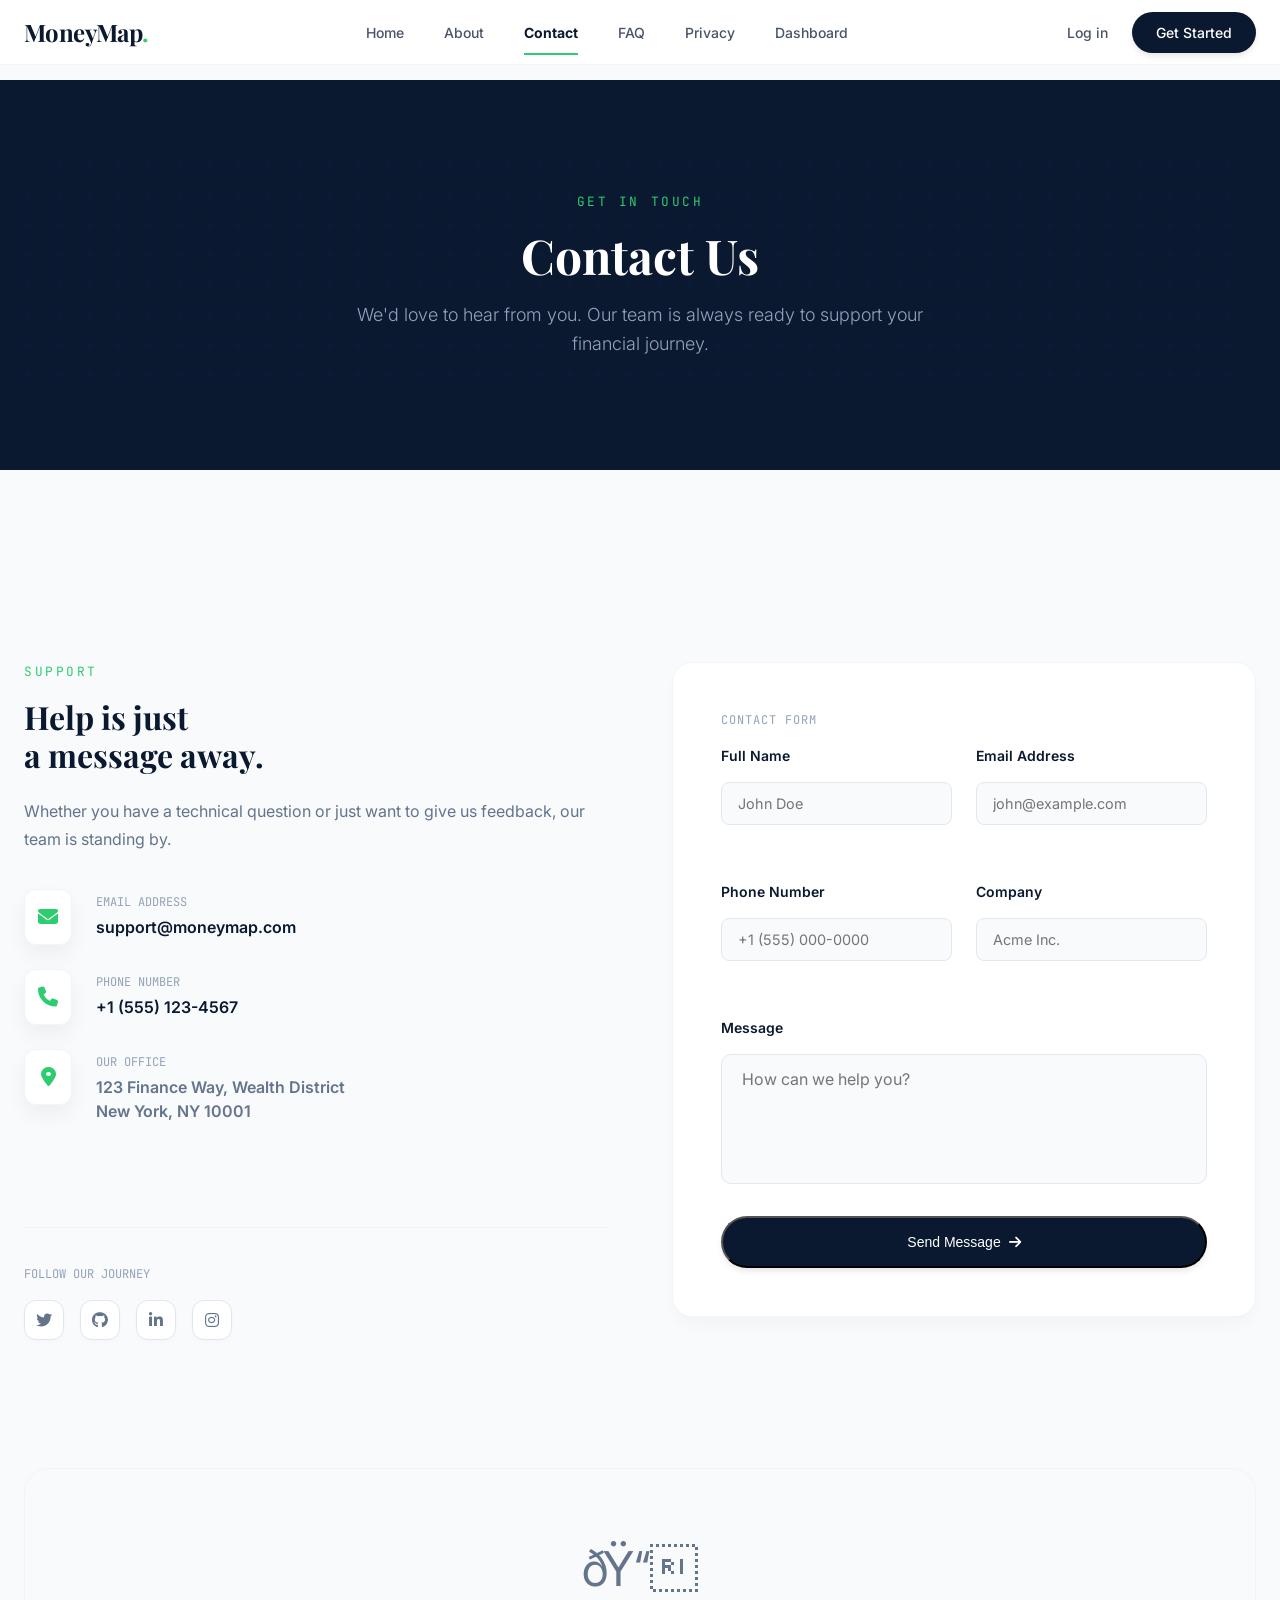
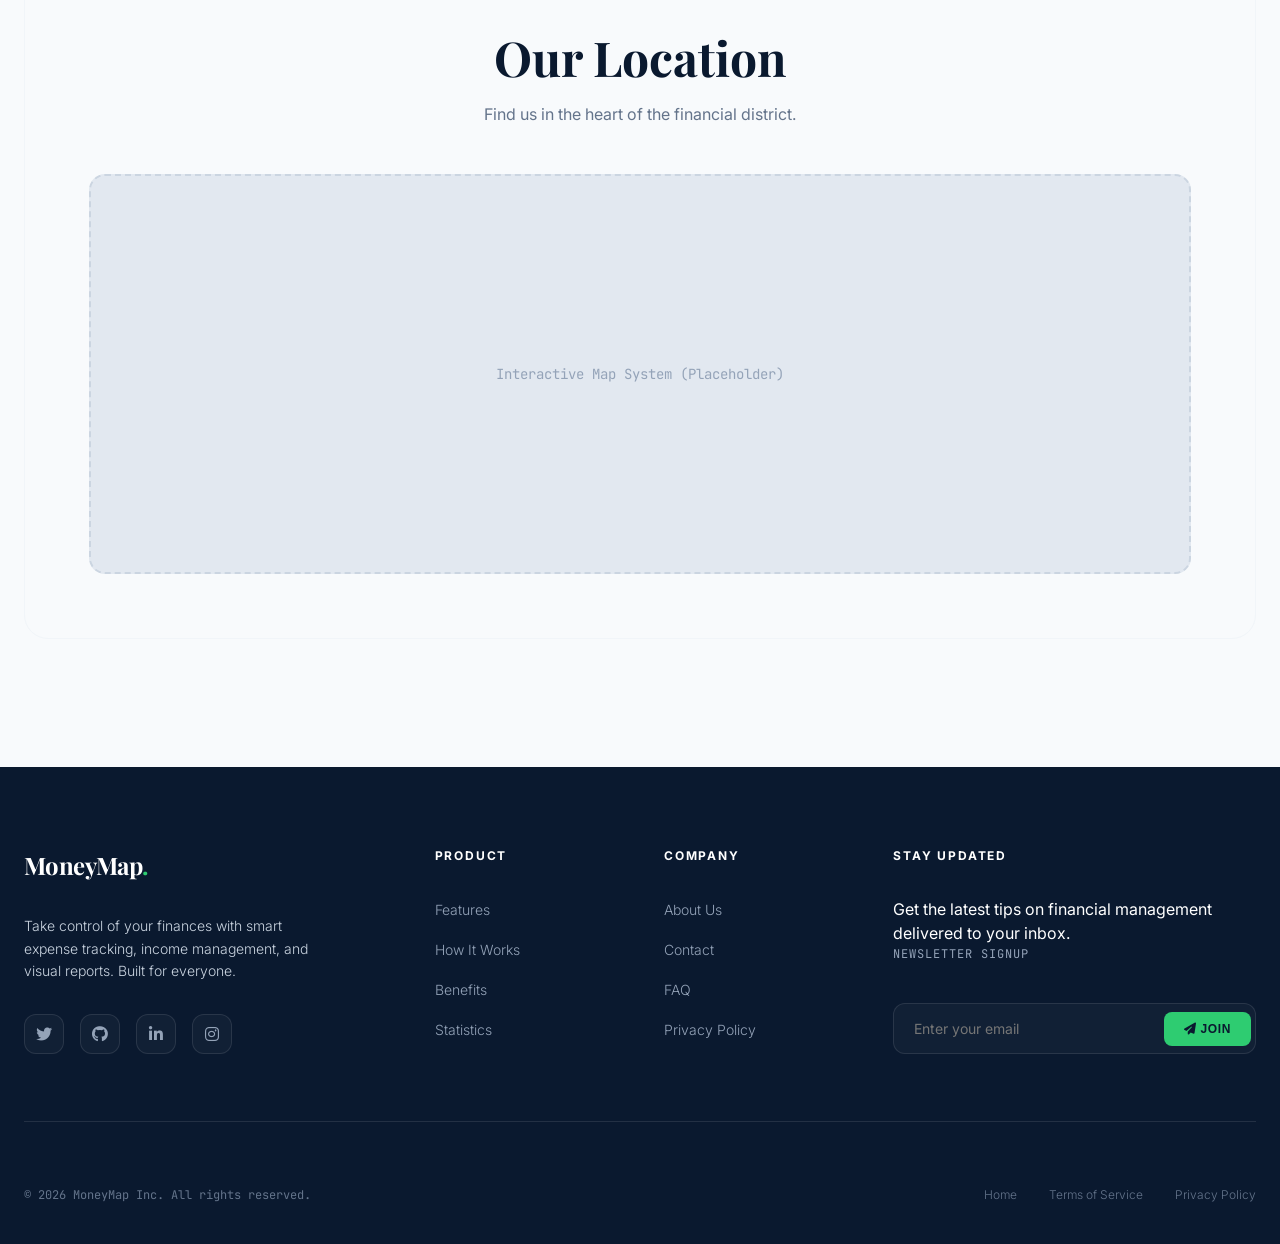
==== contact.html @ dcd3db9d "Reset repository with current project snapshot" ====
﻿<!DOCTYPE html>
<html lang="en">

<head>
    
    <meta name="viewport" content="width=device-width, initial-scale=1.0">
    
    <meta name="description" content="MoneyMap helps you track income, expenses, categories, and monthly summaries with a responsive personal finance dashboard.">
    <title>Contact Us | MoneyMap - Your Financial Concierge</title>
    <!-- Fonts -->
    <link rel="preconnect" href="https://fonts.googleapis.com">
    <link rel="preconnect" href="https://fonts.gstatic.com" crossorigin>
    <link
        href="https://fonts.googleapis.com/css2?family=Inter:wght@300;400;500;600;700&family=Playfair+Display:ital,wght@0,400;0,600;0,700;1,400&family=JetBrains+Mono:wght@400;500&display=swap"
        rel="stylesheet">
    <link rel="stylesheet" href="https://cdnjs.cloudflare.com/ajax/libs/font-awesome/6.4.0/css/all.min.css">

    <!-- CSS -->
    <link rel="stylesheet" href="css/style.css">
</head>

<body class="bg-slate-wash">
    <!-- Header -->
    <header class="header" id="header">
        <div class="container header-inner">
            <a href="index.html" class="logo">MoneyMap<span>.</span></a>

                        <nav class="nav-desktop" id="nav-desktop">
                <a href="index.html" class="nav-link">Home</a>
                <a href="about.html" class="nav-link">About</a>
                <a href="contact.html" class="nav-link">Contact</a>
                <a href="faq.html" class="nav-link">FAQ</a>
                <a href="privacy.html" class="nav-link">Privacy</a>
                <a href="app/dashboard.html" class="nav-link">Dashboard</a>
            </nav>

            <div class="header-actions">
                <a href="login.html" class="btn-login" id="btn-login">Log in</a>
                <a href="login.html" class="btn-primary" id="btn-get-started">Get Started</a>

                <button class="nav-toggle" aria-label="Toggle Navigation" id="mobile-toggle">
                    <div class="toggle-bar"></div>
                    <div class="toggle-bar"></div>
                    <div class="toggle-bar"></div>
                </button>
            </div>
        </div>

        <!-- Mobile Nav -->
                <nav class="nav-mobile" id="nav-mobile">
            <a href="index.html" class="nav-link">Home</a>
            <a href="about.html" class="nav-link">About</a>
            <a href="contact.html" class="nav-link">Contact</a>
            <a href="faq.html" class="nav-link">FAQ</a>
            <a href="privacy.html" class="nav-link">Privacy</a>
            <a href="app/dashboard.html" class="nav-link">Dashboard</a>
        </nav>
    </header>

    <main>
        <!-- Page hero (Dark statistics style) -->
        <section class="statistics" data-mm-style="mm-inline-0001">
            <div class="container reveal">
                <div class="section-header" data-mm-style="mm-inline-0002">
                    <span class="section-badge"
                        data-mm-style="mm-inline-0003">Get in Touch</span>
                    <h1 class="section-title" data-mm-style="mm-inline-0004">Contact Us</h1>
                    <p class="section-subtitle" data-mm-style="mm-inline-0005">We'd love to hear from
                        you. Our team is always ready to support your financial journey.</p>
                </div>
            </div>
        </section>

        <!-- Two-column section: Support Info & Contact Form -->
        <section class="contact-main-section" data-mm-style="mm-inline-0008">
            <div class="container reveal">
                <div class="contact-grid"
                    data-mm-style="mm-inline-0021">
                    <!-- Left: Support Info -->
                    <div class="contact-info">
                        <span class="section-badge">Support</span>
                        <h2 class="section-title" data-mm-style="mm-inline-0022">Help is just <br>a
                            message away.</h2>
                        <p data-mm-style="mm-inline-0023">Whether you have a
                            technical question or just want to give us feedback, our team is standing by.</p>

                        <div class="info-list" data-mm-style="mm-inline-0024">
                            <div class="info-item" data-mm-style="mm-inline-0025">
                                <div
                                    data-mm-style="mm-inline-0026">
                                    <i class="fa-solid fa-envelope"></i>
                                </div>
                                <div>
                                    <span
                                        data-mm-style="mm-inline-0027">Email
                                        Address</span>
                                    <a href="mailto:support@moneymap.com"
                                        data-mm-style="mm-inline-0028">support@moneymap.com</a>
                                </div>
                            </div>
                            <div class="info-item" data-mm-style="mm-inline-0025">
                                <div
                                    data-mm-style="mm-inline-0026">
                                    <i class="fa-solid fa-phone"></i>
                                </div>
                                <div>
                                    <span
                                        data-mm-style="mm-inline-0027">Phone
                                        Number</span>
                                    <a href="tel:+15551234567"
                                        data-mm-style="mm-inline-0028">+1 (555)
                                        123-4567</a>
                                </div>
                            </div>
                            <div class="info-item" data-mm-style="mm-inline-0025">
                                <div
                                    data-mm-style="mm-inline-0026">
                                    <i class="fa-solid fa-location-dot"></i>
                                </div>
                                <div>
                                    <span
                                        data-mm-style="mm-inline-0027">Our
                                        Office</span>
                                    <p data-mm-style="mm-inline-0029">123 Finance Way, Wealth
                                        District<br>New York, NY 10001</p>
                                </div>
                            </div>
                        </div>

                        <div data-mm-style="mm-inline-0030">
                            <span
                                data-mm-style="mm-inline-0031">Follow
                                our journey</span>
                            <div class="social-links" data-mm-style="mm-inline-0032">
                                <a href="https://twitter.com" class="social-link" data-mm-style="mm-inline-0033"><i class="fa-brands fa-twitter"></i></a>
                                <a href="https://github.com" class="social-link" data-mm-style="mm-inline-0033"><i class="fa-brands fa-github"></i></a>
                                <a href="https://www.linkedin.com" class="social-link" data-mm-style="mm-inline-0033"><i class="fa-brands fa-linkedin-in"></i></a>
                                <a href="https://www.instagram.com" class="social-link" data-mm-style="mm-inline-0033"><i class="fa-brands fa-instagram"></i></a>
                            </div>
                        </div>
                    </div>

                    <!-- Right: Contact Form -->
                    <div class="contact-form-wrap paper-card" data-mm-style="mm-inline-0034">
                        <form id="contact-form" class="contact-form">
                            <fieldset class="form-fieldset">
                                <legend class="form-legend">Contact Form</legend>
                            <div
                                data-mm-style="mm-inline-0035">
                                <div class="form-group">
                                    <label for="name"
                                        data-mm-style="mm-inline-0036">Full
                                        Name</label>
                                    <input type="text" id="name" name="name" placeholder="John Doe" required
                                        data-mm-style="mm-inline-0037" />
                                </div>
                                <div class="form-group">
                                    <label for="email"
                                        data-mm-style="mm-inline-0036">Email
                                        Address</label>
                                    <input type="email" id="email" name="email" placeholder="john@example.com"
                                        pattern="[a-z0-9._%+-]+@[a-z0-9.-]+\.[a-z]{2,}$" required
                                        data-mm-style="mm-inline-0037" />
                                </div>
                            </div>
                            <div
                                data-mm-style="mm-inline-0035">
                                <div class="form-group">
                                    <label for="phone"
                                        data-mm-style="mm-inline-0036">Phone
                                        Number</label>
                                    <input type="tel" id="phone" name="phone" placeholder="+1 (555) 000-0000"
                                        data-mm-style="mm-inline-0037" />
                                </div>
                                <div class="form-group">
                                    <label for="company"
                                        data-mm-style="mm-inline-0036">Company</label>
                                    <input type="text" id="company" name="company" placeholder="Acme Inc."
                                        data-mm-style="mm-inline-0037" />
                                </div>
                            </div>
                            <div class="form-group" data-mm-style="mm-inline-0038">
                                <label for="message"
                                    data-mm-style="mm-inline-0036">Message</label>
                                <textarea id="message" name="message" rows="5" placeholder="How can we help you?"
                                    required
                                    data-mm-style="mm-inline-0039"></textarea>
                            </div>
                            <button type="submit" class="btn-primary"
                                data-mm-style="mm-inline-0040">
                                Send Message <i class="fa-solid fa-arrow-right" data-mm-style="mm-inline-0041"></i>
                            </button>
                            </fieldset>
                        </form>
                    </div>
                </div>
            </div>
        </section>

        <!-- Map section: grey placeholder -->
        <section class="reveal" data-mm-style="mm-inline-0042">
            <div class="container">
                <div
                    data-mm-style="mm-inline-0043">
                    <div data-mm-style="mm-inline-0044">ðŸ“</div>
                    <h2 class="section-title" data-mm-style="mm-inline-0045">Our Location</h2>
                    <p data-mm-style="mm-inline-0046">Find us in the heart of the financial
                        district.</p>
                    <div
                        data-mm-style="mm-inline-0047">
                        Interactive Map System (Placeholder)
                    </div>
                </div>
            </div>
        </section>
    </main>

    <!-- Footer -->
    <footer class="footer" id="footer">
        <div class="container">
            <div class="footer-top">
                <!-- Brand -->
                <div class="footer-brand">
                    <a href="index.html" class="logo footer-logo">MoneyMap<span>.</span></a>
                    <p>Take control of your finances with smart expense tracking, income management, and visual reports.
                        Built for everyone.</p>
                    <div class="social-links">
                        <a href="https://twitter.com" class="social-link" aria-label="Twitter"><i class="fa-brands fa-twitter"></i></a>
                        <a href="https://github.com" class="social-link" aria-label="GitHub"><i class="fa-brands fa-github"></i></a>
                        <a href="https://www.linkedin.com" class="social-link" aria-label="LinkedIn"><i
                                class="fa-brands fa-linkedin-in"></i></a>
                        <a href="https://www.instagram.com" class="social-link" aria-label="Instagram"><i
                                class="fa-brands fa-instagram"></i></a>
                    </div>
                </div>

                <!-- Product -->
                <div class="footer-col">
                    <h4>Product</h4>
                    <ul class="footer-links">
                        <li><a href="about.html">Features</a></li>
                        <li><a href="faq.html">How It Works</a></li>
                        <li><a href="contact.html">Benefits</a></li>
                        <li><a href="index.html#statistics">Statistics</a></li>
                    </ul>
                </div>

                <!-- Company -->
                <div class="footer-col">
                    <h4>Company</h4>
                    <ul class="footer-links">
                        <li><a href="about.html">About Us</a></li>
                        <li><a href="contact.html">Contact</a></li>
                        <li><a href="faq.html">FAQ</a></li>
                        <li><a href="privacy.html">Privacy Policy</a></li>
                    </ul>
                </div>

                <!-- Newsletter -->
                <div class="footer-newsletter">
                    <h4>Stay Updated</h4>
                    <p>Get the latest tips on financial management delivered to your inbox.</p>
                    <form class="newsletter-form" id="newsletter-form">
                        <fieldset class="form-fieldset">
                            <legend class="form-legend">Newsletter Signup</legend>
                        <div class="input-group">
                            <input type="email" placeholder="Enter your email" class="newsletter-input"
                                id="newsletter-email" required>
                            <button type="submit" class="btn-newsletter" id="btn-newsletter">
                                <i class="fa-solid fa-paper-plane"></i> Join
                            </button>
                        </div>
                        </fieldset>
                    </form>
                </div>
            </div>

            <div class="footer-bottom">
                <p class="copyright">&copy; 2026 MoneyMap Inc. All rights reserved.</p>
                <div class="footer-bottom-links">
                    <a href="index.html">Home</a>
                    <a href="privacy.html">Terms of Service</a>
                    <a href="privacy.html">Privacy Policy</a>
                </div>
            </div>
        </div>
    </footer>

    <!-- Scripts -->
    <script src="js/script.js"></script>
</body>

</html>
---- css/style.css ----
/* MoneyMap Design System & Style */
:root {
    /* Colors */
    --money-green: #2ECC71;
    --money-orange: #E67E22;
    --navy: #0A192F;
    --slate-wash: #F8FAFC;
    --royal-blue: #3B82F6;
    --blue-600: #3B82F6;
    --emerald-400: #34d399;
    --emerald-500: #10b981;
    --emerald-600: #059669;
    --slate-50: #f8fafc;
    --slate-100: #f1f5f9;
    --slate-200: #e2e8f0;
    --slate-300: #cbd5e1;
    --slate-400: #94a3b8;
    --slate-500: #64748b;
    --slate-600: #475569;
    --slate-700: #334155;
    --slate-800: #1e293b;
    --slate-900: #0f172a;
    --navy-opaque: rgba(10, 25, 47, 0.9);
    --navy-glass: rgba(10, 25, 47, 0.7);

    /* Primary & Secondary Identity (Phase 12) */
    --primary: var(--navy);
    --secondary: var(--money-green);
    --accent: var(--royal-blue);
    --danger: #FF4757;

    /* Fonts */
    --font-sans: 'Inter', system-ui, -apple-system, sans-serif;
    --font-serif: 'Playfair Display', serif;
    --font-display: 'Playfair Display', serif;
    --font-mono: 'JetBrains Mono', monospace;

    /* Transitions */
    --transition-base: all 0.25s ease;
    --transition-slow: all 0.5s ease;

    /* Semantic Theme Variables (Default Light) */
    --body-bg: var(--slate-wash);
    --card-bg: #ffffff;
    --text-primary: var(--navy);
    --text-secondary: var(--slate-500);
    --border-subtle: var(--slate-100);
    --card-shadow: 0 10px 15px -3px rgba(10, 25, 47, 0.03);
}

.dark-theme {
    --body-bg: #0f172a;
    /* slate-900 */
    --card-bg: #1e293b;
    /* slate-800 */
    --text-primary: #f1f5f9;
    /* slate-100 */
    --text-secondary: #94a3b8;
    /* slate-400 */
    --border-subtle: #334155;
    /* slate-700 */
    --card-shadow: 0 20px 25px -5px rgba(0, 0, 0, 0.3);

    /* Override core brand colors if needed for legibility */
    --navy: #f1f5f9;
    --slate-wash: #0f172a;
    --slate-700: #cbd5e1;
    --slate-600: #94a3b8;
    --slate-500: #94a3b8;
}

/* Global Utilities & Microinteractions */
.paper-card {
    background: var(--card-bg);
    border: 1px solid var(--border-subtle);
    border-radius: 20px;
    box-shadow: var(--card-shadow);
    transition: all 0.4s cubic-bezier(0.175, 0.885, 0.32, 1.275);
    position: relative;
    overflow: hidden;
}

.paper-card:hover {
    transform: translateY(-8px) scale(1.01);
    box-shadow:
        0 20px 25px -5px rgba(10, 25, 47, 0.1),
        0 10px 10px -5px rgba(10, 25, 47, 0.04),
        0 0 0 1px rgba(37, 99, 235, 0.1);
    /* Subtle blue glow on hover */
    border-color: rgba(37, 99, 235, 0.1);
}

/* Remove flat colored toppers */
.paper-card::before {
    display: none !important;
}

/* Scroll Reveal Base */
.reveal {
    opacity: 0;
    transform: translateY(30px);
    transition: opacity 0.8s ease-out, transform 0.8s ease-out;
}

.reveal.active {
    opacity: 1;
    transform: translateY(0);
}

.reveal-delayed {
    opacity: 0;
    transform: translateY(30px);
    transition: opacity 0.8s ease-out 0.2s, transform 0.8s ease-out 0.2s;
}

.reveal-delayed.active {
    opacity: 1;
    transform: translateY(0);
}

/* Image Hover Zoom */
.hover-zoom {
    overflow: hidden;
}

.hover-zoom img {
    transition: transform 0.6s ease;
}

.hover-zoom:hover img {
    transform: scale(1.05);
}

/* Reset & Base */
*,
*::after,
*::before {
    box-sizing: border-box;
    margin: 0;
    padding: 0;
}

html {
    scroll-behavior: smooth;
    font-size: 16px;
}

body {
    font-family: var(--font-sans);
    background-color: var(--body-bg);
    color: var(--text-secondary);
    line-height: 1.5;
    -webkit-font-smoothing: antialiased;
    transition: background-color 0.4s ease, color 0.4s ease;
}

/* Layout Containers */
.container {
    width: 100%;
    max-width: 1280px;
    margin: 0 auto;
    padding: 0 1.5rem;
}

/* Header & Navigation */
.header {
    position: fixed;
    top: 0;
    left: 0;
    right: 0;
    z-index: 50;
    background: rgba(255, 255, 255, 0.9);
    backdrop-filter: blur(12px);
    border-bottom: 1px solid var(--slate-100);
    transition: var(--transition-base);
}

.header-inner {
    height: 64px;
    display: flex;
    justify-content: space-between;
    align-items: center;
}

.logo {
    font-family: var(--font-serif);
    font-size: 1.5rem;
    font-weight: 700;
    color: var(--navy);
    letter-spacing: -0.025em;
    text-decoration: none;
}

.logo span {
    color: var(--money-green);
}

.nav-desktop {
    display: none;
    gap: 2.5rem;
}

@media (min-width: 768px) {
    .nav-desktop {
        display: flex;
    }
}

.nav-link {
    font-size: 0.875rem;
    font-weight: 500;
    color: var(--slate-600);
    text-decoration: none;
    transition: var(--transition-base);
    position: relative;
    padding: 0.5rem 0;
}

.nav-link:hover {
    color: var(--navy);
}

.nav-link::after {
    content: '';
    position: absolute;
    bottom: -4px;
    left: 0;
    width: 0;
    height: 2px;
    background: var(--money-green);
    transition: var(--transition-base);
}

.nav-link:hover::after,
.nav-link.active::after {
    width: 100%;
}

.header-actions {
    display: flex;
    align-items: center;
    gap: 1.5rem;
}

.btn-login {
    display: none;
    font-size: 0.875rem;
    font-weight: 500;
    color: var(--slate-600);
    text-decoration: none;
}

@media (min-width: 640px) {
    .btn-login {
        display: inline-block;
    }
}

.btn-primary {
    display: inline-flex;
    align-items: center;
    justify-content: center;
    padding: 0.625rem 1.5rem;
    font-size: 0.875rem;
    font-weight: 500;
    color: #fff;
    background: var(--navy);
    border-radius: 9999px;
    text-decoration: none;
    box-shadow: 0 4px 6px -1px rgba(0, 0, 0, 0.1);
    transition: var(--transition-base);
}

.btn-primary:hover {
    background: var(--slate-800);
    transform: translateY(-2px);
    box-shadow: 0 10px 20px -5px rgba(0, 0, 0, 0.15);
}

.btn-outline {
    display: inline-flex;
    align-items: center;
    justify-content: center;
    padding: 0.625rem 1.5rem;
    font-size: 0.875rem;
    font-weight: 500;
    color: var(--slate-700);
    background: transparent;
    border: 1px solid var(--slate-200);

    @media print {

        .report-page .dashboard-sidebar,
        .report-page .dashboard-top-tabs,
        .report-page .btn-primary,
        .report-page .no-print {
            display: none !important;
        }

        .report-page .dashboard-main {
            margin: 0 !important;
            padding: 0 !important;
        }

        .report-page .paper-card {
            box-shadow: none !important;
            border: 1px solid #eee !important;
        }
    }

    border-radius: 9999px;
    text-decoration: none;
    transition: var(--transition-base);
}

.btn-outline:hover {
    background: var(--slate-50);
    border-color: var(--slate-300);
    transform: translateY(-2px);
    box-shadow: 0 4px 12px rgba(0, 0, 0, 0.05);
}

/* Nav Dropdown */
.nav-dropdown {
    position: relative;
}

.dropdown-trigger {
    display: inline-flex;
    align-items: center;
    gap: 0.35rem;
    cursor: pointer;
}

.dropdown-arrow {
    font-size: 0.6rem;
    transition: transform 0.3s ease;
}

.nav-dropdown:hover .dropdown-arrow {
    transform: rotate(180deg);
}

.dropdown-menu {
    position: absolute;
    top: calc(100% + 0.75rem);
    left: 50%;
    transform: translateX(-50%) translateY(8px);
    background: #fff;
    border: 1px solid var(--slate-100);
    border-radius: 12px;
    padding: 0.5rem;
    min-width: 180px;
    box-shadow: 0 20px 40px rgba(0, 0, 0, 0.08);
    opacity: 0;
    visibility: hidden;
    transition: all 0.25s ease;
    z-index: 100;
}

.nav-dropdown:hover .dropdown-menu {
    opacity: 1;
    visibility: visible;
    transform: translateX(-50%) translateY(0);
}

.dropdown-item {
    display: block;
    padding: 0.625rem 1rem;
    font-size: 0.875rem;
    color: var(--slate-600);
    text-decoration: none;
    border-radius: 8px;
    transition: var(--transition-base);
}

.dropdown-item:hover {
    background: var(--slate-50);
    color: var(--navy);
}

/* Hero Section */
.hero {
    position: relative;
    padding: 8rem 0 5rem 0;
    background: #fff;
    overflow: hidden;
}

.hero-badge {
    display: inline-flex;
    align-items: center;
    gap: 0.5rem;
    padding: 0.375rem 1rem;
    background: var(--slate-50);
    border: 1px solid var(--slate-100);
    border-radius: 9999px;
    font-size: 0.75rem;
    font-weight: 500;
    text-transform: uppercase;
    letter-spacing: 0.05em;
    margin-bottom: 2rem;
}

.hero-dot {
    width: 6px;
    height: 6px;
    background: var(--money-green);
    border-radius: 50%;
    animation: pulse 2s infinite;
}

.hero-grid {
    display: grid;
    grid-template-columns: 1fr;
    gap: 3rem;
    align-items: center;
}

@media (min-width: 1024px) {
    .hero-grid {
        grid-template-columns: 1fr 1fr;
        gap: 4rem;
    }
}

.hero-content {
    text-align: left;
}

.hero-title {
    font-family: var(--font-serif);
    font-size: clamp(2.5rem, 6vw, 4.5rem);
    font-weight: 700;
    color: var(--navy);
    line-height: 1.1;
    margin-bottom: 1.5rem;
    letter-spacing: -0.02em;
}

.hero-title span.italic {
    font-style: italic;
    color: var(--money-green);
}

.hero-desc {
    max-width: 32rem;
    margin-bottom: 2.5rem;
    font-size: 1.125rem;
    color: var(--slate-500);
    font-weight: 300;
    line-height: 1.7;
}

.hero-actions {
    display: flex;
    flex-wrap: wrap;
    gap: 1rem;
    margin-bottom: 2.5rem;
}

.btn-hero-primary {
    display: inline-flex;
    align-items: center;
    gap: 0.5rem;
    padding: 1rem 2rem;
    background: var(--money-green);
    color: #fff;
    border-radius: 9999px;
    font-weight: 600;
    text-decoration: none;
    box-shadow: 0 10px 25px -5px rgba(46, 204, 113, 0.3);
    transition: var(--transition-base);
}

.btn-hero-primary:hover {
    background: var(--emerald-500);
    transform: translateY(-2px);
    box-shadow: 0 20px 35px -5px rgba(46, 204, 113, 0.4);
}

.btn-hero-outline {
    display: inline-flex;
    align-items: center;
    gap: 0.5rem;
    padding: 1rem 2rem;
    background: transparent;
    border: 2px solid var(--slate-200);
    color: var(--navy);
    border-radius: 9999px;
    font-weight: 600;
    text-decoration: none;
    transition: var(--transition-base);
}

.btn-hero-outline:hover {
    background: var(--slate-50);
    border-color: var(--navy);
    transform: translateY(-2px);
}

/* Hero Trust */
.hero-trust {
    display: flex;
    align-items: center;
    gap: 1rem;
}

.trust-avatars {
    display: flex;
}

.trust-avatar {
    width: 36px;
    height: 36px;
    border-radius: 50%;
    object-fit: cover;
    border: 2px solid #fff;
    margin-left: -10px;
    box-shadow: 0 2px 8px rgba(0, 0, 0, 0.1);
}

.trust-avatar:first-child {
    margin-left: 0;
}

.trust-text {
    font-size: 0.875rem;
    color: var(--slate-500);
}

/* Hero Image */
.hero-image-wrap {
    position: relative;
}

.hero-image {
    width: 100%;
    height: auto;
    border-radius: 20px;
    box-shadow: 0 30px 60px rgba(0, 0, 0, 0.12);
    object-fit: cover;
}

.hero-float-card {
    position: absolute;
    background: #fff;
    padding: 1rem 1.25rem;
    border-radius: 16px;
    box-shadow: 0 15px 40px rgba(0, 0, 0, 0.12);
    display: flex;
    align-items: center;
    gap: 0.75rem;
    border: 1px solid var(--slate-100);
    z-index: 10;
}

.hero-float-card.float-card-1 {
    top: 10%;
    left: -8%;
    animation: float1 5s ease-in-out infinite;
}

.hero-float-card.float-card-2 {
    bottom: 10%;
    right: -5%;
    animation: float2 6s ease-in-out infinite;
}

.card-icon {
    width: 42px;
    height: 42px;
    border-radius: 12px;
    display: flex;
    align-items: center;
    justify-content: center;
    font-size: 1rem;
}

.card-icon.green {
    background: rgba(46, 204, 113, 0.12);
    color: var(--money-green);
}

.card-icon.blue {
    background: rgba(59, 130, 246, 0.12);
    color: var(--royal-blue);
}

.card-info {
    display: flex;
    flex-direction: column;
    gap: 2px;
}

.card-info .label {
    font-size: 0.75rem;
    color: var(--slate-400);
    text-transform: uppercase;
    letter-spacing: 0.03em;
}

.card-info .value {
    font-size: 1.1rem;
    font-weight: 700;
    font-family: var(--font-mono);
    color: var(--navy);
}

@media (max-width: 1024px) {
    .hero-float-card {
        display: none;
    }
}

/* Animations */
@keyframes float1 {

    0%,
    100% {
        transform: translateY(0) translateX(0);
    }

    50% {
        transform: translateY(-20px) translateX(10px);
    }
}

@keyframes float2 {

    0%,
    100% {
        transform: translateY(0) scale(1);
    }

    50% {
        transform: translateY(15px) scale(1.02);
    }
}

@keyframes pulse {
    0% {
        opacity: 1;
    }

    50% {
        opacity: 0.3;
    }

    100% {
        opacity: 1;
    }
}

/* Section Utilities */
.section-header {
    text-align: center;
    margin-bottom: 4rem;
    position: relative;
    padding: 2rem;
    background-image: url("data:image/svg+xml,%3Csvg width='60' height='60' viewBox='0 0 60 60' xmlns='http://www.w3.org/2000/svg'%3E%3Cg fill='none' fill-rule='evenodd'%3E%3Cg fill='%232563eb' fill-opacity='0.03'%3E%3Cpath d='M36 34v-4h-2v4h-4v2h4v4h2v-4h4v-2h-4zm0-30V0h-2v4h-4v2h4v4h2v-4h4V4h-4zM6 34v-4H4v4H0v2h4v4h2v-4h4v-2H6zM6 4V0H4v4H0v2h4v4h2v-4h4V4H6z'/%3E%3C/g%3E%3C/g%3E%3C/svg%3E");
    border-radius: 24px;
}

.section-header.left-aligned {
    text-align: left;
}

.section-badge {
    display: block;
    color: var(--money-green);
    font-family: var(--font-mono);
    font-size: 0.8rem;
    text-transform: uppercase;
    letter-spacing: 0.2em;
    margin-bottom: 1rem;
}

.section-title {
    font-family: var(--font-serif);
    font-size: clamp(2rem, 5vw, 3rem);
    color: var(--navy);
    line-height: 1.2;
    margin-bottom: 1rem;
}

.section-subtitle {
    font-size: 1.125rem;
    color: var(--slate-500);
    font-weight: 300;
    max-width: 36rem;
    margin: 0 auto;
    line-height: 1.6;
}

.section-header.left-aligned .section-subtitle {
    margin: 0;
}

/* ============================================ */
/* Features Section v2 (Image Cards)            */
/* ============================================ */
.features {
    padding: 6rem 0;
    background: var(--slate-wash);
}

.features-grid {
    display: grid;
    grid-template-columns: 1fr;
    gap: 2rem;
}

@media (min-width: 640px) {
    .features-grid {
        grid-template-columns: repeat(2, 1fr);
    }
}

.feature-card-v2 {
    background: #fff;
    border-radius: 16px;
    overflow: hidden;
    border: 1px solid var(--slate-100);
    box-shadow: 0 4px 6px rgba(0, 0, 0, 0.02);
    transition: var(--transition-slow);
}

.feature-card-v2:hover {
    transform: translateY(-6px);
    box-shadow: 0 20px 40px rgba(0, 0, 0, 0.08);
}

.feature-card-image {
    position: relative;
    height: 200px;
    overflow: hidden;
}

.feature-card-image img {
    width: 100%;
    height: 100%;
    object-fit: cover;
    transition: transform 0.6s ease;
}

.feature-card-v2:hover .feature-card-image img {
    transform: scale(1.05);
}

.feature-card-overlay {
    position: absolute;
    inset: 0;
    background: linear-gradient(to bottom, transparent 60%, rgba(10, 25, 47, 0.05));
}

.feature-card-body {
    padding: 2rem;
}

.feature-icon-wrap {
    width: 3rem;
    height: 3rem;
    background: var(--slate-50);
    border-radius: 12px;
    display: flex;
    align-items: center;
    justify-content: center;
    margin-bottom: 1.25rem;
    transition: var(--transition-base);
}

.feature-card-v2:hover .feature-icon-wrap {
    background: var(--navy);
}

.feature-icon-wrap i {
    color: var(--navy);
    font-size: 1.25rem;
    transition: var(--transition-base);
}

.feature-card-v2:hover .feature-icon-wrap i {
    color: #fff;
}

.feature-card-body h3 {
    font-family: var(--font-serif);
    font-size: 1.25rem;
    color: var(--navy);
    margin-bottom: 0.75rem;
}

.feature-card-body p {
    font-size: 0.9rem;
    color: var(--slate-500);
    line-height: 1.7;
}

/* ============================================ */
/* How It Works (Side-by-side Layout)           */
/* ============================================ */
.how {
    padding: 6rem 0;
    background: #fff;
}

.how-layout {
    display: grid;
    grid-template-columns: 1fr;
    gap: 3rem;
    align-items: center;
}

@media (min-width: 768px) {
    .how-layout {
        grid-template-columns: 1fr 1fr;
        gap: 5rem;
    }
}

.how-image-side {
    position: relative;
}

.how-main-image {
    width: 100%;
    height: auto;
    border-radius: 20px;
    object-fit: cover;
    box-shadow: 0 20px 50px rgba(0, 0, 0, 0.1);
}

.steps-list {
    display: flex;
    flex-direction: column;
    gap: 2rem;
    margin-top: 2rem;
}

.step-item {
    display: flex;
    align-items: flex-start;
    gap: 1.25rem;
    padding: 1.5rem;
    border-radius: 16px;
    border: 1px solid transparent;
    transition: var(--transition-base);
}

.step-item:hover {
    background: var(--slate-50);
    border-color: var(--slate-100);
}

.step-num {
    min-width: 3rem;
    height: 3rem;
    background: var(--slate-50);
    border: 1px solid var(--slate-200);
    border-radius: 50%;
    display: flex;
    align-items: center;
    justify-content: center;
    font-family: var(--font-serif);
    font-size: 1.25rem;
    font-style: italic;
    color: var(--navy);
    transition: var(--transition-base);
}

.step-item:hover .step-num {
    background: var(--money-green);
    border-color: var(--money-green);
    color: #fff;
    box-shadow: 0 8px 20px rgba(46, 204, 113, 0.25);
}

.step-content h3 {
    font-size: 1.1rem;
    font-weight: 600;
    color: var(--navy);
    margin-bottom: 0.4rem;
}

.step-content p {
    font-size: 0.9rem;
    color: var(--slate-500);
    line-height: 1.6;
}

/* ============================================ */
/* Benefits Section                             */
/* ============================================ */
.benefits {
    padding: 6rem 0;
    background: var(--slate-wash);
}

.benefits-grid {
    display: grid;
    grid-template-columns: 1fr;
    gap: 2rem;
}

@media (min-width: 640px) {
    .benefits-grid {
        grid-template-columns: repeat(2, 1fr);
    }
}

.benefit-card {
    background: #fff;
    border-radius: 16px;
    overflow: hidden;
    border: 1px solid var(--slate-100);
    transition: var(--transition-slow);
}

.benefit-card:hover {
    transform: translateY(-6px);
    box-shadow: 0 20px 40px rgba(0, 0, 0, 0.08);
}

.benefit-image-wrap {
    height: 180px;
    overflow: hidden;
}

.benefit-image-wrap img {
    width: 100%;
    height: 100%;
    object-fit: cover;
    transition: transform 0.6s ease;
}

.benefit-card:hover .benefit-image-wrap img {
    transform: scale(1.05);
}

.benefit-body {
    padding: 2rem;
}

.benefit-icon {
    width: 2.75rem;
    height: 2.75rem;
    background: rgba(46, 204, 113, 0.1);
    border-radius: 12px;
    display: flex;
    align-items: center;
    justify-content: center;
    color: var(--money-green);
    font-size: 1.1rem;
    margin-bottom: 1rem;
    transition: var(--transition-base);
}

.benefit-card:hover .benefit-icon {
    background: var(--money-green);
    color: #fff;
}

.benefit-body h3 {
    font-family: var(--font-serif);
    font-size: 1.15rem;
    color: var(--navy);
    margin-bottom: 0.5rem;
}

.benefit-body p {
    font-size: 0.875rem;
    color: var(--slate-500);
    line-height: 1.7;
}

/* ============================================ */
/* Statistics Section                           */
/* ============================================ */
.statistics {
    position: relative;
    padding: 6rem 0;
    background: var(--navy);
    overflow: hidden;
}

.stats-bg-overlay {
    position: absolute;
    inset: 0;
    background: url('../assets/stats-bg.jpg') center/cover no-repeat;
    opacity: 0.08;
}

.section-header.light {
    position: relative;
    z-index: 1;
}

.section-badge.light {
    color: var(--emerald-400);
}

.section-title.light {
    color: #fff;
}

.stats-grid {
    display: grid;
    grid-template-columns: 1fr 1fr;
    gap: 2rem;
    position: relative;
    z-index: 1;
}

@media (min-width: 768px) {
    .stats-grid {
        grid-template-columns: repeat(4, 1fr);
    }
}

.stat-card {
    text-align: center;
    padding: 2rem 1rem;
    border-radius: 16px;
    background: rgba(255, 255, 255, 0.05);
    border: 1px solid rgba(255, 255, 255, 0.08);
    transition: var(--transition-base);
}

.stat-card:hover {
    background: rgba(255, 255, 255, 0.1);
    transform: translateY(-4px);
}

.stat-icon {
    font-size: 1.75rem;
    color: var(--money-green);
    margin-bottom: 1rem;
}

.stat-number {
    font-family: var(--font-mono);
    font-size: clamp(2rem, 4vw, 2.75rem);
    font-weight: 700;
    color: #fff;
    margin-bottom: 0.5rem;
}

.stat-label {
    font-size: 0.8rem;
    color: var(--slate-400);
    text-transform: uppercase;
    letter-spacing: 0.08em;
}


/* Testimonials */
.testimonials {
    padding: 6rem 0;
    background: var(--slate-wash);
    overflow: hidden;
}

.testimonials-carousel {
    max-width: 900px;
    margin: 0 auto;
}

.testimonials-track {
    display: flex;
    gap: 2rem;
    transition: transform 0.6s cubic-bezier(0.23, 1, 0.32, 1);
    will-change: transform;
}

.testimonial-card {
    flex: 0 0 100%;
    background: #fff;
    border: 1px solid var(--slate-100);
    border-radius: 20px;
    padding: 2.5rem;
    display: flex;
    flex-direction: column;
    box-shadow: 0 4px 6px rgba(0, 0, 0, 0.02);
}

@media (min-width: 768px) {
    .testimonials-track {
        flex-wrap: nowrap;
    }

    .testimonial-card {
        flex: 0 0 calc(50% - 1rem);
    }
}

.testimonial-card.dark-card {
    background: var(--navy);
    border-color: rgba(255, 255, 255, 0.1);
}

.testimonial-top {
    display: flex;
    justify-content: space-between;
    align-items: center;
    margin-bottom: 1.5rem;
}

.testimonial-stars {
    display: flex;
    gap: 0.25rem;
    color: #fbbf24;
    font-size: 0.875rem;
}

.testimonial-tag {
    font-size: 0.7rem;
    font-weight: 700;
    color: var(--money-green);
    text-transform: uppercase;
    letter-spacing: 0.1em;
    background: rgba(46, 204, 113, 0.08);
    padding: 0.25rem 0.75rem;
    border-radius: 9999px;
}

.dark-card .testimonial-tag {
    background: rgba(46, 204, 113, 0.15);
}

.testimonial-quote {
    font-family: var(--font-serif);
    font-size: 1.1rem;
    font-style: italic;
    color: var(--navy);
    line-height: 1.7;
    margin-bottom: 2rem;
    flex: 1;
}

.dark-card .testimonial-quote {
    color: #fff;
}

.testimonial-user {
    display: flex;
    align-items: center;
    gap: 1rem;
    margin-top: auto;
}

.user-img {
    width: 3rem;
    height: 3rem;
    border-radius: 50%;
    object-fit: cover;
}

.dark-card .user-img {
    box-shadow: 0 0 0 2px rgba(255, 255, 255, 0.2);
}

.user-name {
    font-size: 0.9rem;
    font-weight: 600;
    color: var(--navy);
}

.dark-card .user-name {
    color: #fff;
}

.user-role {
    font-size: 0.75rem;
    color: var(--slate-400);
    text-transform: uppercase;
    letter-spacing: 0.05em;
}

/* Testimonial Controls */
.testimonials-controls {
    display: flex;
    align-items: center;
    justify-content: center;
    gap: 1.5rem;
    margin-top: 2.5rem;
}

.btn-arrow {
    width: 3rem;
    height: 3rem;
    border-radius: 50%;
    display: flex;
    align-items: center;
    justify-content: center;
    cursor: pointer;
    transition: var(--transition-base);
}

.btn-arrow-prev {
    border: 1px solid var(--slate-200);
    background: #fff;
    color: var(--navy);
}

.btn-arrow-prev:hover {
    background: var(--slate-50);
    transform: translateX(-2px);
}

.btn-arrow-next {
    background: var(--navy);
    color: #fff;
    border: none;
    box-shadow: 0 5px 15px rgba(10, 25, 47, 0.2);
}

.btn-arrow-next:hover {
    transform: translateX(2px);
}

.testimonial-dots {
    display: flex;
    gap: 0.5rem;
}

.testimonial-dots .dot {
    width: 10px;
    height: 10px;
    border-radius: 50%;
    background: var(--slate-200);
    cursor: pointer;
    transition: var(--transition-base);
}

.testimonial-dots .dot.active {
    background: var(--money-green);
    transform: scale(1.2);
}

.glass-header {
    height: 50px;
    background: var(--slate-wash);
    display: flex;
    align-items: center;
    padding: 0 1.5rem;
    gap: 0.5rem;
    border-bottom: 1px solid var(--slate-200);
}

.glass-dots span {
    display: inline-block;
    width: 10px;
    height: 10px;
    border-radius: 50%;
}

.glass-dots span:nth-child(1) {
    background: #FF5F56;
}

.glass-dots span:nth-child(2) {
    background: #FFBD2E;
}

.glass-dots span:nth-child(3) {
    background: #27C93F;
}

.glass-body {
    display: flex;
    height: calc(100% - 50px);
}

.glass-sidebar {
    width: 60px;
    background: var(--slate-50);
    border-right: 1px solid var(--slate-200);
}

.glass-content-mock {
    flex: 1;
    padding: 3rem;
    display: flex;
    flex-direction: column;
    gap: 2rem;
}

.mock-line-lg {
    height: 24px;
    width: 50%;
    background: rgba(10, 25, 47, 0.06);
    border-radius: 6px;
}

.mock-grid {
    display: grid;
    grid-template-columns: repeat(2, 1fr);
    gap: 2rem;
}

.mock-box {
    height: 160px;
    background: rgba(10, 25, 47, 0.04);
    border-radius: 16px;
}

/* Floating Cards */
.glass-card {
    position: absolute;
    background: #fff;
    padding: 1.5rem;
    border-radius: 20px;
    box-shadow: 0 25px 60px rgba(0, 0, 0, 0.1);
    display: flex;
    align-items: center;
    gap: 1.25rem;
    z-index: 10;
    border: 1px solid var(--slate-200);
}

.float-card-1 {
    top: 5%;
    left: -2%;
    animation: float1 5s ease-in-out infinite;
}

.float-card-2 {
    bottom: 15%;
    right: -2%;
    animation: float2 7s ease-in-out infinite;
}

.float-card-3 {
    top: 25%;
    right: 3%;
    flex-direction: column;
    align-items: flex-start;
    animation: float3 8s ease-in-out infinite;
    min-width: 200px;
}

.card-title {
    font-size: 0.9rem;
    font-weight: 600;
    color: var(--navy);
    margin-bottom: 0.5rem;
}

.card-icon {
    width: 50px;
    height: 50px;
    border-radius: 14px;
    display: flex;
    align-items: center;
    justify-content: center;
    font-size: 1.25rem;
}

.card-icon.blue {
    background: rgba(59, 130, 246, 0.1);
    color: var(--royal-blue);
}

.card-icon.green {
    background: rgba(46, 204, 113, 0.1);
    color: var(--money-green);
}

.card-info {
    display: flex;
    flex-direction: column;
    gap: 2px;
}

.card-info .label {
    font-size: 0.85rem;
    color: var(--slate-500);
}

.card-info .value {
    font-size: 1.1rem;
    font-weight: 700;
    color: var(--navy);
}

.mock-chart {
    display: flex;
    align-items: flex-end;
    gap: 8px;
    height: 80px;
    margin-top: 10px;
}

.chart-bar {
    width: 14px;
    background: linear-gradient(to top, var(--royal-blue), #60a5fa);
    border-radius: 4px;
}

/* Animations */
@keyframes mainFloat {

    0%,
    100% {
        transform: rotateX(8deg) rotateY(-2deg) translateY(0);
    }

    50% {
        transform: rotateX(10deg) rotateY(0deg) translateY(-20px);
    }
}

@keyframes float1 {

    0%,
    100% {
        transform: translateY(0) translateX(0);
    }

    50% {
        transform: translateY(-30px) translateX(15px);
    }
}

@keyframes float2 {

    0%,
    100% {
        transform: translateY(0) scale(1);
    }

    50% {
        transform: translateY(30px) scale(1.02);
    }
}

@keyframes float3 {

    0%,
    100% {
        transform: translate(0, 0);
    }

    50% {
        transform: translate(-20px, -15px);
    }
}

@media (max-width: 1024px) {
    .glass-sidebar {
        display: none;
    }

    .hero-glass-main {
        width: 100%;
    }

    .float-card-1 {
        left: 0;
    }

    .float-card-2 {
        right: 0;
    }

    .float-card-3 {
        display: none;
    }
}

@media (max-width: 768px) {
    .hero-visual-container {
        min-height: 400px;
        margin-top: 3rem;
    }

    .hero-glass-main {
        height: 380px;
    }

    .glass-card {
        display: none;
    }

    .mock-grid {
        grid-template-columns: 1fr;
    }
}

/* Background Blurs */
.blur-blob {
    position: absolute;
    width: 16rem;
    height: 16rem;
    border-radius: 50%;
    filter: blur(48px);
    opacity: 0.6;
    z-index: -10;
}

.blob-1 {
    top: -3rem;
    left: -3rem;
    background: #eff6ff;
}

.blob-2 {
    bottom: -3rem;
    right: -3rem;
    background: #ecfdf5;
}

/* Removed old Ticker, Features, How It Works, and CTA sections as they are replaced by new styles above */

/* Footer */
.footer {
    background: var(--navy);
    color: #fff;
    padding: 5rem 0 2.5rem 0;
}

.footer-top {
    display: grid;
    grid-template-columns: 1fr;
    gap: 3rem;
    padding-bottom: 4rem;
    border-bottom: 1px solid rgba(255, 255, 255, 0.1);
    margin-bottom: 4rem;
}

@media (min-width: 768px) {
    .footer-top {
        grid-template-columns: 2fr 1fr 1fr 2fr;
    }
}

.footer-logo {
    color: #fff !important;
}

.footer-brand p {
    font-size: 0.875rem;
    color: var(--slate-300);
    /* Lighter color for better readability on dark bg */
    line-height: 1.6;
    margin-top: 2rem;
    margin-bottom: 2rem;
    font-weight: 300;
    max-width: 18rem;
}

.social-links {
    display: flex;
    gap: 1rem;
}

.social-link {
    width: 2.5rem;
    height: 2.5rem;
    border-radius: 12px;
    border: 1px solid rgba(255, 255, 255, 0.1);
    display: flex;
    align-items: center;
    justify-content: center;
    color: var(--slate-400);
    text-decoration: none;
    font-size: 1rem;
    transition: var(--transition-base);
    background: rgba(255, 255, 255, 0.03);
}

.social-link:hover {
    color: #fff;
    background: var(--money-green);
    border-color: var(--money-green);
    transform: translateY(-4px) rotate(8deg);
    box-shadow: 0 10px 20px rgba(46, 204, 113, 0.3);
}

/* Light background social links (e.g., Contact Page) */
.bg-light .social-link,
.contact-info .social-link {
    background: #fff;
    border-color: var(--slate-200);
    color: var(--slate-500);
    box-shadow: 0 2px 4px rgba(0, 0, 0, 0.02);
}

.bg-light .social-link:hover,
.contact-info .social-link:hover {
    background: var(--royal-blue);
    border-color: var(--royal-blue);
    color: #fff;
    box-shadow: 0 10px 20px rgba(59, 130, 246, 0.3);
}

.footer-col h4 {
    font-size: 0.75rem;
    font-weight: 700;
    text-transform: uppercase;
    letter-spacing: 0.15em;
    margin-bottom: 2rem;
}

.footer-links {
    list-style: none;
}

.footer-links li {
    margin-bottom: 1rem;
}

.footer-links a {
    font-size: 0.875rem;
    color: var(--slate-400);
    text-decoration: none;
    font-weight: 300;
    transition: var(--transition-base);
}

.footer-links a:hover {
    color: var(--money-green);
}

.footer-newsletter h4 {
    font-size: 0.75rem;
    font-weight: 700;
    text-transform: uppercase;
    letter-spacing: 0.15em;
    margin-bottom: 2rem;
}

.newsletter-form {
    display: flex;
    flex-direction: column;
    gap: 0.75rem;
}

.input-group {
    position: relative;
}

.newsletter-input {
    width: 100%;
    padding: 0.75rem 1rem;
    background: rgba(255, 255, 255, 0.05);
    border: 1px solid rgba(255, 255, 255, 0.1);
    border-radius: 0.5rem;
    color: #fff;
    font-size: 0.875rem;
    outline: none;
    transition: var(--transition-base);
}

.newsletter-input:focus {
    border-color: var(--money-green);
    box-shadow: 0 0 0 1px var(--money-green);
}

.btn-newsletter {
    position: absolute;
    top: 0.5rem;
    right: 0.5rem;
    bottom: 0.5rem;
    padding: 0 0.75rem;
    background: var(--money-green);
    color: var(--navy);
    border: none;
    border-radius: 0.375rem;
    font-size: 0.75rem;
    font-weight: 700;
    text-transform: uppercase;
    cursor: pointer;
    transition: var(--transition-base);
}

.newsletter-form .input-group {
    display: flex;
    align-items: center;
    background: rgba(255, 255, 255, 0.03);
    border: 1px solid rgba(255, 255, 255, 0.1);
    border-radius: 12px;
    padding: 4px;
    margin-top: 1.5rem;
    transition: var(--transition-base);
}

.newsletter-form .input-group:focus-within {
    border-color: var(--money-green);
    background: rgba(255, 255, 255, 0.05);
}

.newsletter-input {
    flex: 1;
    background: transparent;
    border: none;
    padding: 0.75rem 1rem;
    color: #fff;
    font-family: var(--font-sans);
    font-size: 0.875rem;
}

.newsletter-input:focus {
    outline: none;
}

.btn-newsletter {
    position: static;
    top: auto;
    right: auto;
    bottom: auto;
    background: var(--money-green);
    color: var(--navy);
    border: none;
    border-radius: 8px;
    padding: 0.625rem 1.25rem;
    font-size: 0.75rem;
    font-weight: 700;
    text-transform: uppercase;
    letter-spacing: 0.05em;
    cursor: pointer;
    transition: var(--transition-base);
}

.btn-newsletter:hover {
    background: #fff;
    color: var(--navy);
}

.newsletter-note {
    font-size: 0.75rem;
    color: var(--slate-500);
    margin-top: 0.75rem;
}

/* Fieldset reset — used on all forms */
.form-fieldset {
    border: none;
    padding: 0;
    margin: 0;
    width: 100%;
}

.form-legend {
    font-size: 0.75rem;
    text-transform: uppercase;
    letter-spacing: 0.08em;
    color: var(--slate-400);
    margin-bottom: 1rem;
    padding: 0;
    font-family: var(--font-mono);
}

.sr-only {
    position: absolute;
    width: 1px;
    height: 1px;
    padding: 0;
    margin: -1px;
    overflow: hidden;
    clip: rect(0, 0, 0, 0);
    white-space: nowrap;
    border: 0;
}

.footer-bottom {
    display: flex;
    flex-direction: column;
    justify-content: space-between;
    align-items: center;
    gap: 1rem;
}

@media (min-width: 768px) {
    .footer-bottom {
        flex-direction: row;
    }
}

.copyright {
    font-family: var(--font-mono);
    font-size: 0.75rem;
    color: var(--slate-500);
}

.footer-bottom-links {
    display: flex;
    gap: 2rem;
}

.footer-bottom-links a {
    font-size: 0.75rem;
    color: var(--slate-500);
    text-decoration: none;
    font-weight: 300;
    transition: var(--transition-base);
}

.footer-bottom-links a:hover {
    color: #fff;
}

/* Animations Logic classes (JS powered) */
.reveal {
    opacity: 0;
    transform: translateY(2rem);
    transition: opacity 0.8s ease, transform 0.8s ease;
}

.reveal.active {
    opacity: 1;
    transform: translateY(0);
}

/* Mobile Menu */
.nav-toggle {
    display: flex;
    flex-direction: column;
    gap: 4px;
    background: transparent;
    border: none;
    cursor: pointer;
}

@media (min-width: 768px) {
    .nav-toggle {
        display: none;
    }
}

.toggle-bar {
    width: 24px;
    height: 2px;
    background: var(--navy);
    transition: var(--transition-base);
}

.nav-mobile {
    position: fixed;
    top: 64px;
    left: 0;
    right: 0;
    background: #fff;
    padding: 2rem;
    border-bottom: 1px solid var(--slate-100);
    display: none;
    flex-direction: column;
    gap: 1.5rem;
    z-index: 40;
}

.nav-mobile.active {
    display: flex;
}

/* About Page Specifics */
.about-hero {
    padding: 6rem 0 4rem;
    overflow: hidden;
}

.about-title {
    font-family: var(--font-serif);
    font-size: clamp(3rem, 7vw, 5rem);
    color: var(--navy);
    line-height: 1.1;
    margin-bottom: 2rem;
}

@media (min-width: 768px) {
    .about-intro-grid {
        grid-template-columns: 2fr 1fr;
        align-items: flex-end;
    }
}

.hero-grid {
    display: grid;
    grid-template-columns: 1fr;
    gap: 3rem;
    align-items: center;
}

.hero-meta {
    font-size: 0.75rem;
    color: var(--slate-400);
    margin-bottom: 2rem;
    display: flex;
    align-items: center;
    gap: 0.5rem;
}

.hero-content .hero-desc {
    max-width: 32rem;
    margin-bottom: 2rem;
    color: var(--slate-600);
}

@media (min-width: 1024px) {
    .hero-grid {
        grid-template-columns: 1.2fr 1fr;
        gap: 6rem;
    }
}

/* Financial Engine Visual */
.hero-visual {
    position: relative;
    height: 320px;
    display: flex;
    align-items: center;
    justify-content: center;
    margin-top: 2rem;
}

@media (min-width: 768px) {
    .hero-visual {
        height: 420px;
        margin-top: 0;
    }
}

.engine-card {
    width: 280px;
    background: var(--navy);
    border: 1px solid rgba(255, 255, 255, 0.1);
    border-radius: 12px;
    padding: 1.5rem;
    color: #fff;
    box-shadow: 0 25px 50px -12px rgba(0, 0, 0, 0.2);
    position: relative;
    z-index: 2;
}

.engine-card.secondary {
    position: absolute;
    width: 180px;
    background: #fff;
    color: var(--navy);
    border: 1px solid var(--slate-200);
    top: 10%;
    right: 0;
    z-index: 1;
}

@media (min-width: 1200px) {
    .engine-card.secondary {
        width: 200px;
        right: -10%;
    }
}

.engine-card-header {
    display: flex;
    justify-content: space-between;
    align-items: center;
    margin-bottom: 2rem;
}

.pulse-dot {
    width: 8px;
    height: 8px;
    background: var(--money-green);
    border-radius: 50%;
    box-shadow: 0 0 10px var(--money-green);
    animation: pulse 2s infinite;
}

.stat-row {
    display: flex;
    justify-content: space-between;
    margin-bottom: 1rem;
}

.stat-label {
    font-family: var(--font-mono);
    font-size: 0.625rem;
    text-transform: uppercase;
    letter-spacing: 0.05em;
    opacity: 0.6;
}

.stat-value {
    font-family: var(--font-mono);
    font-size: 0.875rem;
    font-weight: 700;
}

.engine-graph {
    display: flex;
    align-items: flex-end;
    gap: 4px;
    height: 60px;
    margin-top: 2rem;
}

.engine-graph .bar {
    flex: 1;
    background: rgba(255, 255, 255, 0.1);
    border-radius: 2px;
    transition: height 0.3s ease;
}

.engine-graph .bar:nth-child(even) {
    background: var(--money-green);
}

.status-badge {
    display: inline-block;
    padding: 0.25rem 0.5rem;
    background: var(--slate-wash);
    border-radius: 4px;
    font-family: var(--font-mono);
    font-size: 0.625rem;
    font-weight: 700;
}

@keyframes pulse {
    0% {
        opacity: 1;
    }

    50% {
        opacity: 0.3;
    }

    100% {
        opacity: 1;
    }
}

/* Team Section */
.team-grid {
    display: grid;
    grid-template-columns: 1fr;
    gap: 2rem;
    margin-top: 4rem;
}

@media (min-width: 640px) {
    .team-grid {
        grid-template-columns: repeat(2, 1fr);
    }
}

@media (min-width: 1024px) {
    .team-grid {
        grid-template-columns: repeat(3, 1fr);
    }
}

.team-card {
    position: relative;
    border-radius: 12px;
    overflow: hidden;
    aspect-ratio: 3/4;
}

.team-img {
    width: 100%;
    height: 100%;
    object-fit: cover;
    transition: transform 0.7s cubic-bezier(0.23, 1, 0.32, 1);
}

.team-card:hover .team-img {
    transform: scale(1.05);
}

.team-overlay {
    position: absolute;
    inset: 0;
    background: linear-gradient(to top, var(--navy) 0%, rgba(10, 25, 47, 0) 60%);
    padding: 2rem;
    display: flex;
    flex-direction: column;
    justify-content: flex-end;
    color: #fff;
}

.team-role {
    font-family: var(--font-mono);
    font-size: 0.75rem;
    color: var(--money-green);
    text-transform: uppercase;
    letter-spacing: 0.1em;
    margin-bottom: 0.5rem;
}

/* Principles */
.principles-grid {
    display: grid;
    grid-template-columns: 1fr;
    border: 1px solid var(--slate-200);
    background: #fff;
    margin-top: 3rem;
}

@media (min-width: 768px) {
    .principles-grid {
        grid-template-columns: repeat(3, 1fr);
    }
}

.principle-item {
    padding: 3rem;
    border-bottom: 1px solid var(--slate-200);
}

@media (min-width: 768px) {
    .principle-item {
        border-bottom: none;
        border-right: 1px solid var(--slate-200);
    }

    .principle-item:last-child {
        border-right: none;
    }
}

.principle-icon {
    width: 3rem;
    height: 3rem;
    border: 1px solid var(--slate-200);
    border-radius: 50%;
    display: flex;
    align-items: center;
    justify-content: center;
    margin-bottom: 2rem;
    color: var(--slate-400);
    transition: var(--transition-base);
}

.principle-item:hover .principle-icon {
    border-color: var(--money-green);
    color: var(--money-green);
}

/* The Stack Section */
.stack-section {
    background: var(--navy);
    padding: 6rem 0;
    color: #fff;
}

.code-mock {
    background: rgba(255, 255, 255, 0.05);
    backdrop-filter: blur(10px);
    border: 1px solid rgba(255, 255, 255, 0.1);
    border-radius: 12px;
    padding: 2rem;
    font-family: var(--font-mono);
    font-size: 0.8rem;
    line-height: 1.6;
    color: var(--slate-400);
    box-shadow: 0 25px 50px -12px rgba(0, 0, 0, 0.5);
}

.code-header {
    display: flex;
    gap: 8px;
    margin-bottom: 1.5rem;
    border-bottom: 1px solid rgba(255, 255, 255, 0.1);
    padding-bottom: 1rem;
}

.dot {
    width: 10px;
    height: 10px;
    border-radius: 50%;
}

.dot-red {
    background: #ff5f56;
}

.dot-yellow {
    background: #ffbd2e;
}

.dot-green {
    background: #27c93f;
}

.code-keyword {
    color: #c678dd;
}

.code-function {
    color: #61afef;
}

.code-var {
    color: #e06c75;
}

.code-string {
    color: #98c379;
}

.code-comment {
    color: #5c6370;
    font-style: italic;
}

.nav-desktop .nav-link.active {
    color: var(--navy);
    font-weight: 700;
}

/* Hero Trust Bar */
.hero-trust-bar {
    display: flex;
    flex-wrap: wrap;
    align-items: center;
    gap: 3rem;
    margin-top: 4rem;
    padding-top: 3rem;
    border-top: 1px solid var(--slate-100);
}

.trust-item {
    display: flex;
    flex-direction: column;
    gap: 0.25rem;
}

.trust-value {
    font-family: var(--font-serif);
    font-size: 1.5rem;
    font-weight: 600;
    color: var(--navy);
}

.trust-label {
    font-size: 0.75rem;
    color: var(--slate-400);
    text-transform: uppercase;
    letter-spacing: 0.05em;
    font-weight: 500;
}

/* Contact Grid */
.contact-section {
    padding: 6rem 0;
    background: #fff;
    border-top: 1px solid var(--slate-100);
}

.contact-grid {
    display: grid;
    grid-template-columns: 1fr;
    gap: 2rem;
    margin-top: 4rem;
}

@media (min-width: 768px) {
    .contact-grid {
        grid-template-columns: repeat(3, 1fr);
    }
}

.contact-card {
    padding: 2.5rem;
    background: var(--slate-wash);
    border-radius: 12px;
    border: 1px solid transparent;
    transition: var(--transition-base);
}

.contact-card:hover {
    background: #fff;
    border-color: var(--money-green);
    transform: translateY(-4px);
    box-shadow: 0 20px 25px -5px rgba(0, 0, 0, 0.05);
}

.contact-icon {
    width: 2.5rem;
    height: 2.5rem;
    color: var(--navy);
    font-size: 1.5rem;
    margin-bottom: 1.5rem;
}

.contact-card h3 {
    font-family: var(--font-serif);
    font-size: 1.25rem;
    color: var(--navy);
    margin-bottom: 0.5rem;
}

.contact-card p {
    font-size: 0.875rem;
    color: var(--slate-500);
    line-height: 1.6;
    margin-bottom: 1.5rem;
}

.contact-link {
    font-size: 0.875rem;
    font-weight: 600;
    color: var(--money-green);
    text-decoration: none;
    display: inline-flex;
    align-items: center;
    gap: 0.5rem;
}

.contact-link:hover {
    text-decoration: underline;
}

/* FAQ Page Styles */
.faq-hero {
    padding: 10rem 0 8rem;
    background: var(--navy);
    position: relative;
    overflow: hidden;
    color: #fff;
    text-align: center;
}

.faq-hero .about-title {
    color: #fff;
}

.faq-hero .hero-badge {
    background: rgba(255, 255, 255, 0.1);
    border-color: rgba(255, 255, 255, 0.2);
    color: #fff;
}

.faq-search-wrap {
    position: relative;
    max-width: 600px;
    margin: 0 auto;
    z-index: 10;
}

.faq-search-input {
    width: 100%;
    padding: 1.25rem 1.5rem 1.25rem 3.5rem;
    background: rgba(255, 255, 255, 0.05);
    border: 1px solid rgba(255, 255, 255, 0.1);
    border-radius: 12px;
    color: #fff;
    font-family: var(--font-sans);
    font-size: 0.875rem;
    transition: var(--transition-base);
}

.faq-search-input:focus {
    outline: none;
    border-color: var(--money-green);
    background: rgba(255, 255, 255, 0.1);
    box-shadow: 0 0 0 4px rgba(46, 204, 113, 0.1);
}

.faq-search-wrap .search-icon {
    position: absolute;
    left: 1.25rem;
    top: 50%;
    transform: translateY(-50%);
    color: var(--slate-400);
}

.search-command {
    position: absolute;
    right: 1.25rem;
    top: 50%;
    transform: translateY(-50%);
    font-family: var(--font-mono);
    font-size: 0.625rem;
    color: var(--slate-500);
    background: rgba(255, 255, 255, 0.1);
    padding: 0.25rem 0.5rem;
    border-radius: 4px;
}

.faq-layout {
    display: grid;
    grid-template-columns: 1fr;
    gap: 4rem;
}

@media (min-width: 1024px) {
    .faq-layout {
        grid-template-columns: 280px 1fr;
        gap: 6rem;
    }
}

.faq-sticky-sidebar {
    position: sticky;
    top: 100px;
}

.faq-nav-group {
    margin-top: 1rem;
}

.faq-nav-title {
    font-size: 0.625rem;
    text-transform: uppercase;
    letter-spacing: 0.12em;
    color: var(--slate-400);
    margin-bottom: 2.25rem;
    opacity: 0.8;
}

.faq-nav-link {
    display: flex;
    align-items: center;
    gap: 0.75rem;
    padding: 0.75rem 1rem;
    text-decoration: none;
    color: var(--slate-500);
    font-size: 0.875rem;
    font-weight: 500;
    border-left: 3px solid transparent;
    transition: var(--transition-base);
}

.faq-nav-link:hover,
.faq-nav-link.active {
    color: var(--money-green);
    background: var(--slate-50);
    border-left-color: var(--money-green);
}

.faq-contact-card {
    margin-top: 3rem;
    padding: 2rem;
    background: var(--navy);
    border: 1px solid rgba(255, 255, 255, 0.1);
    border-radius: 20px;
    color: #fff;
    transition: var(--transition-base);
}

.faq-contact-card:hover {
    border-color: var(--money-green);
    transform: translateY(-4px);
}

.user-meta-header {
    display: flex;
    align-items: center;
    gap: 1.25rem;
    margin-bottom: 2rem;
}

.user-meta-header h4 {
    font-size: 1rem;
    font-weight: 600;
    color: #fff;
    margin: 0 0 0.25rem;
}

.user-meta-header p {
    font-size: 0.8125rem;
    color: var(--slate-400);
    margin: 0;
}

.support-avatar {
    width: 52px;
    height: 52px;
    border-radius: 50%;
    object-fit: cover;
    border: 2px solid var(--money-green);
}

.btn-contact {
    display: block;
    width: 100%;
    background: var(--money-green);
    color: var(--navy);
    border: none;
    border-radius: 12px;
    padding: 1rem;
    font-size: 0.875rem;
    font-weight: 700;
    text-transform: uppercase;
    letter-spacing: 0.05em;
    cursor: pointer;
    transition: var(--transition-base);
}

.btn-contact:hover {
    background: #fff;
    color: var(--navy);
}

.faq-section {
    margin-bottom: 6rem;
}

.faq-section-header {
    display: flex;
    align-items: center;
    gap: 1.5rem;
    margin-bottom: 3rem;
}

.faq-section-icon {
    width: 48px;
    height: 48px;
    background: var(--slate-50);
    color: var(--money-green);
    border-radius: 12px;
    display: flex;
    align-items: center;
    justify-content: center;
    font-size: 1.25rem;
}

.faq-section-header h2 {
    font-family: var(--font-serif);
    font-size: 1.75rem;
    color: var(--navy);
}

.faq-accordion {
    display: flex;
    flex-direction: column;
    gap: 1rem;
}

.faq-item {
    background: #fff;
    border: 1px solid var(--slate-100);
    border-radius: 12px;
    overflow: hidden;
    transition: var(--transition-base);
}

.faq-item:hover {
    border-color: var(--slate-200);
    box-shadow: 0 4px 12px rgba(0, 0, 0, 0.02);
}

.faq-summary {
    display: flex;
    justify-content: space-between;
    align-items: center;
    padding: 1.5rem;
    cursor: pointer;
    list-style: none;
}

.faq-summary::-webkit-details-marker {
    display: none;
}

.faq-summary h3 {
    font-family: var(--font-sans);
    font-size: 1rem;
    font-weight: 600;
    color: var(--navy);
}

.faq-summary .icon-plus {
    font-size: 0.75rem;
    color: var(--money-green);
    transition: transform 0.3s ease;
}

.faq-item[open] .icon-plus {
    transform: rotate(45deg);
}

.faq-answer {
    padding: 0 1.5rem 1.5rem;
    color: var(--slate-500);
    line-height: 1.7;
    font-size: 0.9375rem;
    border-top: 1px solid var(--slate-50);
    padding-top: 1rem;
}

.security-highlight-card {
    background: var(--navy);
    color: #fff;
    padding: 2.5rem;
    border: 1px solid rgba(255, 255, 255, 0.1);
    border-radius: 20px;
    display: flex;
    gap: 2rem;
    margin-bottom: 2rem;
    transition: var(--transition-base);
}

.security-highlight-card:hover {
    border-color: var(--money-green);
    box-shadow: 0 20px 40px rgba(0, 0, 0, 0.2);
}

.highlight-icon {
    color: var(--money-green);
    font-size: 2rem;
}

.highlight-content h4 {
    font-family: var(--font-serif);
    font-size: 1.25rem;
    margin-bottom: 0.75rem;
    color: var(--money-green);
}

.highlight-content p {
    font-size: 0.9375rem;
    color: var(--slate-300);
    line-height: 1.6;
}

.code-block {
    background: var(--slate-900);
    padding: 1rem;
    border-radius: 8px;
    font-size: 0.8125rem;
    color: var(--slate-300);
    border: 1px solid var(--slate-800);
    margin-top: 0.5rem;
}

/* Privacy & Legal Styles */
.privacy-article {
    background: #fff;
    border: 1px solid var(--slate-100);
    border-radius: 20px;
    padding: 3rem;
    max-width: 900px;
    margin: 0 auto;
    box-shadow: 0 4px 20px rgba(0, 0, 0, 0.02);
}

.privacy-article section {
    margin-bottom: 3rem;
}

.privacy-article h2 {
    font-family: var(--font-serif);
    font-size: 1.5rem;
    color: var(--navy);
    margin-bottom: 1.5rem;
    padding-bottom: 0.75rem;
    border-bottom: 1px solid var(--slate-50);
}

.privacy-article p {
    color: var(--slate-600);
    line-height: 1.8;
    margin-bottom: 1.25rem;
}

.policy-list {
    list-style: none;
    padding: 0;
}

.policy-list li {
    position: relative;
    padding-left: 1.5rem;
    margin-bottom: 1rem;
    color: var(--slate-600);
    font-size: 0.9375rem;
    line-height: 1.6;
}

.policy-list li::before {
    content: "•";
    position: absolute;
    left: 0;
    color: var(--money-green);
    font-weight: bold;
    font-size: 1.25rem;
    line-height: 1;
}

.note-box {
    background: var(--slate-50);
    padding: 1.25rem;
    border-left: 3px solid var(--money-green);
    border-radius: 0 8px 8px 0;
    margin: 1.5rem 0;
    font-size: 0.875rem;
    font-style: italic;
    color: var(--slate-600);
}

/* Contact Page Styles */
.contact-layout .paper-card {
    background: #fff;
    border: 1px solid var(--slate-100);
    border-radius: 20px;
    padding: 3rem;
    box-shadow: 0 4px 6px -1px rgba(0, 0, 0, 0.02), 0 10px 15px -3px rgba(0, 0, 0, 0.04);
    position: relative;
    overflow: hidden;
    transition: var(--transition-base);
}

.contact-layout .paper-card:hover {
    transform: translateY(-4px);
    box-shadow: 0 20px 25px -5px rgba(0, 0, 0, 0.05);
}

.contact-layout .paper-card::before {
    content: "";
    position: absolute;
    top: 0;
    left: 0;
    width: 100%;
    height: 4px;
    background: linear-gradient(to right, var(--navy), var(--money-green));
}

.contact-layout {
    display: grid;
    grid-template-columns: 1fr;
    gap: 4rem;
    margin-top: 4rem;
}

@media (min-width: 1024px) {
    .contact-layout {
        grid-template-columns: 1.5fr 1fr;
        align-items: start;
    }
}

.form-group {
    margin-bottom: 2rem;
}

.form-label {
    display: block;
    font-size: 0.75rem;
    font-weight: 700;
    text-transform: uppercase;
    letter-spacing: 0.05em;
    color: var(--slate-500);
    margin-bottom: 0.5rem;
}

.form-control {
    width: 100%;
    background: transparent;
    border: none;
    border-bottom: 2px solid var(--slate-100);
    padding: 0.75rem 0;
    font-size: 1rem;
    color: var(--navy);
    font-family: var(--font-sans);
    transition: var(--transition-base);
}

.form-control:focus {
    outline: none;
    border-color: var(--money-green);
}

.contact-info-card {
    background: var(--navy);
    color: #fff;
    padding: 2.5rem;
    border-radius: 20px;
    position: relative;
    overflow: hidden;
}

.contact-info-list {
    display: flex;
    flex-direction: column;
    gap: 2rem;
    margin-top: 2rem;
}

.info-item {
    display: flex;
    align-items: flex-start;
    gap: 1.25rem;
}

.info-icon {
    width: 40px;
    height: 40px;
    background: rgba(255, 255, 255, 0.05);
    color: var(--money-green);
    border-radius: 10px;
    display: flex;
    align-items: center;
    justify-content: center;
    font-size: 1.125rem;
}

.info-content h4 {
    font-size: 0.75rem;
    font-weight: 700;
    text-transform: uppercase;
    color: var(--slate-400);
    margin-bottom: 0.25rem;
}

.info-link {
    color: #fff;
    text-decoration: none;
    font-family: var(--font-mono);
    font-size: 1.125rem;
    transition: var(--transition-base);
}

.info-link:hover {
    color: var(--money-green);
}

.map-card {
    height: 300px;
    border-radius: 20px;
    overflow: hidden;
    position: relative;
    background-color: #e5e7eb;
    background-image: url("data:image/svg+xml,%3Csvg width='60' height='60' viewBox='0 0 60 60' xmlns='http://www.w3.org/2000/svg'%3E%3Cg fill='none' fill-rule='evenodd'%3E%3Cg fill='%239ca3af' fill-opacity='0.2'%3E%3Cpath d='M36 34v-4h-2v4h-4v2h4v4h2v-4h4v-2h-4zm0-30V0h-2v4h-4v2h4v4h2V6h4V4h-4zM6 34v-4H4v4H0v2h4v4h2v-4h4v-2H6zM6 4V0H4v4H0v2h4v4h2V6h4V4H6z'/%3E%3C/g%3E%3C/g%3E%3C/svg%3E");
    margin-top: 2rem;
}

.map-marker {
    position: absolute;
    top: 50%;
    left: 50%;
    transform: translate(-50%, -50%);
    width: 48px;
    height: 48px;
    background: var(--navy);
    border: 4px solid #fff;
    border-radius: 50%;
    display: flex;
    align-items: center;
    justify-content: center;
    color: var(--money-green);
    font-size: 1.25rem;
    box-shadow: 0 10px 20px rgba(0, 0, 0, 0.2);
}

.btn-form {
    background: var(--money-green);
    color: var(--navy);
    border: none;
    border-radius: 12px;
    padding: 1rem 2rem;
    font-size: 0.875rem;
    font-weight: 700;
    text-transform: uppercase;
    letter-spacing: 0.05em;
    cursor: pointer;
    transition: var(--transition-base);
    display: flex;
    align-items: center;
    gap: 0.75rem;
    margin-left: auto;
}

.btn-form:hover {
    background: #fff;
    color: var(--navy);
    box-shadow: 0 10px 20px rgba(46, 204, 113, 0.2);
    transform: translateY(-2px);
}

/* Authentication Page Styles */
.auth-section {
    min-height: calc(100vh - 80px);
    display: flex;
    align-items: center;
    justify-content: center;
    padding: 4rem 0;
    background: var(--slate-wash);
}

.auth-container {
    width: 100%;
    max-width: 500px;
    margin: 0 auto;
    position: relative;
    min-height: 600px;
    /* Prevents layout jump */
}

.auth-card {
    background: #fff;
    border: 1px solid var(--slate-100);
    border-radius: 20px;
    padding: 3rem;
    position: absolute;
    top: 0;
    left: 0;
    width: 100%;
    opacity: 0;
    visibility: hidden;
    transform: translateY(10px);
    transition: all 0.5s cubic-bezier(0.4, 0, 0.2, 1);
    pointer-events: none;
}

.auth-card.active {
    opacity: 1;
    visibility: visible;
    transform: translateY(0);
    pointer-events: all;
    position: relative;
    /* Becomes the height driver */
}

.auth-card:hover {
    transform: translateY(-4px);
    box-shadow: 0 20px 25px -5px rgba(0, 0, 0, 0.05);
}

.auth-accent-bar {
    position: absolute;
    top: 0;
    left: 0;
    width: 100%;
    height: 6px;
}

.auth-accent-bar.navy {
    background: var(--navy);
}

.auth-accent-bar.green {
    background: var(--money-green);
}

.auth-header {
    margin-bottom: 2.5rem;
}

.auth-header h2 {
    font-family: var(--font-serif);
    font-size: 1.75rem;
    color: var(--navy);
    margin-bottom: 0.5rem;
}

.auth-header p {
    font-size: 0.875rem;
    color: var(--slate-500);
}

.input-with-icon {
    position: relative;
    display: flex;
    align-items: center;
}

.input-with-icon i {
    position: absolute;
    left: 0;
    color: var(--slate-300);
    font-size: 0.875rem;
    transition: var(--transition-base);
}

.form-control:focus+i,
.form-control:not(:placeholder-shown)+i {
    color: var(--money-green);
}

.auth-footer {
    margin-top: 2.5rem;
    padding-top: 2rem;
    border-top: 1px solid var(--slate-50);
    text-align: center;
}

.auth-footer p {
    font-size: 0.75rem;
    color: var(--slate-400);
}

.auth-trust-bar {
    margin-top: 4rem;
    text-align: center;
}

.auth-trust-bar p {
    font-family: var(--font-mono);
    font-size: 0.625rem;
    text-transform: uppercase;
    color: var(--slate-400);
    letter-spacing: 0.15em;
    margin-bottom: 2rem;
}

.auth-trust-logos {
    display: flex;
    justify-content: center;
    gap: 4rem;
    opacity: 0.4;
    filter: grayscale(1);
    transition: var(--transition-base);
}

.auth-trust-logos:hover {
    opacity: 0.6;
}

.logo-item {
    display: flex;
    align-items: center;
    gap: 0.5rem;
    font-weight: 700;
    color: var(--navy);
}

/* Auth Page Enhancements */
.logo-wrap {
    display: flex;
    flex-direction: column;
}

.logo-subline {
    font-size: 0.65rem;
    color: var(--slate-400);
    text-transform: uppercase;
    letter-spacing: 0.05em;
    margin-top: -4px;
    font-weight: 500;
}

.auth-hero {
    background: #f1f5f9;
    /* Grey banner */
    padding: 3rem 0;
    margin-top: 64px;
    /* offset for fixed header */
    border-bottom: 1px solid var(--slate-200);
}

.auth-hero-banner {
    display: flex;
    justify-content: space-between;
    align-items: center;
    gap: 2rem;
}

.auth-hero-banner h2 {
    font-family: var(--font-serif);
    font-size: 1.5rem;
    color: var(--slate-600);
    font-weight: 400;
}

.btn-default {
    background: var(--slate-200);
    color: var(--slate-700);
    border: 1px solid var(--slate-300);
    padding: 0.625rem 1.5rem;
    border-radius: 6px;
    font-weight: 600;
    font-size: 0.875rem;
    cursor: pointer;
    transition: var(--transition-base);
}

.btn-default:hover {
    background: var(--slate-300);
}

.auth-form-section {
    padding: 5rem 0;
    background: #fff;
}

.auth-grid {
    display: grid;
    grid-template-columns: 1fr;
    gap: 4rem;
    align-items: start;
}

@media (min-width: 1024px) {
    .auth-grid {
        grid-template-columns: 1fr 1fr;
    }
}

.auth-form-card {
    background: #fff;
    padding: 3rem;
    border-radius: 20px;
    border: 1px solid var(--slate-100);
    box-shadow: 0 10px 30px rgba(0, 0, 0, 0.03);
}

.auth-form-header {
    margin-bottom: 2.5rem;
    text-align: left;
}

.auth-form-header h3 {
    font-family: var(--font-serif);
    font-size: 2rem;
    color: var(--navy);
    margin-bottom: 0.5rem;
}

.auth-form-header p {
    color: var(--slate-500);
    font-size: 0.875rem;
}

.auth-form fieldset {
    border: none;
    padding: 0;
    margin: 0;
    box-sizing: border-box;
    -ms-overflow-style: none;
    /* IE and Edge */
    scrollbar-width: none;
    /* Firefox */
}

*::-webkit-scrollbar {
    display: none;
    /* Chrome, Safari and Opera */
}

.auth-form legend {
    font-family: var(--font-serif);
    font-size: 2rem;
    color: var(--navy);
    margin-bottom: 0.5rem;
    font-weight: 700;
}

.auth-form-desc {
    color: var(--slate-500);
    font-size: 0.875rem;
    margin-bottom: 2.5rem;
}

.label-row {
    display: flex;
    justify-content: space-between;
    align-items: center;
    margin-bottom: 0.5rem;
}

.forgot-link {
    font-size: 0.75rem;
    color: var(--money-green);
    text-decoration: none;
    font-weight: 600;
}

.form-hint {
    font-size: 0.7rem;
    color: var(--slate-400);
    margin-top: 0.5rem;
}

.btn-auth-continue {
    width: 100%;
    padding: 1rem;
    background: var(--navy);
    color: #fff;
    border: none;
    border-radius: 12px;
    font-weight: 700;
    font-size: 1rem;
    cursor: pointer;
    margin-top: 1rem;
    transition: var(--transition-base);
}

.btn-auth-continue:hover {
    background: var(--slate-800);
    transform: translateY(-2px);
    box-shadow: 0 10px 20px rgba(0, 0, 0, 0.1);
}

.auth-divider {
    display: flex;
    align-items: center;
    text-align: center;
    margin: 2rem 0;
    color: var(--slate-300);
}

.auth-divider::before,
.auth-divider::after {
    content: '';
    flex: 1;
    border-bottom: 1px solid var(--slate-100);
}

.auth-divider span {
    padding: 0 1rem;
    font-size: 0.75rem;
    text-transform: uppercase;
    font-weight: 700;
    letter-spacing: 0.1em;
}

.auth-social {
    display: flex;
    justify-content: center;
    gap: 1rem;
    margin-bottom: 2rem;
}

.btn-social {
    width: 3.5rem;
    height: 3.5rem;
    border-radius: 12px;
    border: 1px solid var(--slate-100);
    background: #fff;
    color: var(--slate-600);
    font-size: 1.25rem;
    display: flex;
    align-items: center;
    justify-content: center;
    cursor: pointer;
    transition: var(--transition-base);
}

.btn-social:hover {
    background: var(--slate-50);
    border-color: var(--slate-200);
    color: var(--navy);
    transform: translateY(-2px);
}

.auth-switch {
    text-align: center;
    font-size: 0.875rem;
    color: var(--slate-500);
    margin-top: 2rem;
}

.auth-switch a {
    color: var(--money-green);
    font-weight: 700;
    text-decoration: none;
}

.radio-label {
    display: flex;
    align-items: center;
    gap: 0.5rem;
    cursor: pointer;
    font-size: 0.875rem;
    color: var(--slate-600);
}

.radio-label input {
    accent-color: var(--money-green);
}

@media (max-width: 640px) {
    .auth-hero-banner {
        flex-direction: column;
        text-align: center;
        gap: 1.5rem;
    }

    .auth-form-card {
        padding: 2rem;
    }
}

/* Security Bar Styles */
.security-bar {
    padding: 4rem 0;
    background: var(--slate-wash);
    border-top: 1px solid var(--slate-200);
    border-bottom: 1px solid var(--slate-200);
}

.security-grid {
    display: grid;
    grid-template-columns: 1fr;
    gap: 3rem;
}

@media (min-width: 768px) {
    .security-grid {
        grid-template-columns: repeat(3, 1fr);
    }
}

.security-item {
    display: flex;
    align-items: center;
    gap: 1.5rem;
    padding: 1.5rem;
    background: #fff;
    border-radius: 16px;
    border: 1px solid var(--slate-100);
    transition: var(--transition-base);
}

.security-item:hover {
    transform: translateY(-5px);
    box-shadow: 0 10px 25px rgba(0, 0, 0, 0.05);
    border-color: var(--money-green);
}

.security-item i {
    font-size: 2rem;
    color: var(--money-green);
    background: var(--slate-wash);
    width: 4rem;
    height: 4rem;
    display: flex;
    align-items: center;
    justify-content: center;
    border-radius: 12px;
}

.security-text h4 {
    font-family: var(--font-serif);
    font-size: 1.125rem;
    color: var(--navy);
    margin-bottom: 0.25rem;
}

.security-text p {
    font-size: 0.875rem;
    color: var(--slate-500);
    line-height: 1.4;
}

/* Category filter pills */
.pill {
    padding: 0.5rem 1rem;
    border-radius: 999px;
    border: 1px solid var(--slate-100);
    background: #fff;
    font-size: 0.75rem;
    font-weight: 600;
    cursor: pointer;
    transition: var(--transition-base);
    color: var(--slate-400);
}

.pill.active {
    background: var(--navy);
    color: #fff;
    border-color: var(--navy);
}

/* Premium Auth Hero */
.auth-premium-hero {
    padding: 8rem 0;
    background: linear-gradient(135deg, var(--navy-opaque), var(--navy-glass)),
        url('../assets/auth-hero-bg.webp');
    background-size: cover;
    background-position: center;
    background-attachment: fixed;
    color: #fff;
    position: relative;
    overflow: hidden;
}

.premium-hero-inner {
    max-width: 800px;
}

.premium-title {
    font-family: var(--font-serif);
    font-size: clamp(2.5rem, 6vw, 4rem);
    line-height: 1.1;
    margin-bottom: 2rem;
}

.premium-desc {
    font-size: 1.25rem;
    color: var(--slate-300);
    margin-bottom: 3rem;
    max-width: 600px;
}

.premium-actions {
    display: flex;
    gap: 1.5rem;
}

.auth-premium-hero .hero-badge {
    background: rgba(255, 255, 255, 0.1);
    border-color: rgba(255, 255, 255, 0.2);
    color: #fff;
}

.auth-premium-hero .btn-primary {
    background: var(--money-green);
    color: #fff;
    box-shadow: 0 10px 20px -5px rgba(46, 204, 113, 0.4);
}

.auth-premium-hero .btn-primary:hover {
    background: var(--emerald-500);
}

.auth-premium-hero .btn-outline {
    border-color: rgba(255, 255, 255, 0.3);
    color: #fff;
}

.auth-premium-hero .btn-outline:hover {
    background: rgba(255, 255, 255, 0.1);
    border-color: #fff;
}

/* Sliding Auth Hub */
.auth-hub-section {
    padding: 6rem 0;
    background: var(--slate-wash);
}

.sliding-container {
    background-color: #fff;
    border-radius: 20px;
    box-shadow: 0 25px 50px -12px rgba(0, 0, 0, 0.15);
    position: relative;
    overflow: hidden;
    width: 100%;
    max-width: 1000px;
    min-height: 600px;
    margin: 0 auto;
    border: 1px solid var(--slate-100);
}

.form-container {
    position: absolute;
    top: 0;
    height: 100%;
    transition: all 0.6s ease-in-out;
}

.login-container {
    left: 0;
    width: 50%;
    z-index: 2;
    pointer-events: auto;
}

.sliding-container.right-panel-active .login-container {
    transform: translateX(100%);
    pointer-events: none;
}

.signup-container {
    left: 0;
    width: 50%;
    opacity: 0;
    z-index: 1;
    pointer-events: none;
}

.sliding-container.right-panel-active .signup-container {
    transform: translateX(100%);
    opacity: 1;
    z-index: 5;
    animation: show 0.6s;
    pointer-events: auto;
}

@keyframes show {

    0%,
    49.99% {
        opacity: 0;
        z-index: 1;
    }

    50%,
    100% {
        opacity: 1;
        z-index: 5;
    }
}

.overlay-container {
    position: absolute;
    top: 0;
    left: 50%;
    width: 50%;
    height: 100%;
    overflow: hidden;
    transition: transform 0.6s ease-in-out;
    z-index: 100;
}

.sliding-container.right-panel-active .overlay-container {
    transform: translateX(-100%);
}

.overlay-sliding {
    background: var(--navy);
    background: linear-gradient(to right, var(--navy-opaque), var(--slate-900)),
        url('../assets/stats-bg.jpg');
    /* Reusing an existing high-quality image for texture */
    background-repeat: no-repeat;
    background-size: cover;
    background-position: center;
    color: #fff;
    position: relative;
    left: -100%;
    height: 100%;
    width: 200%;
    transform: translateX(0);
    transition: transform 0.6s ease-in-out;
}

.sliding-container.right-panel-active .overlay-sliding {
    transform: translateX(50%);
}

.overlay-panel {
    position: absolute;
    display: flex;
    align-items: center;
    justify-content: center;
    flex-direction: column;
    padding: 0 40px;
    text-align: center;
    top: 0;
    height: 100%;
    width: 50%;
    transform: translateX(0);
    transition: transform 0.6s ease-in-out;
}

.overlay-left {
    transform: translateX(-20%);
}

.sliding-container.right-panel-active .overlay-left {
    transform: translateX(0);
}

.overlay-right {
    right: 0;
    transform: translateX(0);
}

.sliding-container.right-panel-active .overlay-right {
    transform: translateX(20%);
}

.auth-form-sliding {
    background-color: #fff;
    display: flex;
    align-items: center;
    justify-content: center;
    flex-direction: column;
    padding: 0 50px;
    height: 100%;
    text-align: center;
}

.auth-form-sliding h3 {
    font-family: var(--font-serif);
    font-size: 2rem;
    margin-bottom: 1rem;
    color: var(--navy);
}

.auth-social-sliding {
    margin: 20px 0;
    display: flex;
    justify-content: center;
    gap: 10px;
}

.auth-social-sliding a {
    border: 1px solid var(--slate-200);
    border-radius: 50%;
    display: inline-flex;
    justify-content: center;
    align-items: center;
    margin: 0 5px;
    height: 40px;
    width: 40px;
    color: var(--slate-600);
    transition: var(--transition-base);
}

.auth-social-sliding a:hover {
    background: var(--slate-50);
    color: var(--navy);
    border-color: var(--navy);
}

.auth-span {
    font-size: 0.75rem;
    color: var(--slate-400);
    margin-bottom: 1.5rem;
}

.form-group-sliding {
    background-color: var(--body-bg);
    border: 1px solid var(--border-subtle);
    padding: 12px 15px;
    margin: 8px 0;
    width: 100%;
    border-radius: 8px;
    display: flex;
    align-items: center;
    gap: 10px;
    transition: var(--transition-base);
}

.form-group-sliding:focus-within {
    border-color: var(--navy);
    box-shadow: 0 0 0 3px rgba(10, 25, 47, 0.1);
}

.form-group-sliding i {
    color: var(--text-secondary);
    transition: var(--transition-base);
}

.form-group-sliding:focus-within i {
    color: var(--navy);
}

.form-group-sliding input {
    background: transparent;
    border: none;
    outline: none;
    width: 100%;
    color: var(--text-primary);
    font-family: var(--font-sans);
}

.form-group-sliding input:focus {
    outline: none;
    box-shadow: none;
}








.form-group-sliding input:focus {
    outline: 2px solid var(--money-green);
    background-color: #fff;
}

.btn-auth-sliding {
    border-radius: 20px;
    border: 1px solid var(--navy);
    background-color: var(--navy);
    color: #fff;
    font-size: 12px;
    font-weight: bold;
    padding: 12px 45px;
    letter-spacing: 1px;
    text-transform: uppercase;
    transition: transform 80ms ease-in;
    cursor: pointer;
    margin-top: 20px;
}

.btn-auth-sliding:active {
    transform: scale(0.95);
}

.btn-auth-sliding:hover {
    background: var(--slate-800);
}

.ghost-sliding {
    background-color: transparent;
    border-color: #fff;
    border-radius: 20px;
    border: 1px solid #fff;
    color: #fff;
    font-size: 12px;
    font-weight: bold;
    padding: 12px 45px;
    letter-spacing: 1px;
    text-transform: uppercase;
    cursor: pointer;
    margin-top: 20px;
    transition: var(--transition-base);
}

.ghost-sliding:hover {
    background: rgba(255, 255, 255, 0.1);
}

.forgot-auth {
    color: var(--slate-400);
    font-size: 0.8rem;
    text-decoration: none;
    margin: 15px 0;
}

/* Mobile Fallback for Sliding Container */
@media (max-width: 768px) {
    .sliding-container {
        min-height: 800px;
        display: flex;
        flex-direction: column;
    }

    .form-container {
        position: relative;
        width: 100%;
        height: auto;
        padding: 40px 0;
    }

    .overlay-container {
        display: none;
    }

    .login-container,
    .signup-container {
        width: 100%;
        opacity: 1;
        transform: none !important;
        position: relative;
    }

    .signup-container {
        border-top: 1px solid var(--slate-100);
    }

    .auth-premium-hero {
        padding: 5rem 0;
    }

    .premium-actions {
        flex-direction: column;
    }
}

/* Contact Page Styles */
.contact-hero {
    padding: 8rem 0 5rem 0;
    background: var(--navy);
    background: linear-gradient(135deg, var(--navy), var(--slate-900)),
        url('../assets/stats-bg.jpg');
    background-size: cover;
    background-position: center;
    background-attachment: fixed;
    color: #fff;
    text-align: center;
}

.contact-title {
    font-family: var(--font-serif);
    font-size: clamp(2.5rem, 6vw, 4rem);
    line-height: 1.1;
    margin-top: 1.5rem;
}

.contact-hero .hero-badge {
    background: rgba(46, 204, 113, 0.15);
    color: var(--money-green);
    border-color: rgba(46, 204, 113, 0.3);
}

.contact-main-section {
    padding: 6rem 0;
    background: var(--slate-wash);
}

.contact-grid {
    display: grid;
    grid-template-columns: 1fr;
    gap: 4rem;
    align-items: start;
}

@media (min-width: 1024px) {
    .contact-grid {
        grid-template-columns: 1fr 1.5fr;
    }
}

.contact-info h3 {
    font-family: var(--font-serif);
    font-size: 2rem;
    color: var(--navy);
    margin-bottom: 1rem;
}

.contact-info p {
    color: var(--slate-500);
    margin-bottom: 2.5rem;
}

.info-list {
    display: flex;
    flex-direction: column;
    gap: 2rem;
    margin-bottom: 3rem;
}

.info-item {
    display: flex;
    align-items: center;
    gap: 1.5rem;
}

.info-item i {
    width: 3.5rem;
    height: 3.5rem;
    background: #fff;
    color: var(--money-green);
    display: flex;
    align-items: center;
    justify-content: center;
    font-size: 1.25rem;
    border-radius: 12px;
    box-shadow: 0 10px 20px rgba(0, 0, 0, 0.05);
    border: 1px solid var(--slate-100);
}

.info-text {
    display: flex;
    flex-direction: column;
}

.info-text .label {
    font-size: 0.75rem;
    text-transform: uppercase;
    letter-spacing: 0.05em;
    color: var(--slate-400);
    font-weight: 600;
    margin-bottom: 0.25rem;
}

.info-text a,
.info-text p {
    font-size: 1.125rem;
    color: var(--navy);
    text-decoration: none;
    font-weight: 500;
    margin: 0;
}

.contact-social {
    padding-top: 2rem;
    border-top: 1px solid var(--slate-200);
}

.social-label {
    display: block;
    font-size: 0.875rem;
    color: var(--slate-500);
    margin-bottom: 1rem;
}

.contact-form-wrap {
    padding: 3rem;
}

.contact-form {
    display: flex;
    flex-direction: column;
    gap: 1.5rem;
}

.form-row {
    display: flex;
    flex-direction: column;
    gap: 1.5rem;
}

@media (min-width: 640px) {
    .form-row {
        flex-direction: row;
    }

    .form-group {
        flex: 1;
    }
}

.form-group label {
    display: block;
    font-size: 0.875rem;
    font-weight: 600;
    color: var(--navy);
    margin-bottom: 0.5rem;
}

.form-group input,
.form-group textarea {
    width: 100%;
    padding: 0.875rem 1.25rem;
    border: 1px solid var(--slate-200);
    border-radius: 10px;
    background: var(--slate-wash);
    font-family: inherit;
    font-size: 1rem;
    transition: var(--transition-base);
}

.form-group input:focus,
.form-group textarea:focus {
    outline: none;
    border-color: var(--money-green);
    background: #fff;
    box-shadow: 0 0 0 4px rgba(46, 204, 113, 0.1);
}

.btn-submit {
    width: 100%;
    padding: 1rem;
    margin-top: 1rem;
    gap: 0.75rem;
    background: var(--money-green);
    color: #fff;
    box-shadow: 0 10px 15px -3px rgba(46, 204, 113, 0.2);
}

.btn-submit:hover {
    background: var(--emerald-500);
    transform: translateY(-2px);
    box-shadow: 0 20px 25px -5px rgba(46, 204, 113, 0.3);
}

/* Auth fieldset — used in login.html sliding forms */
.auth-fieldset {
    border: none;
    padding: 0;
    margin: 0;
    width: 100%;
}

.auth-legend {
    font-size: 0.65rem;
    text-transform: uppercase;
    letter-spacing: 0.08em;
    color: rgba(255, 255, 255, 0.4);
    margin-bottom: 0.5rem;
    padding: 0;
}

/* Map Section */
.map-section {
    padding: 6rem 0;
    background: #fff;
}

.map-placeholder {
    margin-top: 3rem;
    height: 450px;
    background: var(--slate-100);
    border-radius: 24px;
    overflow: hidden;
    position: relative;
    border: 1px solid var(--slate-200);
}

.map-box {
    width: 100%;
    height: 100%;
    display: flex;
    flex-direction: column;
    align-items: center;
    justify-content: center;
    background: linear-gradient(rgba(0, 0, 0, 0.02) 1px, transparent 1px),
        linear-gradient(90deg, rgba(0, 0, 0, 0.02) 1px, transparent 1px);
    background-size: 50px 50px;
}

.map-pin {

    display: flex;
    flex-direction: column;
    align-items: center;
    gap: 0.5rem;
}

.map-pin i {
    font-size: 3rem;
    color: var(--money-green);
    filter: drop-shadow(0 5px 10px rgba(46, 204, 113, 0.3));
}

.pin-label {
    background: var(--navy);
    color: #fff;
    padding: 0.5rem 1rem;
    border-radius: 9999px;
    font-weight: 600;
    font-size: 0.875rem;
    box-shadow: 0 10px 20px rgba(0, 0, 0, 0.1);
}

.map-text {
    margin-top: 2rem;
    font-weight: 500;
    color: var(--slate-400);
}

/* FAQ Page Styles */
.faq-hero {
    padding: 8rem 0 5rem 0;
    background: var(--navy);
    background: linear-gradient(135deg, var(--navy), var(--slate-900)),
        url('../assets/stats-bg.jpg');
    background-size: cover;
    background-position: center;
    background-attachment: fixed;
    color: #fff;
    text-align: center;
}

.faq-title {
    font-family: var(--font-serif);
    font-size: clamp(2.5rem, 6vw, 4rem);
    line-height: 1.1;
    margin-top: 1.5rem;
}

.faq-content-section {
    padding: 6rem 0;
    background: var(--slate-wash);
}

.faq-category {
    max-width: 800px;
    margin: 0 auto 4rem auto;
}

.faq-category .section-badge {
    margin-bottom: 2rem;
    text-align: center;
    width: fit-content;
    margin-left: auto;
    margin-right: auto;
}

.faq-list {
    display: flex;
    flex-direction: column;
    gap: 1rem;
}

.faq-item {
    background: #fff;
    border-radius: 12px;
    border: 1px solid var(--slate-100);
    box-shadow: 0 4px 6px -1px rgba(0, 0, 0, 0.02);
    transition: var(--transition-base);
    overflow: hidden;
}

.faq-item[open] {
    border-color: var(--money-green);
    box-shadow: 0 10px 15px -3px rgba(46, 204, 113, 0.1);
}

.faq-question {
    padding: 1.5rem;
    font-weight: 600;
    color: var(--navy);
    cursor: pointer;
    list-style: none;
    /* Hide default arrow */
    display: flex;
    justify-content: space-between;
    align-items: center;
    user-select: none;
    transition: var(--transition-base);
}

.faq-question::-webkit-details-marker {
    display: none;
    /* Hide default arrow Chrome */
}

.faq-question::after {
    content: '\f067';
    /* FontAwesome plus */
    font-family: 'Font Awesome 6 Free';
    font-weight: 900;
    font-size: 0.8rem;
    color: var(--slate-400);
    transition: transform 0.3s ease;
}

.faq-item[open] .faq-question::after {
    content: '\f068';
    /* FontAwesome minus */
    transform: rotate(180deg);
    color: var(--money-green);
}

/* FAQ accordion chevron rotation */
details[open] summary .fa-chevron-down {
    transform: rotate(180deg);
}

details summary .fa-chevron-down {
    transition: transform 0.3s ease;
}

.faq-question:hover {
    color: var(--money-green);
}

.faq-answer {
    padding: 0 1.5rem 1.5rem 1.5rem;
    color: var(--slate-500);
    line-height: 1.7;
    font-size: 0.95rem;
    animation: slideDown 0.4s ease-out;
}

@keyframes slideDown {
    from {
        opacity: 0;
        transform: translateY(-10px);
    }

    to {
        opacity: 1;
        transform: translateY(0);
    }
}

/* FAQ CTA Strip */
.faq-cta-strip {
    padding: 6rem 0;
    background: var(--navy);
    color: #fff;
    text-align: center;
}

.cta-inner h2 {
    font-family: var(--font-serif);
    font-size: clamp(2rem, 5vw, 3rem);
    margin-bottom: 1rem;
}

.cta-inner p {
    color: var(--slate-300);
    margin-bottom: 2.5rem;
    max-width: 32rem;
    margin-left: auto;
    margin-right: auto;
}

.faq-cta-strip .btn-primary {
    background: var(--money-green);
    color: #fff;
    padding: 1rem 2.5rem;
}

.faq-cta-strip .btn-primary:hover {
    background: var(--emerald-500);
    transform: translateY(-2px);
}

/* Privacy Page Styles */
.privacy-hero {
    padding: 8rem 0 5rem 0;
    background: var(--navy);
    background: linear-gradient(135deg, var(--navy), var(--slate-900));
    color: #fff;
    text-align: center;
}

.privacy-title {
    font-family: var(--font-serif);
    font-size: clamp(2.5rem, 6vw, 4rem);
    line-height: 1.1;
    margin-top: 1.5rem;
}

.last-updated {
    margin-top: 1rem;
    color: var(--slate-400);
    font-size: 0.875rem;
    font-family: var(--font-mono);
}

.privacy-content-section {
    padding: 6rem 0;
    background: #fff;
}

.prose-container {
    max-width: 760px;
    margin: 0 auto;
}

.prose-block {
    margin-bottom: 4rem;
}

.prose-block h2 {
    font-family: var(--font-serif);
    font-size: 1.75rem;
    color: var(--navy);
    margin-bottom: 1.5rem;
    display: flex;
    align-items: center;
    gap: 0.75rem;
}

.prose-block p {
    color: var(--slate-600);
    line-height: 1.8;
    font-size: 1.05rem;
    margin-bottom: 1.5rem;
}

.prose-block ul {
    list-style: none;
    padding: 0;
    display: flex;
    flex-direction: column;
    gap: 1rem;
}

.prose-block ul li {
    padding-left: 1.5rem;
    position: relative;
    color: var(--slate-600);
    line-height: 1.6;
}

.prose-block ul li::before {
    content: '';
    position: absolute;
    left: 0;
    top: 0.6em;
    width: 6px;
    height: 6px;
    background: var(--money-green);
    border-radius: 50%;
}

.prose-block code {
    background: var(--slate-wash);
    padding: 0.2rem 0.4rem;
    border-radius: 4px;
    font-family: var(--font-mono);
    font-size: 0.9em;
    color: var(--money-green);
}

.prose-footer {
    margin-top: 5rem;
    padding-top: 3rem;
    border-top: 1px solid var(--slate-100);
    text-align: center;
}

/* ============================================ */
/* DASHBOARD LAYOUT & COMPONENTS                */
/* ============================================ */

/* Sidebar */
:root {
    --sidebar-width: 260px;
    --sidebar-collapsed-width: 80px;
}

.dashboard-sidebar {
    position: fixed;
    top: 0;
    left: 0;
    width: var(--sidebar-width);
    height: 100vh;
    background: var(--navy);
    color: #fff;
    padding: 1.5rem 1rem;
    display: flex;
    flex-direction: column;
    z-index: 100;
    transition: all 0.4s cubic-bezier(0.4, 0, 0.2, 1);
    overflow: hidden;
    border-right: 1px solid rgba(255, 255, 255, 0.05);
}

/* Collapsed State */
.sidebar-collapsed .dashboard-sidebar {
    width: var(--sidebar-collapsed-width);
    padding: 1.5rem 0.75rem;
}

.sidebar-header {
    margin-bottom: 2rem;
    display: flex;
    align-items: center;
    min-height: 40px;
}

.sidebar-header .logo {
    color: #fff !important;
    font-size: 1.25rem;
    font-weight: 800;
    display: flex;
    align-items: center;
    gap: 0.75rem;
    text-decoration: none;
    white-space: nowrap;
}

.sidebar-header .logo i {
    font-size: 1.5rem;
    color: var(--money-green);
    min-width: 40px;
    text-align: center;
}

.logo-text {
    transition: opacity 0.3s ease, transform 0.3s ease;
}

.sidebar-collapsed .logo-text {
    opacity: 0;
    transform: translateX(-10px);
    pointer-events: none;
}

.sidebar-nav {
    flex: 1;
    display: flex;
    flex-direction: column;
    gap: 0.5rem;
    width: 100%;
}

.sidebar-link {
    display: flex;
    align-items: center;
    gap: 1rem;
    padding: 0.75rem 0.875rem;
    color: var(--slate-400);
    text-decoration: none;
    border-radius: 12px;
    transition: all 0.2s ease;
    white-space: nowrap;
}

.sidebar-link i {
    font-size: 1.25rem;
    min-width: 24px;
    text-align: center;
    transition: transform 0.2s ease;
}

.nav-label {
    font-size: 0.9rem;
    font-weight: 500;
    transition: opacity 0.3s ease, transform 0.3s ease;
}

.sidebar-collapsed .nav-label {
    opacity: 0;
    transform: translateX(-10px);
    pointer-events: none;
}

.sidebar-collapsed .sidebar-link {
    justify-content: center;
    padding: 0.75rem;
}

.sidebar-collapsed .sidebar-link i {
    margin-right: 0;
}

.sidebar-link:hover {
    background: rgba(255, 255, 255, 0.05);
    color: #fff;
}

.sidebar-link.active {
    background: linear-gradient(135deg, rgba(46, 204, 113, 0.15), rgba(46, 204, 113, 0.05));
    color: var(--money-green);
    box-shadow: inset 0 0 0 1px rgba(46, 204, 113, 0.1);
}

.sidebar-link.active i {
    color: var(--money-green);
}

.logout-link:hover {
    background: rgba(255, 71, 87, 0.1) !important;
    color: #FF4757 !important;
}

/* Main Main */
.dashboard-main {
    margin-left: var(--sidebar-width);
    min-height: 100vh;
    display: flex;
    flex-direction: column;
    transition: all 0.4s cubic-bezier(0.4, 0, 0.2, 1);
}

.sidebar-collapsed .dashboard-main {
    margin-left: var(--sidebar-collapsed-width);
}

.dashboard-top-tabs {
    background: #fff;
    border-bottom: 1px solid var(--slate-200);
    padding: 0 2rem;
    position: sticky;
    top: 0;
    z-index: 90;
    display: flex;
    justify-content: space-between;
    align-items: center;
}

.header-left {
    display: flex;
    align-items: center;
    gap: 1.5rem;
}

.sidebar-toggle {
    background: none;
    border: none;
    color: var(--navy);
    font-size: 1.25rem;
    cursor: pointer;
    transition: var(--transition-base);
    width: 40px;
    height: 40px;
    display: flex;
    align-items: center;
    justify-content: center;
    border-radius: 8px;
}

.sidebar-toggle:hover {
    background: var(--slate-50);
    color: var(--money-green);
}

.user-profile-compact {
    display: flex;
    align-items: center;
    gap: 1.25rem;
    padding: 0.5rem 0;
}

.user-profile-compact .user-info {
    text-align: right;
    display: flex;
    flex-direction: column;
}

.user-profile-compact .user-name {
    font-weight: 700;
    font-size: 0.9rem;
    color: var(--navy);
}

.user-profile-compact .user-role {
    font-size: 0.7rem;
    color: var(--slate-400);
    text-transform: uppercase;
    font-weight: 600;
}

.user-profile-compact .user-avatar-wrap {
    width: 2.5rem;
    height: 2.5rem;
    position: relative;
}

.user-profile-compact .sidebar-avatar {
    width: 100%;
    height: 100%;
    border-radius: 50%;
    object-fit: cover;
    border: 2px solid var(--money-green);
}

.user-profile-compact .status-indicator {
    position: absolute;
    bottom: -1px;
    right: -1px;
    width: 10px;
    height: 10px;
    background: var(--money-green);
    border: 2px solid #fff;
    border-radius: 50%;
}

.user-profile-compact .icon-btn {
    background: var(--slate-50);
    color: var(--slate-500);
    border: 1px solid var(--slate-200);
    width: 2.25rem;
    height: 2.25rem;
    border-radius: 8px;
    display: flex;
    align-items: center;
    justify-content: center;
    cursor: pointer;
    transition: var(--transition-base);
}

.user-profile-compact .icon-btn:hover {
    background: var(--slate-100);
    color: var(--navy);
}

.tabs-container {
    display: flex;
    gap: 2rem;
    align-items: center;
    overflow-x: auto;
    overflow-y: hidden;
    max-width: min(60vw, 760px);
    scrollbar-width: none;
    -ms-overflow-style: none;
    -webkit-overflow-scrolling: touch;
}

.tabs-container::-webkit-scrollbar {
    display: none;
}

.tab-link {
    padding: 1.25rem 0;
    color: var(--slate-500);
    text-decoration: none;
    font-weight: 500;
    font-size: 0.875rem;
    position: relative;
    transition: var(--transition-base);
    white-space: nowrap;
}

.tab-link:hover {
    color: var(--navy);
}

.tab-link.active {
    color: var(--money-green);
}

.tab-link.active::after {
    content: '';
    position: absolute;
    bottom: -1px;
    left: 0;
    width: 100%;
    height: 2px;
    background: var(--money-green);
}

.dashboard-content {
    padding: clamp(1rem, 1.8vw, 1.5rem);
    flex: 1;
}

.dashboard-row {
    display: grid;
    grid-template-columns: repeat(12, minmax(0, 1fr));
    gap: 1rem;
    align-items: start;
}

.dashboard-row>* {
    min-width: 0;
}

/* KPI Cards - Vibrant & Simple (Phase 12) */
.kpi-grid {
    display: grid;
    grid-template-columns: repeat(auto-fit, minmax(260px, 1fr));
    gap: 1.5rem;
    margin-bottom: 2rem;
}

.kpi-card {
    padding: 1.5rem;
    display: flex;
    align-items: center;
    gap: 1.25rem;
    background: #fff;
    border: 1px solid var(--slate-100);
    border-radius: 16px;
    transition: var(--transition-base);
    box-shadow: 0 4px 6px -1px rgba(0, 0, 0, 0.02);
}

.kpi-card:hover {
    transform: translateY(-5px);
    box-shadow: 0 10px 15px -3px rgba(10, 25, 47, 0.1);
    border-color: var(--secondary);
}

.kpi-icon {
    width: 3.5rem;
    height: 3.5rem;
    border-radius: 12px;
    display: flex;
    align-items: center;
    justify-content: center;
    font-size: 1.5rem;
    color: #fff;
    transition: var(--transition-base);
}

.kpi-card:hover .kpi-icon {
    transform: scale(1.1) rotate(5deg);
}

.icon-income {
    background: var(--secondary);
}

.icon-expense {
    background: var(--danger);
}

.icon-balance {
    background: var(--accent);
}

.icon-transactions {
    background: var(--primary);
}

.kpi-info {
    flex: 1;
}

.kpi-label {
    display: block;
    font-size: 0.75rem;
    text-transform: uppercase;
    letter-spacing: 0.05em;
    color: var(--slate-400);
    font-weight: 700;
    margin-bottom: 0.25rem;
}

.kpi-value {
    font-size: 1.5rem;
    font-weight: 800;
    color: var(--navy);
    margin: 0;
}

.kpi-trend {
    font-size: 0.8rem;
    font-weight: 700;
}

.trend-up {
    color: var(--money-green);
}

.trend-down {
    color: #FF4757;
}

.trend-neutral {
    color: var(--slate-400);
}

/* Visual Row */
.visual-row {
    display: grid;
    grid-template-columns: repeat(auto-fit, minmax(300px, 1fr));
    gap: 1rem;
    margin-bottom: 1.5rem;
}

.chart-card {
    padding: 1.25rem;
}

.card-header {
    margin-bottom: 1.5rem;
}

.card-header h4 {
    font-family: var(--font-serif);
    font-size: 1.125rem;
    color: var(--navy);
    margin: 0;
}

.card-subtitle {
    font-size: 0.75rem;
    color: var(--slate-500);
}

.donut-container {
    display: flex;
    flex-direction: column;
    align-items: center;
    gap: 2rem;
}

.donut {
    width: 140px;
    height: 140px;
    border-radius: 50%;
    display: flex;
    align-items: center;
    justify-content: center;
    position: relative;
    background: conic-gradient(var(--chart-color) 0%, var(--slate-100) 0%);
    transition: background 1.5s cubic-bezier(0.4, 0, 0.2, 1);
}

.donut.animated {
    background: conic-gradient(var(--chart-color) calc(var(--percent) * 1%),
            var(--slate-100) 0);
}

.donut::after {
    content: '';
    position: absolute;
    width: 104px;
    height: 104px;
    background: #fff;
    border-radius: 50%;
    box-shadow: inset 0 2px 4px rgba(0, 0, 0, 0.05);
}

.donut-text {
    position: relative;
    z-index: 10;
    font-family: var(--font-serif);
    font-size: 1.25rem;
    font-weight: 700;
    color: var(--navy);
}

.income-donut {
    --chart-color: var(--money-green);
}

.expense-donut {
    --chart-color: #FFB84D;
}

.balance-donut {
    --chart-color: var(--royal-blue);
}

.donut-legend {
    display: flex;
    gap: 1.5rem;
}

.legend-item {
    font-size: 0.8rem;
    font-weight: 600;
    color: var(--slate-500);
    display: flex;
    align-items: center;
    gap: 0.5rem;
}

.dot {
    width: 8px;
    height: 8px;
    border-radius: 50%;
}

.dot.green {
    background: var(--money-green);
}

.dot.orange {
    background: #FFB84D;
}

.dot.blue {
    background: var(--royal-blue);
}

.dot.grey {
    background: var(--slate-200);
}

/* Table Section */
.row-between {
    display: flex;
    justify-content: space-between;
    align-items: center;
}

.table-card {
    padding: 0;
    overflow: hidden;
}

.table-card .card-header {
    padding: 1.5rem;
    border-bottom: 1px solid var(--slate-100);
    margin: 0;
}

.table-responsive {
    width: 100%;
    overflow-x: auto;
    -webkit-overflow-scrolling: touch;
}

/* Custom Scrollbar for the table */
.table-responsive::-webkit-scrollbar {
    height: 8px;
}

.table-responsive::-webkit-scrollbar-track {
    background: var(--slate-50);
}

.table-responsive::-webkit-scrollbar-thumb {
    background: var(--slate-200);
    border-radius: 10px;
}

.table-responsive::-webkit-scrollbar-thumb:hover {
    background: var(--slate-300);
}

.dashboard-table {
    width: 100%;
    border-collapse: collapse;
    font-size: 0.9rem;
}

.dashboard-table th:first-child,
.dashboard-table td:first-child,
.dashboard-table th:last-child,
.dashboard-table td:last-child {
    text-align: center;
    width: 60px;
}

.dashboard-table td {
    padding: 1.25rem 1rem;
    border-bottom: 1px solid var(--slate-100);
    vertical-align: middle;
}

.dashboard-table input[type="checkbox"] {
    width: 18px;
    height: 18px;
    cursor: pointer;
    accent-color: var(--money-green);
    vertical-align: middle;
}

.dashboard-table tr:last-child td {
    border: none;
}

.badge {
    padding: 0.25rem 0.75rem;
    border-radius: 9999px;
    font-size: 0.75rem;
    font-weight: 600;
}

.badge-income {
    background: rgba(46, 204, 113, 0.1);
    color: var(--money-green);
}

.badge-expense {
    background: rgba(255, 71, 87, 0.1);
    color: #FF4757;
}

.text-income {
    color: var(--money-green);
    font-weight: 600;
}

.text-expense {
    color: #FF4757;
    font-weight: 600;
}

.action-btn {
    background: none;
    border: none;
    color: var(--slate-400);
    cursor: pointer;
    font-size: 1.1rem;
    transition: var(--transition-base);
    display: inline-flex;
    align-items: center;
    justify-content: center;
    width: 32px;
    height: 32px;
    border-radius: 50%;
}

.action-btn:hover {
    color: var(--navy);
    background: var(--slate-100);
}

/* Pagination */
.table-pagination {
    padding: 1.5rem;
    display: flex;
    justify-content: space-between;
    align-items: center;
    border-top: 1px solid var(--slate-100);
}

.pagination-info {
    font-size: 0.8rem;
    color: var(--slate-500);
}

.pagination-links {
    display: flex;
    gap: 0.5rem;
    align-items: center;
}

.page-link {
    min-width: 2rem;
    height: 2rem;
    display: flex;
    align-items: center;
    justify-content: center;
    font-size: 0.8rem;
    text-decoration: none;
    color: var(--slate-600);
    border-radius: 6px;
    border: 1px solid var(--slate-200);
    transition: var(--transition-base);
}

.page-link:hover {
    background: var(--slate-50);
}

.page-link.active {
    background: var(--money-green);
    color: #fff;
    border-color: var(--money-green);
}

.page-link.disabled {
    opacity: 0.5;
    pointer-events: none;
}

/* Utils */
.btn-outline-sm {
    padding: 0.5rem 1rem;
    border: 1px solid var(--slate-200);
    background: #fff;
    border-radius: 8px;
    font-size: 0.8rem;
    font-weight: 600;
    color: var(--slate-600);
    cursor: pointer;
    transition: var(--transition-base);
}

.btn-outline-sm:hover {
    background: var(--slate-50);
    border-color: var(--slate-300);
}

/* Dashboard Footer */
.dashboard-footer {
    padding: 1.5rem 2rem;
    background: #fff;
    border-top: 1px solid var(--slate-200);
    font-size: 0.8rem;
    color: var(--slate-400);
}

.dashboard-footer a {
    color: var(--slate-400);
    text-decoration: none;
    margin-left: 1.5rem;
}

.dashboard-footer a:hover {
    color: var(--money-green);
}

/* Dashboard Forms & Spacing Utilities */
.span-full {
    grid-column: 1 / -1;
}

.span-12 {
    grid-column: 1 / -1;
}

.span-8 {
    grid-column: span 8;
}

.span-4 {
    grid-column: span 4;
}

.expense-form fieldset {
    border: 1px solid var(--slate-100);
    border-radius: 12px;
    padding: 2rem;
    background: #fff;
}

.expense-form legend {
    font-size: 0.8rem;
    font-weight: 700;
    text-transform: uppercase;
    letter-spacing: 0.05em;
    color: var(--slate-400);
    padding: 0 0.5rem;
    margin-left: -0.5rem;
}

.form-grid {
    display: grid;
    grid-template-columns: repeat(2, 1fr);
    gap: 1.5rem;
    margin-bottom: 2rem;
}

.form-group {
    display: flex;
    flex-direction: column;
    gap: 0.5rem;
}

.form-group label {
    font-size: 0.875rem;
    font-weight: 600;
    color: var(--navy);
}

.form-group input,
.form-group select {
    padding: 0.75rem 1rem;
    border: 1px solid var(--slate-200);
    border-radius: 8px;
    font-family: inherit;
    font-size: 0.9rem;
    transition: var(--transition-base);
    background: var(--slate-50);
}

.form-group input:focus,
.form-group select:focus {
    outline: none;
    border-color: var(--secondary);
    background: #fff;
    box-shadow: 0 0 0 4px rgba(46, 204, 113, 0.15);
    transform: translateX(4px);
}

.input-with-icon {
    position: relative;
    display: flex;
    align-items: center;
}

.input-icon {
    position: absolute;
    left: 1rem;
    font-weight: 600;
    color: var(--slate-500);
}

.input-with-icon input {
    padding-left: 2rem;
    width: 100%;
}

.btn-primary-dashboard {
    background: var(--primary);
    color: #fff;
    border: none;
    padding: 1rem 2rem;
    border-radius: 12px;
    font-weight: 700;
    cursor: pointer;
    transition: var(--transition-base);
    width: 100%;
    font-size: 1rem;
    box-shadow: 0 4px 12px rgba(10, 25, 47, 0.15);
}

.btn-primary-dashboard:hover {
    background: var(--secondary);
    transform: translateY(-3px);
    box-shadow: 0 8px 20px rgba(46, 204, 113, 0.3);
}

.btn-primary-dashboard:active {
    transform: translateY(-1px);
}

/* Support Cards */
.support-cards-stack {
    display: flex;
    flex-direction: column;
    gap: 1rem;
}

.support-list {
    list-style: none;
    padding: 0;
    display: flex;
    flex-direction: column;
    gap: 0.75rem;
}

.support-list li {
    font-size: 0.875rem;
    color: var(--slate-600);
    padding-left: 1.25rem;
    position: relative;
}

.tip-card .support-list li::before {
    content: '•';
    position: absolute;
    left: 0;
    color: var(--money-green);
    font-weight: 800;
}

.guideline-card .support-list li::before {
    content: '✓';
    position: absolute;
    left: 0;
    color: var(--royal-blue);
    font-weight: 800;
    font-size: 0.75rem;
    top: 2px;
}

/* Dashboard Toolbar (Phase 13 & 14) */
.dashboard-toolbar {
    display: flex;
    flex-wrap: wrap;
    gap: 1rem;
    align-items: center;
    background: #fff;
    padding: 1.25rem 1.5rem;
    border-bottom: 1px solid var(--slate-100);
}

.search-wrapper {
    position: relative;
    flex: 1;
    min-width: 250px;
}

.search-wrapper i {
    position: absolute;
    left: 1rem;
    top: 50%;
    transform: translateY(-50%);
    color: var(--slate-400);
}

.search-wrapper input {
    width: 100%;
    padding: 0.75rem 1rem 0.75rem 2.5rem;
    border: 1px solid var(--slate-200);
    border-radius: 10px;
    background: var(--slate-50);
    font-size: 0.9rem;
    transition: var(--transition-base);
}

.search-wrapper input:focus {
    outline: none;
    border-color: var(--secondary);
    background: #fff;
    box-shadow: 0 0 0 4px rgba(46, 204, 113, 0.1);
}

.filter-group {
    display: flex;
    gap: 0.75rem;
    align-items: center;
    flex-wrap: wrap;
}

.toolbar-select,
.toolbar-date {
    padding: 0.75rem 1rem;
    border: 1px solid var(--slate-200);
    border-radius: 10px;
    font-size: 0.875rem;
    background: #fff;
    color: var(--slate-600);
    cursor: pointer;
    transition: var(--transition-base);
}

.toolbar-select:hover,
.toolbar-date:hover {
    border-color: var(--slate-300);
}

.toolbar-actions {
    display: flex;
    gap: 0.75rem;
    margin-left: auto;
}

.btn-toolbar {
    padding: 0.75rem 1.25rem;
    border-radius: 10px;
    font-size: 0.875rem;
    font-weight: 600;
    cursor: pointer;
    transition: var(--transition-base);
    display: flex;
    align-items: center;
    gap: 0.5rem;
}

.btn-toolbar.outline {
    background: #fff;
    border: 1px solid var(--slate-200);
    color: var(--slate-600);
}

.btn-toolbar.outline:hover {
    background: var(--slate-50);
    border-color: var(--slate-300);
}

.btn-toolbar.primary {
    background: var(--primary);
    color: #fff;
    border: none;
}

.btn-toolbar.primary:hover {
    background: var(--secondary);
    transform: translateY(-2px);
    box-shadow: 0 4px 12px rgba(46, 204, 113, 0.2);
}

/* Author Cell Styles */
.author-cell {
    display: flex;
    align-items: center;
    gap: 1rem;
}

.author-avatar {
    width: 2.5rem;
    height: 2.5rem;
    border-radius: 50%;
    object-fit: cover;
}

.author-info {
    display: flex;
    flex-direction: column;
}

.author-name {
    font-weight: 700;
    color: var(--navy);
    font-size: 0.9rem;
}

.author-role {
    font-size: 0.75rem;
    color: var(--slate-400);
}

/* Insights Strip (Phase 14) */
.insights-strip {
    display: flex;
    gap: 1.5rem;
    padding: 1.5rem;
    background: var(--slate-50);
    border-top: 1px solid var(--slate-100);
}

.insight-chip {
    background: #fff;
    padding: 0.75rem 1.25rem;
    border-radius: 12px;
    border: 1px solid var(--slate-200);
    display: flex;
    align-items: center;
    gap: 0.75rem;
    font-size: 0.85rem;
    font-weight: 600;
    color: var(--slate-700);
    transition: var(--transition-base);
}

.insight-chip:hover {
    transform: translateY(-3px);
    border-color: var(--secondary);
    box-shadow: 0 4px 10px rgba(0, 0, 0, 0.05);
}

.insight-icon {
    color: var(--secondary);
    font-size: 1rem;
}

.insight-label {
    color: var(--slate-400);
    font-weight: 500;
}

.insight-value {
    color: var(--primary);
    font-weight: 800;
}

/* Mobile Adjustments */
@media (max-width: 1024px) {
    .dashboard-sidebar {
        transform: translateX(-100%);
        z-index: 120;
        width: min(84vw, 320px);
        box-shadow: 0 20px 35px rgba(2, 6, 23, 0.35);
    }

    .sidebar-mobile-open .dashboard-sidebar {
        transform: translateX(0);
    }

    .dashboard-main {
        margin-left: 0;
    }

    .sidebar-collapsed .dashboard-main {
        margin-left: 0;
    }

    .dashboard-top-tabs {
        padding: 0 1rem;
    }

    .tabs-container {
        max-width: 100%;
        gap: 1rem;
    }

    .kpi-grid {
        grid-template-columns: repeat(2, minmax(0, 1fr));
        gap: 1rem;
    }

    .span-8,
    .span-4 {
        grid-column: 1 / -1;
    }

    .form-grid {
        grid-template-columns: 1fr;
    }

    .dashboard-toolbar {
        align-items: stretch;
        padding: 1rem;
    }

    .search-wrapper,
    .filter-group,
    .toolbar-actions {
        width: 100%;
        min-width: 0;
    }

    .toolbar-actions {
        margin-left: 0;
    }

    .insights-strip {
        flex-wrap: wrap;
        gap: 0.75rem;
    }

    .table-pagination {
        flex-wrap: wrap;
        gap: 0.75rem;
    }

    .sidebar-mobile-open {
        overflow: hidden;
    }
}

@media (max-width: 768px) {
    .dashboard-top-tabs {
        flex-wrap: wrap;
        gap: 0.5rem;
        padding: 0.5rem 0.75rem;
    }

    .header-left {
        width: 100%;
        gap: 0.75rem;
        flex-wrap: wrap;
    }

    .tabs-container {
        order: 3;
        width: 100%;
        padding-bottom: 0.25rem;
        gap: 0.75rem;
    }

    .tab-link {
        padding: 0.875rem 0;
        font-size: 0.8125rem;
    }

    .user-profile-compact {
        gap: 0.65rem;
    }

    .user-profile-compact .user-info,
    .user-profile-compact .user-actions {
        display: none;
    }

    .dashboard-content {
        padding: 0.85rem;
    }

    .dashboard-content .section-header {
        text-align: left;
        margin-bottom: 1rem;
        padding: 1rem;
        border-radius: 14px;
    }

    .dashboard-content .section-header.row-between {
        display: flex;
        flex-direction: column;
        align-items: flex-start;
        gap: 0.75rem;
    }

    .filter-pills {
        width: 100%;
        display: flex;
        flex-wrap: wrap;
        gap: 0.5rem;
    }

    #categories-grid {
        display: grid;
        grid-template-columns: 1fr;
        gap: 0.75rem;
    }

    .kpi-grid {
        grid-template-columns: 1fr;
    }

    .kpi-card {
        padding: 1rem;
    }

    .dashboard-toolbar {
        padding: 0.85rem;
    }

    .toolbar-select,
    .toolbar-date,
    .btn-outline-sm,
    .toolbar-actions .btn-primary {
        width: 100%;
    }

    .dashboard-table {
        min-width: 700px;
    }

    .table-card .card-header.row-between {
        flex-wrap: wrap;
        align-items: flex-start;
        gap: 0.65rem;
    }

    .table-pagination {
        padding: 1rem;
    }

    .pagination-info {
        width: 100%;
    }

    .dashboard-content [data-mm-style="mm-inline-0139"] {
        height: auto;
        min-height: 240px;
        padding: 1rem 0.25rem 0;
        overflow-x: auto;
        justify-content: flex-start;
        gap: 0.5rem;
    }

    .dashboard-content [data-mm-style="mm-inline-0140"] {
        width: 48px;
        flex: 0 0 auto;
    }

    .dashboard-content [data-mm-style="mm-inline-0141"] {
        height: 170px;
    }

    .dashboard-content [data-mm-style="mm-inline-0175"] {
        grid-template-columns: 1fr;
        gap: 0.5rem;
        align-items: flex-start;
    }

    .dashboard-content [data-mm-style="mm-inline-0176"],
    .dashboard-content [data-mm-style="mm-inline-0179"] {
        font-size: 0.75rem;
    }

    .dashboard-content [data-mm-style="mm-inline-0183"] {
        height: 180px;
    }

    .dashboard-content [data-mm-style="mm-inline-0185"] {
        font-size: 0.62rem;
        gap: 0.45rem;
        overflow-x: auto;
    }

    .dashboard-content [data-mm-style="mm-inline-0204"] {
        margin-top: 1.5rem;
        flex-direction: column;
        align-items: stretch;
    }

    .dashboard-content [data-mm-style="mm-inline-0204"] .btn-outline-sm,
    .dashboard-content [data-mm-style="mm-inline-0204"] .btn-primary {
        width: 100%;
    }

    .dashboard-footer {
        padding: 1rem;
    }

    .dashboard-footer .row-between {
        flex-direction: column;
        align-items: flex-start;
        gap: 0.65rem;
    }

    .dashboard-footer a {
        margin-left: 0;
        margin-right: 1rem;
    }
}

@media (max-width: 480px) {
    .dashboard-sidebar {
        width: min(88vw, 300px);
    }

    .kpi-icon {
        width: 3rem;
        height: 3rem;
        font-size: 1.25rem;
    }

    .kpi-value {
        font-size: 1.25rem;
    }

    .search-wrapper input,
    .toolbar-select,
    .toolbar-date {
        font-size: 0.8125rem;
    }

    .pagination-links {
        width: 100%;
        flex-wrap: wrap;
    }

    .dashboard-content [data-mm-style="mm-inline-0139"] {
        min-height: 220px;
    }

    .dashboard-content [data-mm-style="mm-inline-0140"] {
        width: 42px;
    }

    .dashboard-content [data-mm-style="mm-inline-0183"] {
        height: 160px;
    }
}



/* ==================================================================== */
/* SLIDING AUTHENTICATION CSS                                           */
/* ==================================================================== */
.auth-hub-section {
    padding: 60px 0;
    display: flex;
    justify-content: center;
    align-items: center;
    background: var(--body-bg);
    min-height: 80vh;
}

.sliding-container {
    background: var(--card-bg);
    border-radius: 20px;
    box-shadow: 0 15px 35px rgba(0, 0, 0, 0.1);
    position: relative;
    overflow: hidden;
    width: 900px;
    max-width: 100%;
    min-height: 550px;
    margin: 0 auto;
}

.form-container {
    position: absolute;
    top: 0;
    height: 100%;
    transition: all 0.6s ease-in-out;
    background: var(--card-bg);
}

.login-container {
    left: 0;
    width: 50%;
    z-index: 2;
    pointer-events: auto;
}

.sliding-container.right-panel-active .login-container {
    transform: translateX(100%);
    pointer-events: none;
}

.signup-container {
    left: 0;
    width: 50%;
    opacity: 0;
    z-index: 1;
    pointer-events: none;
}

.sliding-container.right-panel-active .signup-container {
    transform: translateX(100%);
    opacity: 1;
    z-index: 5;
    animation: show 0.6s;
    pointer-events: auto;
}

@keyframes show {

    0%,
    49.99% {
        opacity: 0;
        z-index: 1;
    }

    50%,
    100% {
        opacity: 1;
        z-index: 5;
    }
}

.overlay-container {
    position: absolute;
    top: 0;
    left: 50%;
    width: 50%;
    height: 100%;
    overflow: hidden;
    transition: transform 0.6s ease-in-out;
    z-index: 100;
}

.sliding-container.right-panel-active .overlay-container {
    transform: translateX(-100%);
}

.overlay-sliding {
    background: var(--navy);
    color: var(--card-bg);
    position: relative;
    left: -100%;
    height: 100%;
    width: 200%;
    transform: translateX(0);
    transition: transform 0.6s ease-in-out;
}

.sliding-container.right-panel-active .overlay-sliding {
    transform: translateX(50%);
}

.overlay-panel {
    position: absolute;
    display: flex;
    align-items: center;
    justify-content: center;
    flex-direction: column;
    padding: 0 40px;
    text-align: center;
    top: 0;
    height: 100%;
    width: 50%;
    transform: translateX(0);
    transition: transform 0.6s ease-in-out;
}

.overlay-left {
    transform: translateX(-20%);
}

.sliding-container.right-panel-active .overlay-left {
    transform: translateX(0);
}

.overlay-right {
    right: 0;
    transform: translateX(0);
}

.sliding-container.right-panel-active .overlay-right {
    transform: translateX(20%);
}

.auth-form-sliding {
    display: flex;
    align-items: center;
    justify-content: center;
    flex-direction: column;
    padding: 0 50px;
    height: 100%;
    text-align: center;
}

.auth-form-sliding h3 {
    font-size: 2rem;
    font-family: var(--font-display);
    color: var(--text-primary);
    margin-bottom: 1rem;
}

.auth-social-sliding {
    margin: 20px 0;
    display: flex;
    justify-content: center;
    gap: 15px;
}

.auth-social-sliding a {
    border: 1px solid var(--border-subtle);
    border-radius: 50%;
    display: inline-flex;
    justify-content: center;
    align-items: center;
    margin: 0;
    height: 40px;
    width: 40px;
    color: var(--text-primary);
    text-decoration: none;
    transition: 0.3s;
}

.auth-social-sliding a:hover {
    background: var(--navy);
    color: var(--card-bg);
}

.auth-span {
    font-size: 13px;
    color: var(--text-secondary);
    margin-bottom: 20px;
}







.btn-auth-sliding {
    border-radius: 30px;
    border: 1px solid var(--navy);
    background-color: var(--navy);
    color: var(--card-bg);
    font-size: 14px;
    font-weight: bold;
    padding: 12px 45px;
    letter-spacing: 1px;
    text-transform: uppercase;
    transition: transform 80ms ease-in;
    margin-top: 20px;
    cursor: pointer;
}

.btn-auth-sliding:active {
    transform: scale(0.95);
}

.ghost-sliding {
    background-color: transparent;
    border-radius: 30px;
    border: 1px solid var(--card-bg);
    color: var(--card-bg);
    font-size: 14px;
    font-weight: bold;
    padding: 12px 45px;
    letter-spacing: 1px;
    text-transform: uppercase;
    margin-top: 20px;
    transition: 0.3s;
    cursor: pointer;
}

.ghost-sliding:hover {
    background: var(--card-bg);
    color: var(--navy);
}

.forgot-auth {
    color: var(--text-secondary);
    font-size: 14px;
    text-decoration: none;
    margin-top: 15px;
}

/* JS-rendered table utility classes */
.table-empty-cell {
    text-align: center;
    padding: 2rem;
    color: var(--slate-400);
}

.table-author-cell {
    gap: 0.75rem;
}

.table-author-avatar {
    width: 32px;
    height: 32px;
}

.table-author-name {
    font-weight: 600;
    color: var(--navy);
    font-size: 0.875rem;
}

.table-author-role {
    font-size: 0.75rem;
    color: var(--slate-400);
}

.table-text-primary {
    color: var(--navy);
    font-size: 0.875rem;
}

.table-text-muted {
    color: var(--slate-600);
    font-size: 0.875rem;
}

.table-amount-income,
.table-amount-expense {
    text-align: right;
    font-weight: 700;
}

.table-amount-income {
    color: var(--money-green);
}

.table-action-cell {
    text-align: center;
}

.badge-verified {
    background: rgba(46, 204, 113, 0.1);
    color: var(--money-green);
}

/* Category cards rendered via JS */
.category-card {
    padding: 1.25rem;
    border-left: 4px solid var(--category-color, var(--blue-600));
}

.category-card-head {
    display: flex;
    justify-content: space-between;
    align-items: flex-start;
    margin-bottom: 1rem;
}

.category-card-icon {
    width: 32px;
    height: 32px;
    border-radius: 8px;
    background: color-mix(in srgb, var(--category-color, #3b82f6) 15%, white);
    display: flex;
    align-items: center;
    justify-content: center;
    color: var(--category-color, #3b82f6);
}

.category-delete-btn {
    color: var(--slate-300);
    background: none;
    border: none;
    cursor: pointer;
    transition: color 0.3s;
}

.category-delete-btn:hover {
    color: var(--money-orange);
}

.category-card-title {
    margin-bottom: 0.25rem;
    font-weight: 700;
    color: var(--navy);
}

.category-card-type {
    font-size: 0.75rem;
    text-transform: uppercase;
    letter-spacing: 0.05em;
    color: var(--slate-400);
}

/* Global toast */
.mm-toast {
    position: fixed;
    right: 1.25rem;
    bottom: 1.25rem;
    z-index: 1300;
    display: flex;
    align-items: center;
    gap: 0.65rem;
    min-width: 240px;
    max-width: 420px;
    padding: 0.85rem 1rem;
    border-radius: 12px;
    color: #fff;
    box-shadow: 0 10px 30px rgba(0, 0, 0, 0.2);
    transform: translateY(150%);
    opacity: 0;
    transition: transform 0.35s ease, opacity 0.35s ease;
}

.mm-toast-visible {
    transform: translateY(0);
    opacity: 1;
}

.mm-toast-success {
    background: var(--money-green);
}

.mm-toast-error {
    background: #dc2626;
}

.mm-toast-info {
    background: var(--navy);
}

.mm-toast-icon {
    font-size: 1rem;
}

.mm-toast-text {
    font-size: 0.875rem;
    font-weight: 600;
    line-height: 1.35;
}

/* Data tools panel for settings */
.data-tools-panel {
    margin-top: 2rem;
    padding-top: 1.5rem;
    border-top: 1px solid var(--slate-100);
}

.data-tools-title {
    margin-bottom: 0.35rem;
}

.data-tools-row {
    display: flex;
    gap: 1rem;
    align-items: flex-end;
    justify-content: space-between;
    flex-wrap: wrap;
    margin: 1rem 0;
}

.data-tools-label {
    display: block;
    font-size: 0.75rem;
    font-weight: 700;
    color: var(--navy);
    margin-bottom: 0.4rem;
}

.data-tools-input {
    width: 150px;
    padding: 0.6rem 0.8rem;
    border: 1px solid var(--slate-200);
    border-radius: 10px;
    background: #fff;
}

.data-tools-checkbox {
    display: flex;
    align-items: center;
    gap: 0.55rem;
    font-size: 0.875rem;
    color: var(--slate-600);
}

.data-tools-actions {
    display: flex;
    gap: 0.75rem;
    flex-wrap: wrap;
}

.data-tools-import-label {
    display: inline-flex;
    align-items: center;
    gap: 0.45rem;
    cursor: pointer;
}

/* Login page responsive overrides */
.login-page .auth-mobile-switch {
    display: none;
    margin-top: 1rem;
    font-size: 0.875rem;
    color: var(--slate-500);
    text-align: center;
}

.login-page .auth-mobile-switch-btn {
    border: none;
    background: none;
    color: var(--money-green);
    font-weight: 700;
    cursor: pointer;
    padding: 0.25rem 0.35rem;
    margin-left: 0.25rem;
}

@media (max-width: 1024px) {
    .login-page .auth-premium-hero {
        padding: 6rem 0;
        background-attachment: scroll;
    }

    .login-page .premium-title {
        font-size: clamp(2rem, 6.5vw, 3.25rem);
    }

    .login-page .premium-desc {
        font-size: 1.0625rem;
        margin-bottom: 2rem;
    }

    .login-page .sliding-container {
        width: min(100%, 760px);
        min-height: 640px;
    }

    .login-page .auth-form-sliding {
        padding: 0 2rem;
    }

    .login-page .overlay-panel {
        padding: 0 1.5rem;
    }
}

@media (max-width: 768px) {
    .login-page .auth-premium-hero {
        padding: 5rem 0 4rem;
    }

    .login-page .premium-actions {
        width: 100%;
        flex-direction: column;
        gap: 0.875rem;
    }

    .login-page .premium-actions .btn-primary,
    .login-page .premium-actions .btn-outline {
        width: 100%;
        text-align: center;
    }

    .login-page .auth-hub-section {
        min-height: auto;
        padding: 2.25rem 0 3rem;
    }

    .login-page .sliding-container {
        min-height: auto;
        border-radius: 16px;
        display: block;
    }

    .login-page .overlay-container {
        display: none;
    }

    .login-page .form-container,
    .login-page .login-container,
    .login-page .signup-container {
        position: relative;
        left: auto;
        width: 100%;
        height: auto;
        opacity: 1;
        transform: none !important;
        pointer-events: auto;
    }

    .login-page .login-container {
        display: block;
    }

    .login-page .signup-container {
        display: none;
        border-top: 1px solid var(--slate-100);
    }

    .login-page .sliding-container.right-panel-active .login-container {
        display: none;
    }

    .login-page .sliding-container.right-panel-active .signup-container {
        display: block;
    }

    .login-page .auth-form-sliding {
        padding: 2rem 1rem;
    }

    .login-page .auth-mobile-switch {
        display: block;
    }

    .login-page .form-group-sliding {
        padding: 0.7rem 0.8rem;
        margin: 0.45rem 0;
    }

    .login-page .btn-auth-sliding,
    .login-page .ghost-sliding {
        width: 100%;
    }

    .login-page .security-bar {
        padding: 2.5rem 0;
    }

    .login-page .security-item {
        gap: 0.9rem;
        padding: 1rem;
    }

    .login-page .security-item i {
        width: 3rem;
        height: 3rem;
        font-size: 1.35rem;
    }
}

@media (max-width: 480px) {
    .login-page .premium-title {
        font-size: clamp(1.7rem, 8vw, 2.3rem);
    }

    .login-page .premium-desc {
        font-size: 0.95rem;
    }

    .login-page .auth-form-sliding h3 {
        font-size: 1.45rem;
    }

    .login-page .auth-social-sliding {
        gap: 0.5rem;
        margin: 0.8rem 0;
    }

    .login-page .auth-social-sliding a {
        width: 34px;
        height: 34px;
    }

    .login-page .sliding-container {
        border-radius: 12px;
    }
}

/* BEGIN: INLINE STYLE MIGRATION */
/* Auto-generated from former HTML inline style attributes. */
[data-mm-style="mm-inline-0001"] {
    padding: 5rem 0;
    margin-top: 80px;
}

[data-mm-style="mm-inline-0002"] {
    text-align: center;
    margin-bottom: 0;
}

[data-mm-style="mm-inline-0003"] {
    color: var(--money-green);
    border-color: rgba(46, 204, 113, 0.3);
}

[data-mm-style="mm-inline-0004"] {
    color: #fff;
    margin-bottom: 1rem;
}

[data-mm-style="mm-inline-0005"] {
    color: var(--slate-400);
    margin: 0 auto;
}

[data-mm-style="mm-inline-0006"] {
    background: #fff;
    padding: 8rem 0;
}

[data-mm-style="mm-inline-0007"] {
    box-shadow: 0 20px 40px rgba(0, 0, 0, 0.1);
}

[data-mm-style="mm-inline-0008"] {
    padding: 8rem 0;
}

[data-mm-style="mm-inline-0009"] {
    text-align: center;
}

[data-mm-style="mm-inline-0010"] {
    display: flex;
    justify-content: center;
    margin-top: 3rem;
}

[data-mm-style="mm-inline-0011"] {
    max-width: 500px;
    text-align: center;
    border: 1px solid var(--slate-100);
}

[data-mm-style="mm-inline-0012"] {
    width: 100px;
    height: 100px;
    margin: 0 auto 1.5rem;
}

[data-mm-style="mm-inline-0013"] {
    font-family: var(--font-serif);
    font-size: 1.5rem;
    margin-bottom: 0.25rem;
}

[data-mm-style="mm-inline-0014"] {
    font-family: var(--font-mono);
    color: var(--money-green);
}

[data-mm-style="mm-inline-0015"] {
    font-style: normal;
    font-size: 1rem;
    color: var(--slate-600);
    line-height: 1.7;
}

[data-mm-style="mm-inline-0016"] {
    margin-top: 1.5rem;
    display: flex;
    justify-content: center;
    gap: 0.5rem;
    flex-wrap: wrap;
}

[data-mm-style="mm-inline-0017"] {
    font-family: var(--font-mono);
    font-size: 0.65rem;
}

[data-mm-style="mm-inline-0018"] {
    background: var(--slate-wash);
    padding: 8rem 0;
}

[data-mm-style="mm-inline-0019"] {
    margin: 0 auto;
}

[data-mm-style="mm-inline-0020"] {
    grid-template-columns: repeat(auto-fit, minmax(250px, 1fr));
    margin-top: 4rem;
}

[data-mm-style="mm-inline-0021"] {
    display: grid;
    grid-template-columns: repeat(auto-fit, minmax(350px, 1fr));
    gap: 4rem;
}

[data-mm-style="mm-inline-0022"] {
    font-size: 2rem;
    margin-bottom: 1.5rem;
}

[data-mm-style="mm-inline-0023"] {
    color: var(--slate-500);
    margin-bottom: 3rem;
    line-height: 1.7;
}

[data-mm-style="mm-inline-0024"] {
    display: grid;
    gap: 2rem;
}

[data-mm-style="mm-inline-0025"] {
    display: flex;
    gap: 1.5rem;
    align-items: flex-start;
}

[data-mm-style="mm-inline-0026"] {
    width: 3rem;
    height: 3rem;
    background: var(--money-green);
    color: #fff;
    border-radius: 12px;
    display: flex;
    align-items: center;
    justify-content: center;
    flex-shrink: 0;
}

[data-mm-style="mm-inline-0027"] {
    display: block;
    font-family: var(--font-mono);
    font-size: 0.75rem;
    text-transform: uppercase;
    color: var(--slate-400);
    margin-bottom: 0.25rem;
}

[data-mm-style="mm-inline-0028"] {
    font-weight: 600;
    color: var(--navy);
    text-decoration: none;
}

[data-mm-style="mm-inline-0029"] {
    font-weight: 600;
    color: var(--navy);
    margin: 0;
}

[data-mm-style="mm-inline-0030"] {
    margin-top: 4rem;
    padding-top: 2rem;
    border-top: 1px solid var(--slate-100);
}

[data-mm-style="mm-inline-0031"] {
    font-family: var(--font-mono);
    font-size: 0.75rem;
    text-transform: uppercase;
    color: var(--slate-400);
}

[data-mm-style="mm-inline-0032"] {
    margin-top: 1rem;
    display: flex;
    gap: 1rem;
}

[data-mm-style="mm-inline-0033"] {
    color: var(--navy);
}

[data-mm-style="mm-inline-0034"] {
    padding: 3rem;
}

[data-mm-style="mm-inline-0035"] {
    display: grid;
    grid-template-columns: 1fr 1fr;
    gap: 1.5rem;
    margin-bottom: 1.5rem;
}

[data-mm-style="mm-inline-0036"] {
    display: block;
    font-size: 0.875rem;
    font-weight: 500;
    margin-bottom: 0.5rem;
    color: var(--slate-700);
}

[data-mm-style="mm-inline-0037"] {
    width: 100%;
    padding: 0.75rem 1rem;
    border: 1px solid var(--slate-200);
    border-radius: 8px;
    font-family: inherit;
    transition: var(--transition-base);
}

[data-mm-style="mm-inline-0038"] {
    margin-bottom: 2rem;
}

[data-mm-style="mm-inline-0039"] {
    width: 100%;
    padding: 0.75rem 1rem;
    border: 1px solid var(--slate-200);
    border-radius: 8px;
    font-family: inherit;
    transition: var(--transition-base);
    resize: none;
}

[data-mm-style="mm-inline-0040"] {
    width: 100%;
    justify-content: center;
    padding: 1rem;
}

[data-mm-style="mm-inline-0041"] {
    margin-left: 0.5rem;
}

[data-mm-style="mm-inline-0042"] {
    padding: 0 0 8rem 0;
}

[data-mm-style="mm-inline-0043"] {
    background: var(--slate-wash);
    border: 1px solid var(--slate-100);
    border-radius: 24px;
    padding: 4rem;
    text-align: center;
}

[data-mm-style="mm-inline-0044"] {
    font-size: 3rem;
    margin-bottom: 1.5rem;
}

[data-mm-style="mm-inline-0045"] {
    margin-bottom: 1rem;
}

[data-mm-style="mm-inline-0046"] {
    color: var(--slate-500);
    margin-bottom: 3rem;
}

[data-mm-style="mm-inline-0047"] {
    width: 100%;
    height: 400px;
    background: #e2e8f0;
    border-radius: 16px;
    border: 2px dashed #cbd5e1;
    display: flex;
    align-items: center;
    justify-content: center;
    color: #94a3b8;
    font-family: var(--font-mono);
    font-size: 0.875rem;
}

[data-mm-style="mm-inline-0048"] {
    max-width: 800px;
    margin: 0 auto;
}

[data-mm-style="mm-inline-0049"] {
    margin-bottom: 5rem;
}

[data-mm-style="mm-inline-0050"] {
    display: grid;
    gap: 1rem;
}

[data-mm-style="mm-inline-0051"] {
    padding: 0;
    overflow: hidden;
    border: 1px solid var(--slate-100);
}

[data-mm-style="mm-inline-0052"] {
    padding: 1.5rem 2rem;
    cursor: pointer;
    font-weight: 600;
    color: var(--navy);
    display: flex;
    justify-content: space-between;
    align-items: center;
    list-style: none;
}

[data-mm-style="mm-inline-0053"] {
    font-size: 0.75rem;
    transition: transform 0.3s ease;
}

[data-mm-style="mm-inline-0054"] {
    padding: 0 2rem 1.5rem;
    color: var(--slate-500);
    line-height: 1.7;
    font-size: 0.9375rem;
}

[data-mm-style="mm-inline-0055"] {
    background: var(--navy);
    border-radius: 24px;
    padding: 5rem 3rem;
    text-align: center;
    color: #fff;
}

[data-mm-style="mm-inline-0056"] {
    color: #fff;
    margin-bottom: 1.5rem;
}

[data-mm-style="mm-inline-0057"] {
    color: var(--slate-400);
    max-width: 30rem;
    margin: 0 auto 3rem;
    font-weight: 300;
}

[data-mm-style="mm-inline-0058"] {
    background: #fff;
    color: var(--navy);
    border: none;
}

[data-mm-style="mm-inline-0059"] {
    max-width: 760px;
    margin: 0 auto;
}

[data-mm-style="mm-inline-0060"] {
    margin-bottom: 4rem;
}

[data-mm-style="mm-inline-0061"] {
    margin-bottom: 1.5rem;
}

[data-mm-style="mm-inline-0062"] {
    color: var(--slate-600);
    line-height: 1.8;
    margin-bottom: 1.5rem;
}

[data-mm-style="mm-inline-0063"] {
    color: var(--slate-600);
    line-height: 1.8;
    padding-left: 1.5rem;
}

[data-mm-style="mm-inline-0064"] {
    margin-bottom: 0.75rem;
}

[data-mm-style="mm-inline-0065"] {
    text-align: center;
    margin-top: 6rem;
    padding-top: 4rem;
    border-top: 1px solid var(--slate-100);
}

[data-mm-style="mm-inline-0066"] {
    margin-right: 0.5rem;
}

[data-mm-style="mm-inline-0067"] {
    border: none;
    padding: 0;
    margin: 0;
}

[data-mm-style="mm-inline-0068"] {
    font-size: 0.875rem;
    color: var(--slate-400);
    margin-bottom: 2rem;
    font-family: var(--font-mono);
    text-transform: uppercase;
}

[data-mm-style="mm-inline-0069"] {
    display: flex;
    align-items: center;
    gap: 1rem;
    margin-bottom: 2rem;
}

[data-mm-style="mm-inline-0070"] {
    width: 48px;
    height: 48px;
    border-radius: 12px;
    background: rgba(59, 130, 246, 0.1);
    display: flex;
    align-items: center;
    justify-content: center;
    color: var(--royal-blue);
    font-size: 1.25rem;
    box-shadow: 0 4px 10px rgba(59, 130, 246, 0.1);
}

[data-mm-style="mm-inline-0071"] {
    display: flex;
    flex-direction: column;
}

[data-mm-style="mm-inline-0072"] {
    font-weight: 700;
    color: var(--navy);
    font-size: 0.9rem;
}

[data-mm-style="mm-inline-0073"] {
    font-size: 0.75rem;
    color: var(--slate-400);
}

[data-mm-style="mm-inline-0074"] {
    margin-top: 2rem;
    padding: 1rem 2rem;
}

[data-mm-style="mm-inline-0075"] {
    height: 120px;
}

[data-mm-style="mm-inline-0076"] {
    width: 100%;
    height: 100%;
    object-fit: cover;
}

[data-mm-style="mm-inline-0077"] {
    padding-top: 1.5rem;
}

[data-mm-style="mm-inline-0078"] {
    list-style: none;
    padding: 0 1.5rem 1.5rem;
    margin-top: 1rem;
    font-size: 0.875rem;
    color: var(--slate-600);
    display: grid;
    gap: 1rem;
}

[data-mm-style="mm-inline-0079"] {
    width: 48px;
    height: 48px;
    border-radius: 12px;
    background: rgba(46, 204, 113, 0.1);
    display: flex;
    align-items: center;
    justify-content: center;
    color: var(--money-green);
    font-size: 1.25rem;
    box-shadow: 0 4px 10px rgba(46, 204, 113, 0.1);
}

[data-mm-style="mm-inline-0080"] {
    margin-top: 2rem;
    padding: 1rem 2rem;
    background: var(--money-green);
}

[data-mm-style="mm-inline-0081"] {
    font-family: var(--font-display);
    font-size: 2rem;
    color: var(--navy);
}

[data-mm-style="mm-inline-0082"] {
    color: var(--slate-400);
}

[data-mm-style="mm-inline-0083"] {
    margin-top: 1.5rem;
    display: flex;
    flex-direction: column;
    gap: 1.25rem;
}

[data-mm-style="mm-inline-0084"] {
    display: block;
    font-size: 0.75rem;
    font-weight: 700;
    color: var(--navy);
    margin-bottom: 0.5rem;
}

[data-mm-style="mm-inline-0085"] {
    width: 100%;
    padding: 0.75rem 1rem;
    border-radius: 12px;
    border: 1px solid var(--slate-100);
    background: var(--slate-wash);
    outline: none;
}

[data-mm-style="mm-inline-0086"] {
    display: flex;
    gap: 1rem;
}

[data-mm-style="mm-inline-0087"] {
    display: flex;
    align-items: center;
    gap: 0.5rem;
    cursor: pointer;
    font-size: 0.875rem;
}

[data-mm-style="mm-inline-0088"] {
    display: flex;
    align-items: center;
    gap: 1rem;
}

[data-mm-style="mm-inline-0089"] {
    width: 48px;
    height: 48px;
    border: none;
    padding: 0;
    background: none;
    cursor: pointer;
}

[data-mm-style="mm-inline-0090"] {
    margin-top: 1rem;
    padding: 1rem;
    border-radius: 12px;
    font-weight: 600;
}

[data-mm-style="mm-inline-0091"] {
    display: flex;
    justify-content: space-between;
    align-items: center;
}

[data-mm-style="mm-inline-0092"] {
    display: flex;
    gap: 0.5rem;
}

[data-mm-style="mm-inline-0093"] {
    display: grid;
    grid-template-columns: repeat(auto-fill, minmax(200px, 1fr));
    gap: 1.5rem;
    margin-top: 2rem;
}

[data-mm-style="mm-inline-0094"] {
    position: fixed;
    bottom: 2rem;
    right: 2rem;
    background: var(--money-green);
    color: #fff;
    padding: 1rem 1.5rem;
    border-radius: 12px;
    display: flex;
    align-items: center;
    gap: 0.75rem;
    box-shadow: 0 10px 25px rgba(46, 204, 113, 0.3);
    transform: translateY(150%);
    transition: transform 0.5s cubic-bezier(0.68, -0.55, 0.27, 1.55);
    z-index: 1000;
}

[data-mm-style="mm-inline-0095"] {
    font-weight: 600;
    font-size: 0.875rem;
}

[data-mm-style="mm-inline-0096"] {
    background: conic-gradient(var(--money-green) 67%, #e2e8f0 0);
}

[data-mm-style="mm-inline-0097"] {
    background: conic-gradient(var(--money-orange) 45%, #e2e8f0 0);
}

[data-mm-style="mm-inline-0098"] {
    background: conic-gradient(var(--blue-600) 82%, #e2e8f0 0);
}

[data-mm-style="mm-inline-0099"] {
    display: flex;
    justify-content: space-between;
    align-items: center;
    padding: 1.5rem;
    gap: 1rem;
    flex-wrap: wrap;
}

[data-mm-style="mm-inline-0100"] {
    position: relative;
    flex: 1;
    min-width: 250px;
}

[data-mm-style="mm-inline-0101"] {
    position: absolute;
    left: 1rem;
    top: 50%;
    transform: translateY(-50%);
    color: var(--slate-400);
}

[data-mm-style="mm-inline-0102"] {
    width: 100%;
    padding: 0.75rem 1rem 0.75rem 2.5rem;
    border-radius: 12px;
    border: 1px solid var(--slate-100);
    background: var(--slate-wash);
    outline: none;
}

[data-mm-style="mm-inline-0103"] {
    display: flex;
    gap: 0.75rem;
    flex-wrap: wrap;
}

[data-mm-style="mm-inline-0104"] {
    padding: 0.75rem 1.5rem;
    border-radius: 12px;
    border: 1px solid var(--slate-100);
    background: var(--slate-wash);
    color: var(--navy);
    outline: none;
    cursor: pointer;
}

[data-mm-style="mm-inline-0105"] {
    padding: 0.75rem 1rem;
    border-radius: 12px;
    border: 1px solid var(--slate-100);
    background: var(--slate-wash);
    color: var(--navy);
    outline: none;
}

[data-mm-style="mm-inline-0106"] {
    display: flex;
    gap: 0.75rem;
}

[data-mm-style="mm-inline-0107"] {
    padding: 0.75rem 1.25rem;
    border-radius: 12px;
    font-weight: 600;
}

[data-mm-style="mm-inline-0108"] {
    margin-top: 1.5rem;
}

[data-mm-style="mm-inline-0109"] {
    text-align: left;
}

[data-mm-style="mm-inline-0110"] {
    text-align: right;
}

[data-mm-style="mm-inline-0111"] {
    display: flex;
    align-items: center;
    gap: 0.75rem;
}

[data-mm-style="mm-inline-0112"] {
    width: 32px;
    height: 32px;
    border-radius: 50%;
    object-fit: cover;
}

[data-mm-style="mm-inline-0113"] {
    font-weight: 600;
    color: var(--navy);
    font-size: 0.875rem;
}

[data-mm-style="mm-inline-0114"] {
    color: var(--navy);
    font-size: 0.875rem;
}

[data-mm-style="mm-inline-0115"] {
    color: var(--slate-600);
    font-size: 0.875rem;
}

[data-mm-style="mm-inline-0116"] {
    text-align: right;
    font-weight: 700;
}

[data-mm-style="mm-inline-0117"] {
    background: rgba(46, 204, 113, 0.1);
    color: var(--money-green);
}

[data-mm-style="mm-inline-0118"] {
    background: var(--slate-wash);
    color: var(--slate-400);
    font-size: 0.7rem;
    padding: 0.25rem 0.6rem;
    border-radius: 100px;
}

[data-mm-style="mm-inline-0119"] {
    display: flex;
    justify-content: space-between;
    align-items: center;
    padding: 1.5rem;
    border-top: 1px solid var(--slate-100);
}

[data-mm-style="mm-inline-0120"] {
    font-size: 0.8125rem;
    color: var(--slate-400);
}

[data-mm-style="mm-inline-0121"] {
    display: flex;
    gap: 0.5rem;
    align-items: center;
}

[data-mm-style="mm-inline-0122"] {
    padding: 0.5rem 0.75rem;
    border-radius: 8px;
    border: 1px solid var(--slate-100);
    color: var(--slate-300);
    text-decoration: none;
    font-size: 0.8125rem;
}

[data-mm-style="mm-inline-0123"] {
    padding: 0.5rem 0.75rem;
    border-radius: 8px;
    background: var(--blue-600);
    color: #fff;
    text-decoration: none;
    font-size: 0.8125rem;
    font-weight: 600;
}

[data-mm-style="mm-inline-0124"] {
    padding: 0.5rem 0.75rem;
    border-radius: 8px;
    border: 1px solid var(--slate-100);
    color: var(--navy);
    text-decoration: none;
    font-size: 0.8125rem;
}

[data-mm-style="mm-inline-0125"] {
    padding: 0.75rem 1rem;
    border-radius: 12px;
    border: 1px solid var(--slate-100);
    background: var(--slate-wash);
    outline: none;
}

[data-mm-style="mm-inline-0126"] {
    padding: 0.75rem 1.25rem;
    border-radius: 12px;
    font-weight: 600;
    background: var(--money-green);
}

[data-mm-style="mm-inline-0127"] {
    text-align: right;
    font-weight: 700;
    color: var(--money-green);
}

[data-mm-style="mm-inline-0128"] {
    display: flex;
    gap: 1.5rem;
    padding: 1.5rem;
    background: var(--slate-wash);
    border-top: 1px solid var(--slate-100);
    flex-wrap: wrap;
}

[data-mm-style="mm-inline-0129"] {
    background: #fff;
    padding: 0.5rem 1rem;
    border-radius: 100px;
    border: 1px solid var(--slate-100);
    display: flex;
    align-items: center;
    gap: 0.5rem;
}

[data-mm-style="mm-inline-0130"] {
    font-weight: 700;
    color: var(--navy);
    font-size: 0.8125rem;
}

[data-mm-style="mm-inline-0131"] {
    font-weight: 700;
    color: var(--money-green);
    font-size: 0.8125rem;
}

[data-mm-style="mm-inline-0132"] {
    font-weight: 700;
    color: var(--blue-600);
    font-size: 0.8125rem;
}

[data-mm-style="mm-inline-0133"] {
    padding: 0.5rem 0.75rem;
    border-radius: 8px;
    background: var(--money-green);
    color: #fff;
    text-decoration: none;
    font-size: 0.8125rem;
    font-weight: 600;
}

[data-mm-style="mm-inline-0134"] {
    font-style: italic;
    color: var(--blue-600);
}

[data-mm-style="mm-inline-0135"] {
    display: flex;
    gap: 1rem;
    font-size: 0.75rem;
    color: var(--slate-400);
}

[data-mm-style="mm-inline-0136"] {
    display: flex;
    align-items: center;
    gap: 0.4rem;
}

[data-mm-style="mm-inline-0137"] {
    width: 10px;
    height: 10px;
    border-radius: 2px;
    background: var(--money-green);
}

[data-mm-style="mm-inline-0138"] {
    width: 10px;
    height: 10px;
    border-radius: 2px;
    background: var(--money-orange);
}

[data-mm-style="mm-inline-0139"] {
    height: 300px;
    padding: 2rem 1rem 0;
    display: flex;
    align-items: flex-end;
    justify-content: space-around;
    border-bottom: 1px solid var(--slate-100);
}

[data-mm-style="mm-inline-0140"] {
    display: flex;
    flex-direction: column;
    align-items: center;
    gap: 1rem;
    width: 60px;
}

[data-mm-style="mm-inline-0141"] {
    display: flex;
    align-items: flex-end;
    gap: 4px;
    height: 200px;
}

[data-mm-style="mm-inline-0142"] {
    width: 12px;
    height: 85%;
    background: var(--money-green);
    border-radius: 4px 4px 0 0;
    transition: height 0.6s ease;
}

[data-mm-style="mm-inline-0143"] {
    width: 12px;
    height: 45%;
    background: var(--money-orange);
    border-radius: 4px 4px 0 0;
    transition: height 0.6s ease;
}

[data-mm-style="mm-inline-0144"] {
    font-size: 0.75rem;
    font-weight: 600;
    color: var(--slate-400);
}

[data-mm-style="mm-inline-0145"] {
    width: 12px;
    height: 95%;
    background: var(--money-green);
    border-radius: 4px 4px 0 0;
}

[data-mm-style="mm-inline-0146"] {
    width: 12px;
    height: 35%;
    background: var(--money-orange);
    border-radius: 4px 4px 0 0;
}

[data-mm-style="mm-inline-0147"] {
    width: 12px;
    height: 60%;
    background: var(--money-green);
    border-radius: 4px 4px 0 0;
}

[data-mm-style="mm-inline-0148"] {
    width: 12px;
    height: 75%;
    background: var(--money-orange);
    border-radius: 4px 4px 0 0;
}

[data-mm-style="mm-inline-0149"] {
    width: 12px;
    height: 80%;
    background: var(--money-green);
    border-radius: 4px 4px 0 0;
}

[data-mm-style="mm-inline-0150"] {
    width: 12px;
    height: 50%;
    background: var(--money-orange);
    border-radius: 4px 4px 0 0;
}

[data-mm-style="mm-inline-0151"] {
    margin-top: 2rem;
}

[data-mm-style="mm-inline-0152"] {
    text-align: right;
    color: var(--slate-400);
}

[data-mm-style="mm-inline-0153"] {
    text-align: right;
    color: var(--money-green);
    font-weight: 600;
}

[data-mm-style="mm-inline-0154"] {
    color: var(--money-green);
}

[data-mm-style="mm-inline-0155"] {
    text-align: right;
    color: var(--money-orange);
    font-weight: 600;
}

[data-mm-style="mm-inline-0156"] {
    color: var(--money-orange);
    font-size: 0.75rem;
}

[data-mm-style="mm-inline-0157"] {
    color: var(--money-green);
    font-size: 0.75rem;
}

[data-mm-style="mm-inline-0158"] {
    background: var(--slate-wash);
    font-weight: 700;
}

[data-mm-style="mm-inline-0159"] {
    text-align: right;
    color: var(--blue-600);
}

[data-mm-style="mm-inline-0160"] {
    font-size: 0.7rem;
}

[data-mm-style="mm-inline-0161"] {
    background: var(--navy);
    color: #fff;
}

[data-mm-style="mm-inline-0162"] {
    display: grid;
    gap: 1.5rem;
    margin-top: 2rem;
}

[data-mm-style="mm-inline-0163"] {
    padding: 1.5rem;
    border-radius: 16px;
    background: rgba(255, 255, 255, 0.05);
    border: 1px solid rgba(255, 255, 255, 0.1);
}

[data-mm-style="mm-inline-0164"] {
    font-size: 0.75rem;
    color: var(--slate-400);
    display: block;
    margin-bottom: 0.5rem;
    font-family: var(--font-mono);
    text-transform: uppercase;
}

[data-mm-style="mm-inline-0165"] {
    display: flex;
    justify-content: space-between;
    align-items: flex-end;
}

[data-mm-style="mm-inline-0166"] {
    font-size: 2rem;
    font-weight: 700;
}

[data-mm-style="mm-inline-0167"] {
    color: var(--money-green);
    font-size: 0.8125rem;
}

[data-mm-style="mm-inline-0168"] {
    font-size: 1.25rem;
    font-weight: 600;
}

[data-mm-style="mm-inline-0169"] {
    color: var(--slate-400);
    font-size: 0.8125rem;
}

[data-mm-style="mm-inline-0170"] {
    display: flex;
    align-items: center;
    gap: 0.75rem;
    margin-top: 0.5rem;
}

[data-mm-style="mm-inline-0171"] {
    width: 12px;
    height: 12px;
    border-radius: 50%;
    background: var(--money-green);
    box-shadow: 0 0 10px var(--money-green);
}

[data-mm-style="mm-inline-0172"] {
    font-weight: 600;
    font-size: 1.125rem;
}

[data-mm-style="mm-inline-0173"] {
    padding: 0.75rem 1.5rem;
    background: var(--navy);
}

[data-mm-style="mm-inline-0174"] {
    margin-top: 2rem;
    display: grid;
    gap: 1.5rem;
}

[data-mm-style="mm-inline-0175"] {
    display: grid;
    grid-template-columns: 80px 1fr 100px;
    align-items: center;
    gap: 1.5rem;
}

[data-mm-style="mm-inline-0176"] {
    font-size: 0.8125rem;
    font-weight: 600;
    color: var(--slate-400);
}

[data-mm-style="mm-inline-0177"] {
    height: 12px;
    background: var(--slate-wash);
    border-radius: 6px;
    overflow: hidden;
}

[data-mm-style="mm-inline-0178"] {
    width: 75%;
    height: 100%;
    background: var(--money-green);
    border-radius: 6px;
}

[data-mm-style="mm-inline-0179"] {
    text-align: right;
    font-weight: 700;
    color: var(--navy);
}

[data-mm-style="mm-inline-0180"] {
    width: 85%;
    height: 100%;
    background: var(--money-green);
    border-radius: 6px;
}

[data-mm-style="mm-inline-0181"] {
    width: 65%;
    height: 100%;
    background: var(--money-green);
    border-radius: 6px;
}

[data-mm-style="mm-inline-0182"] {
    width: 90%;
    height: 100%;
    background: var(--money-green);
    border-radius: 6px;
}

[data-mm-style="mm-inline-0183"] {
    margin-top: 2rem;
    position: relative;
    height: 200px;
    width: 100%;
}

[data-mm-style="mm-inline-0184"] {
    width: 100%;
    height: 100%;
    overflow: visible;
}

[data-mm-style="mm-inline-0185"] {
    display: flex;
    justify-content: space-between;
    margin-top: 1rem;
    color: var(--slate-400);
    font-size: 0.7rem;
    font-family: var(--font-mono);
}

[data-mm-style="mm-inline-0186"] {
    text-align: center;
    padding: 2.5rem 1.5rem;
}

[data-mm-style="mm-inline-0187"] {
    position: relative;
    width: 120px;
    height: 120px;
    margin: 0 auto 1.5rem;
}

[data-mm-style="mm-inline-0188"] {
    width: 100%;
    height: 100%;
    border-radius: 50%;
    border: 4px solid #fff;
    box-shadow: 0 8px 16px rgba(0, 0, 0, 0.1);
    object-fit: cover;
}

[data-mm-style="mm-inline-0189"] {
    position: absolute;
    bottom: 0;
    right: 0;
    background: var(--blue-600);
    color: #fff;
    width: 36px;
    height: 36px;
    border-radius: 50%;
    border: 2px solid #fff;
}

[data-mm-style="mm-inline-0190"] {
    margin-bottom: 0.25rem;
}

[data-mm-style="mm-inline-0191"] {
    margin: 2rem 0;
    border: none;
    border-top: 1px solid var(--slate-100);
}

[data-mm-style="mm-inline-0192"] {
    display: flex;
    flex-direction: column;
    gap: 0.75rem;
}

[data-mm-style="mm-inline-0193"] {
    width: 100%;
}

[data-mm-style="mm-inline-0194"] {
    width: 100%;
    color: var(--money-orange);
    border-color: rgba(230, 126, 34, 0.2);
}

[data-mm-style="mm-inline-0195"] {
    margin-top: 2rem;
    display: grid;
    grid-template-columns: 1fr 1fr;
    gap: 1.5rem;
}

[data-mm-style="mm-inline-0196"] {
    margin-top: 3rem;
}

[data-mm-style="mm-inline-0197"] {
    font-weight: 600;
    color: var(--navy);
    display: block;
}

[data-mm-style="mm-inline-0198"] {
    position: relative;
    display: inline-block;
    width: 44px;
    height: 24px;
}

[data-mm-style="mm-inline-0199"] {
    opacity: 0;
    width: 0;
    height: 0;
}

[data-mm-style="mm-inline-0200"] {
    position: absolute;
    cursor: pointer;
    top: 0;
    left: 0;
    right: 0;
    bottom: 0;
    background-color: var(--slate-100);
    transition: .4s;
    border-radius: 34px;
}

[data-mm-style="mm-inline-0201"] {
    position: absolute;
    height: 18px;
    width: 18px;
    left: 3px;
    bottom: 3px;
    background-color: white;
    transition: .4s;
    border-radius: 50%;
}

[data-mm-style="mm-inline-0202"] {
    position: absolute;
    cursor: pointer;
    top: 0;
    left: 0;
    right: 0;
    bottom: 0;
    background-color: var(--blue-600);
    transition: .4s;
    border-radius: 34px;
}

[data-mm-style="mm-inline-0203"] {
    position: absolute;
    height: 18px;
    width: 18px;
    left: 23px;
    bottom: 3px;
    background-color: white;
    transition: .4s;
    border-radius: 50%;
}

[data-mm-style="mm-inline-0204"] {
    margin-top: 3rem;
    display: flex;
    justify-content: flex-end;
    gap: 1rem;
}

[data-mm-style="mm-inline-0205"] {
    padding: 0.75rem 2rem;
    border-radius: 12px;
    font-weight: 600;
}

/* END: INLINE STYLE MIGRATION */

/* Post-migration responsive safeguards for dashboard pages */
@media (max-width: 768px) {
    [data-mm-style="mm-inline-0100"] {
        min-width: 0;
    }

    [data-mm-style="mm-inline-0093"] {
        grid-template-columns: 1fr;
        gap: 0.75rem;
    }

    [data-mm-style="mm-inline-0195"] {
        grid-template-columns: 1fr;
        gap: 1rem;
    }

    [data-mm-style="mm-inline-0204"] {
        flex-direction: column;
        align-items: stretch;
        margin-top: 1.5rem;
    }

    [data-mm-style="mm-inline-0139"] {
        height: auto;
        min-height: 240px;
        padding: 1rem 0.25rem 0;
        overflow-x: auto;
        justify-content: flex-start;
        gap: 0.5rem;
    }

    [data-mm-style="mm-inline-0140"] {
        width: 48px;
        flex: 0 0 auto;
    }

    [data-mm-style="mm-inline-0141"] {
        height: 170px;
    }

    [data-mm-style="mm-inline-0175"] {
        grid-template-columns: 1fr;
        gap: 0.5rem;
        align-items: flex-start;
    }

    [data-mm-style="mm-inline-0183"] {
        height: 180px;
    }

    [data-mm-style="mm-inline-0185"] {
        font-size: 0.62rem;
        gap: 0.45rem;
        overflow-x: auto;
    }
}

@media (max-width: 480px) {
    [data-mm-style="mm-inline-0139"] {
        min-height: 220px;
    }

    [data-mm-style="mm-inline-0140"] {
        width: 42px;
    }

    [data-mm-style="mm-inline-0183"] {
        height: 160px;
    }
}
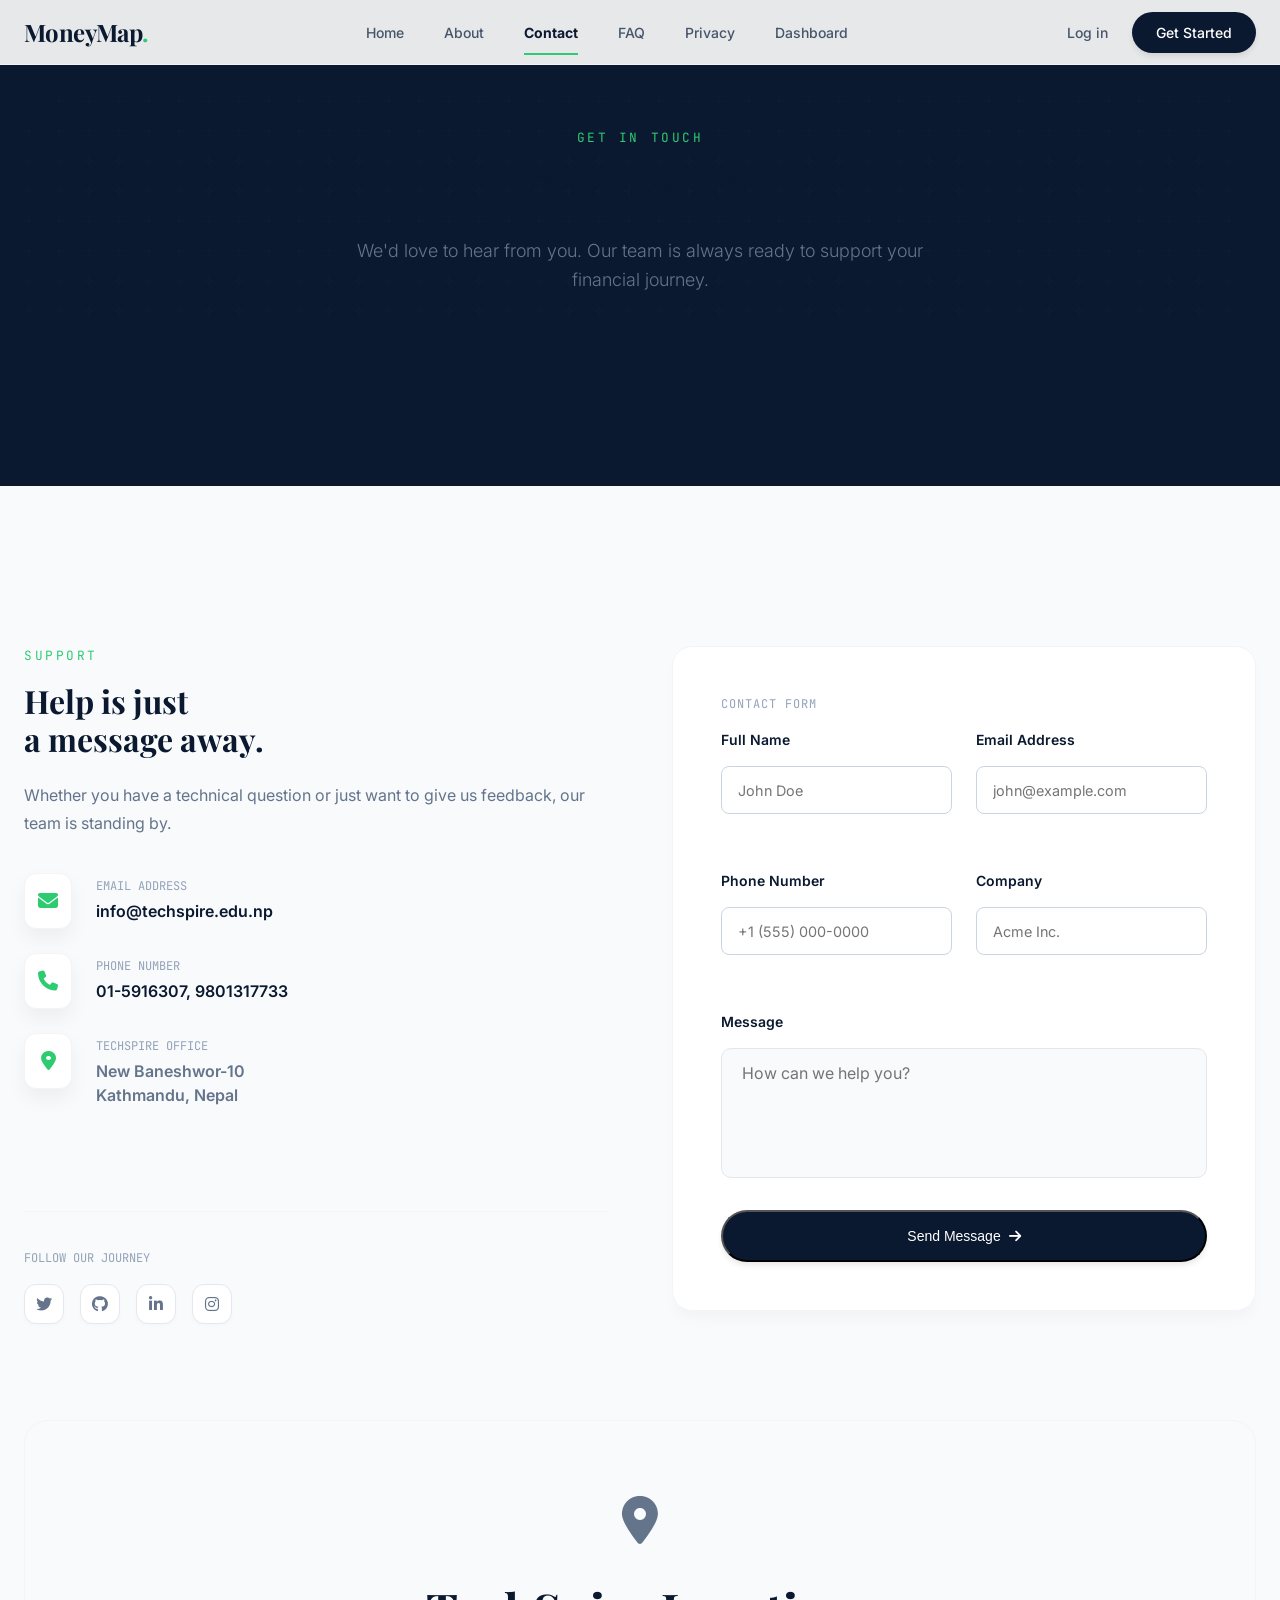
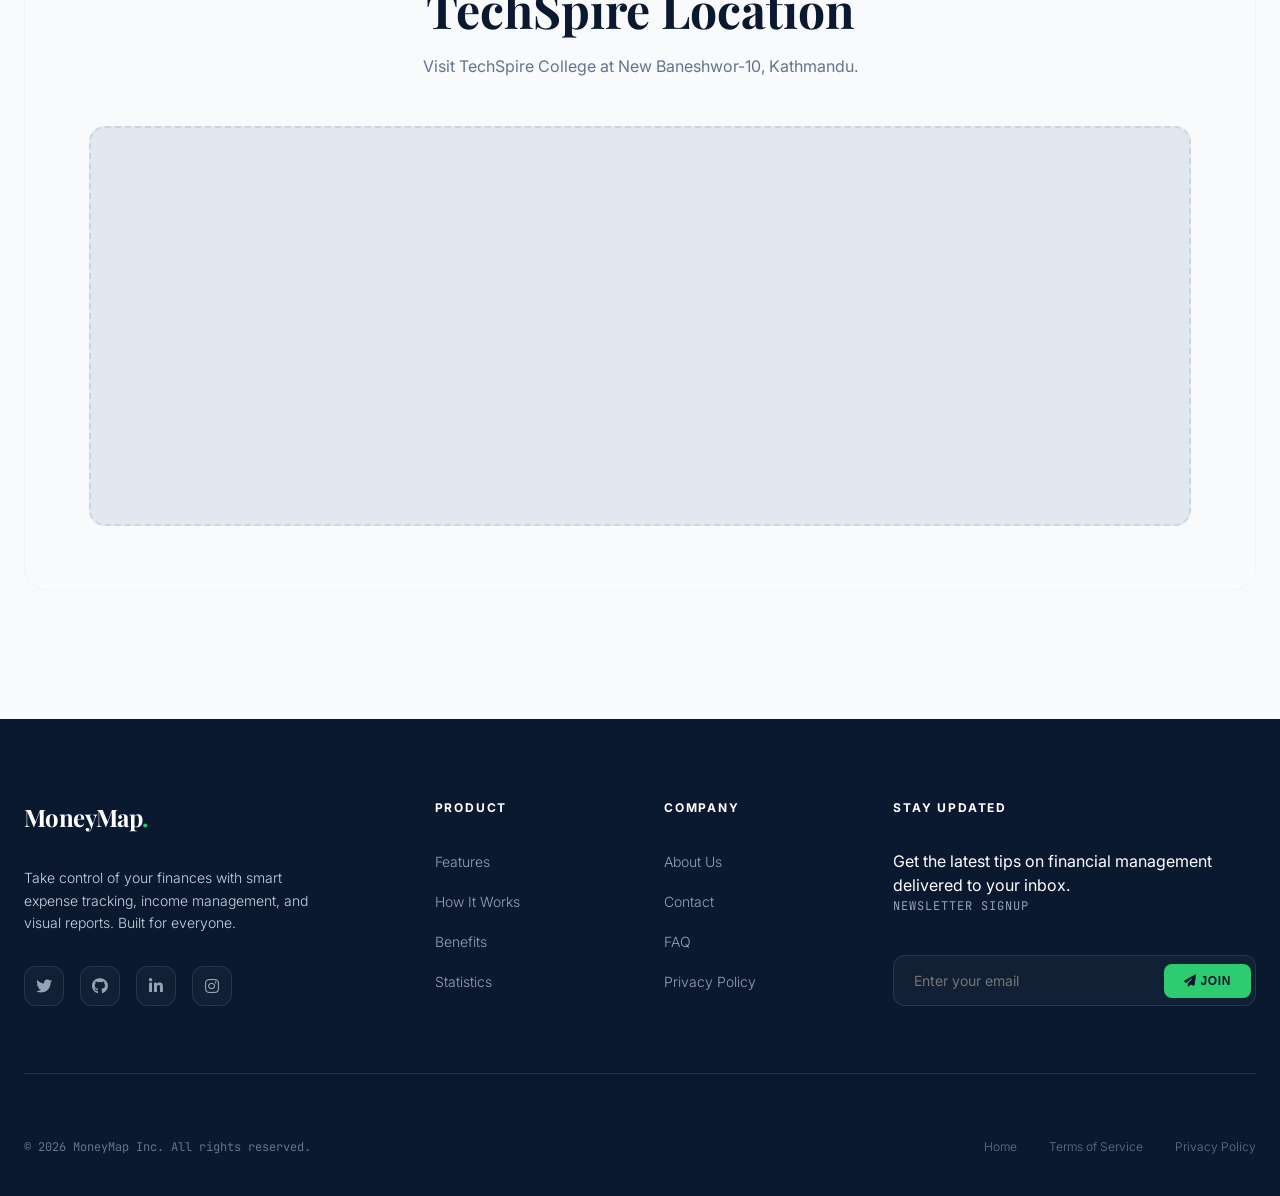
==== commit 4742a6ee: "Refactor HTML and JavaScript for improved UI consistency and user experience - Updated HTML structur" ====
--- a/contact.html
+++ b/contact.html
@@ -59,136 +59,131 @@
 
     <main>
         <!-- Page hero (Dark statistics style) -->
-        <section class="statistics" data-mm-style="mm-inline-0001">
+        <section class="statistics public-ui-0001">
             <div class="container reveal">
-                <div class="section-header" data-mm-style="mm-inline-0002">
-                    <span class="section-badge"
-                        data-mm-style="mm-inline-0003">Get in Touch</span>
-                    <h1 class="section-title" data-mm-style="mm-inline-0004">Contact Us</h1>
-                    <p class="section-subtitle" data-mm-style="mm-inline-0005">We'd love to hear from
+                <div class="section-header public-ui-0002">
+                    <span class="section-badge public-ui-0003">Get in Touch</span>
+                    <h1 class="section-title public-ui-0004">Contact Us</h1>
+                    <p class="section-subtitle public-ui-0005">We'd love to hear from
                         you. Our team is always ready to support your financial journey.</p>
                 </div>
             </div>
         </section>
 
         <!-- Two-column section: Support Info & Contact Form -->
-        <section class="contact-main-section" data-mm-style="mm-inline-0008">
+        <section class="contact-main-section public-ui-0008">
             <div class="container reveal">
-                <div class="contact-grid"
-                    data-mm-style="mm-inline-0021">
+                <div class="contact-grid public-ui-0021">
                     <!-- Left: Support Info -->
                     <div class="contact-info">
                         <span class="section-badge">Support</span>
-                        <h2 class="section-title" data-mm-style="mm-inline-0022">Help is just <br>a
+                        <h2 class="section-title public-ui-0022">Help is just <br>a
                             message away.</h2>
-                        <p data-mm-style="mm-inline-0023">Whether you have a
+                        <p class="public-ui-0023">Whether you have a
                             technical question or just want to give us feedback, our team is standing by.</p>
 
-                        <div class="info-list" data-mm-style="mm-inline-0024">
-                            <div class="info-item" data-mm-style="mm-inline-0025">
+                        <div class="info-list public-ui-0024">
+                            <div class="info-item public-ui-0025">
                                 <div
-                                    data-mm-style="mm-inline-0026">
+                                    class="public-ui-0026">
                                     <i class="fa-solid fa-envelope"></i>
                                 </div>
                                 <div>
                                     <span
-                                        data-mm-style="mm-inline-0027">Email
+                                        class="public-ui-0027">Email
                                         Address</span>
-                                    <a href="mailto:support@moneymap.com"
-                                        data-mm-style="mm-inline-0028">support@moneymap.com</a>
-                                </div>
-                            </div>
-                            <div class="info-item" data-mm-style="mm-inline-0025">
+                                    <a href="mailto:info@techspire.edu.np"
+                                        class="public-ui-0028">info@techspire.edu.np</a>
+                                </div>
+                            </div>
+                            <div class="info-item public-ui-0025">
                                 <div
-                                    data-mm-style="mm-inline-0026">
+                                    class="public-ui-0026">
                                     <i class="fa-solid fa-phone"></i>
                                 </div>
                                 <div>
                                     <span
-                                        data-mm-style="mm-inline-0027">Phone
+                                        class="public-ui-0027">Phone
                                         Number</span>
-                                    <a href="tel:+15551234567"
-                                        data-mm-style="mm-inline-0028">+1 (555)
-                                        123-4567</a>
-                                </div>
-                            </div>
-                            <div class="info-item" data-mm-style="mm-inline-0025">
+                                    <a href="tel:+97715916307"
+                                        class="public-ui-0028">01-5916307, 9801317733</a>
+                                </div>
+                            </div>
+                            <div class="info-item public-ui-0025">
                                 <div
-                                    data-mm-style="mm-inline-0026">
+                                    class="public-ui-0026">
                                     <i class="fa-solid fa-location-dot"></i>
                                 </div>
                                 <div>
                                     <span
-                                        data-mm-style="mm-inline-0027">Our
+                                        class="public-ui-0027">TechSpire
                                         Office</span>
-                                    <p data-mm-style="mm-inline-0029">123 Finance Way, Wealth
-                                        District<br>New York, NY 10001</p>
+                                    <p class="public-ui-0029">New Baneshwor-10<br>Kathmandu, Nepal</p>
                                 </div>
                             </div>
                         </div>
 
-                        <div data-mm-style="mm-inline-0030">
+                        <div class="public-ui-0030">
                             <span
-                                data-mm-style="mm-inline-0031">Follow
+                                class="public-ui-0031">Follow
                                 our journey</span>
-                            <div class="social-links" data-mm-style="mm-inline-0032">
-                                <a href="https://twitter.com" class="social-link" data-mm-style="mm-inline-0033"><i class="fa-brands fa-twitter"></i></a>
-                                <a href="https://github.com" class="social-link" data-mm-style="mm-inline-0033"><i class="fa-brands fa-github"></i></a>
-                                <a href="https://www.linkedin.com" class="social-link" data-mm-style="mm-inline-0033"><i class="fa-brands fa-linkedin-in"></i></a>
-                                <a href="https://www.instagram.com" class="social-link" data-mm-style="mm-inline-0033"><i class="fa-brands fa-instagram"></i></a>
+                            <div class="social-links public-ui-0032">
+                                <a href="https://twitter.com" class="social-link public-ui-0033"><i class="fa-brands fa-twitter"></i></a>
+                                <a href="https://github.com" class="social-link public-ui-0033"><i class="fa-brands fa-github"></i></a>
+                                <a href="https://www.linkedin.com" class="social-link public-ui-0033"><i class="fa-brands fa-linkedin-in"></i></a>
+                                <a href="https://www.instagram.com" class="social-link public-ui-0033"><i class="fa-brands fa-instagram"></i></a>
                             </div>
                         </div>
                     </div>
 
                     <!-- Right: Contact Form -->
-                    <div class="contact-form-wrap paper-card" data-mm-style="mm-inline-0034">
+                    <div class="contact-form-wrap paper-card public-ui-0034">
                         <form id="contact-form" class="contact-form">
                             <fieldset class="form-fieldset">
                                 <legend class="form-legend">Contact Form</legend>
                             <div
-                                data-mm-style="mm-inline-0035">
+                                class="public-ui-0035">
                                 <div class="form-group">
                                     <label for="name"
-                                        data-mm-style="mm-inline-0036">Full
+                                        class="public-ui-0036">Full
                                         Name</label>
                                     <input type="text" id="name" name="name" placeholder="John Doe" required
-                                        data-mm-style="mm-inline-0037" />
+                                        class="public-ui-0037" />
                                 </div>
                                 <div class="form-group">
                                     <label for="email"
-                                        data-mm-style="mm-inline-0036">Email
+                                        class="public-ui-0036">Email
                                         Address</label>
                                     <input type="email" id="email" name="email" placeholder="john@example.com"
                                         pattern="[a-z0-9._%+-]+@[a-z0-9.-]+\.[a-z]{2,}$" required
-                                        data-mm-style="mm-inline-0037" />
+                                        class="public-ui-0037" />
                                 </div>
                             </div>
                             <div
-                                data-mm-style="mm-inline-0035">
+                                class="public-ui-0035">
                                 <div class="form-group">
                                     <label for="phone"
-                                        data-mm-style="mm-inline-0036">Phone
+                                        class="public-ui-0036">Phone
                                         Number</label>
                                     <input type="tel" id="phone" name="phone" placeholder="+1 (555) 000-0000"
-                                        data-mm-style="mm-inline-0037" />
+                                        class="public-ui-0037" />
                                 </div>
                                 <div class="form-group">
                                     <label for="company"
-                                        data-mm-style="mm-inline-0036">Company</label>
+                                        class="public-ui-0036">Company</label>
                                     <input type="text" id="company" name="company" placeholder="Acme Inc."
-                                        data-mm-style="mm-inline-0037" />
-                                </div>
-                            </div>
-                            <div class="form-group" data-mm-style="mm-inline-0038">
+                                        class="public-ui-0037" />
+                                </div>
+                            </div>
+                            <div class="form-group public-ui-0038">
                                 <label for="message"
-                                    data-mm-style="mm-inline-0036">Message</label>
+                                    class="public-ui-0036">Message</label>
                                 <textarea id="message" name="message" rows="5" placeholder="How can we help you?"
                                     required
-                                    data-mm-style="mm-inline-0039"></textarea>
-                            </div>
-                            <button type="submit" class="btn-primary"
-                                data-mm-style="mm-inline-0040">
-                                Send Message <i class="fa-solid fa-arrow-right" data-mm-style="mm-inline-0041"></i>
+                                    class="public-ui-0039"></textarea>
+                            </div>
+                            <button type="submit" class="btn-primary public-ui-0040">
+                                Send Message <i class="fa-solid fa-arrow-right public-ui-0041"></i>
                             </button>
                             </fieldset>
                         </form>
@@ -198,17 +193,22 @@
         </section>
 
         <!-- Map section: grey placeholder -->
-        <section class="reveal" data-mm-style="mm-inline-0042">
+        <section class="reveal public-ui-0042">
             <div class="container">
                 <div
-                    data-mm-style="mm-inline-0043">
-                    <div data-mm-style="mm-inline-0044">ðŸ“</div>
-                    <h2 class="section-title" data-mm-style="mm-inline-0045">Our Location</h2>
-                    <p data-mm-style="mm-inline-0046">Find us in the heart of the financial
-                        district.</p>
+                    class="public-ui-0043">
+                    <div class="public-ui-0044"><i class="fa-solid fa-location-dot" aria-hidden="true"></i></div>
+                    <h2 class="section-title public-ui-0045">TechSpire Location</h2>
+                    <p class="public-ui-0046">Visit TechSpire College at New Baneshwor-10, Kathmandu.</p>
                     <div
-                        data-mm-style="mm-inline-0047">
-                        Interactive Map System (Placeholder)
+                        class="public-ui-0047">
+                        <iframe
+                            title="TechSpire College Location"
+                            src="https://www.google.com/maps?q=New+Baneshwor-10,+Kathmandu&output=embed"
+                            loading="lazy"
+                            referrerpolicy="no-referrer-when-downgrade"
+                            style="width: 100%; height: 360px; border: 0; border-radius: 14px;"
+                            allowfullscreen></iframe>
                     </div>
                 </div>
             </div>
@@ -292,3 +292,4 @@
 
 </html>
 
+
--- a/css/style.css
+++ b/css/style.css
@@ -1,4 +1,4 @@
-/* MoneyMap Design System & Style */
+﻿/* MoneyMap Design System & Style */
 :root {
     /* Colors */
     --money-green: #2ECC71;
@@ -64,6 +64,10 @@
     /* Override core brand colors if needed for legibility */
     --navy: #f1f5f9;
     --slate-wash: #0f172a;
+    --slate-50: #0b1220;
+    --slate-100: #1f2937;
+    --slate-200: #334155;
+    --slate-300: #475569;
     --slate-700: #cbd5e1;
     --slate-600: #94a3b8;
     --slate-500: #94a3b8;
@@ -1511,7 +1515,6 @@
     background: #ecfdf5;
 }
 
-/* Removed old Ticker, Features, How It Works, and CTA sections as they are replaced by new styles above */
 
 /* Footer */
 .footer {
@@ -1734,7 +1737,7 @@
     margin-top: 0.75rem;
 }
 
-/* Fieldset reset — used on all forms */
+/* Fieldset reset â€” used on all forms */
 .form-fieldset {
     border: none;
     padding: 0;
@@ -2671,7 +2674,7 @@
 }
 
 .policy-list li::before {
-    content: "•";
+    content: "â€¢";
     position: absolute;
     left: 0;
     color: var(--money-green);
@@ -3935,7 +3938,7 @@
     box-shadow: 0 20px 25px -5px rgba(46, 204, 113, 0.3);
 }
 
-/* Auth fieldset — used in login.html sliding forms */
+/* Auth fieldset â€” used in login.html sliding forms */
 .auth-fieldset {
     border: none;
     padding: 0;
@@ -4809,6 +4812,7 @@
 .table-card {
     padding: 0;
     overflow: hidden;
+    border: 1px solid var(--slate-100);
 }
 
 .table-card .card-header {
@@ -4847,12 +4851,31 @@
     font-size: 0.9rem;
 }
 
-.dashboard-table th:first-child,
-.dashboard-table td:first-child,
-.dashboard-table th:last-child,
-.dashboard-table td:last-child {
+.dashboard-table th {
+    text-align: left;
+    padding: 0.9rem 1rem;
+    border-bottom: 1px solid var(--slate-200);
+    background: var(--slate-50);
+    color: var(--slate-600);
+    font-size: 0.72rem;
+    letter-spacing: 0.04em;
+    text-transform: uppercase;
+    font-weight: 700;
+    white-space: nowrap;
+}
+
+.dashboard-table.table-with-selection th:first-child,
+.dashboard-table.table-with-selection td:first-child {
     text-align: center;
-    width: 60px;
+    width: 52px;
+}
+
+.dashboard-table.table-with-selection th:last-child,
+.dashboard-table.table-with-selection td:last-child {
+    text-align: center;
+    width: 108px;
+    min-width: 108px;
+    white-space: nowrap;
 }
 
 .dashboard-table td {
@@ -4871,6 +4894,16 @@
 
 .dashboard-table tr:last-child td {
     border: none;
+}
+
+.dashboard-table tbody tr:hover {
+    background: rgba(46, 204, 113, 0.05);
+}
+
+.dashboard-table tfoot td {
+    border-top: 1px solid var(--slate-200);
+    border-bottom: 0;
+    font-weight: 700;
 }
 
 .badge {
@@ -5023,10 +5056,14 @@
     grid-column: span 4;
 }
 
+.form-card {
+    padding: 1.25rem;
+}
+
 .expense-form fieldset {
     border: 1px solid var(--slate-100);
     border-radius: 12px;
-    padding: 2rem;
+    padding: 1.5rem;
     background: #fff;
 }
 
@@ -5062,12 +5099,13 @@
 .form-group input,
 .form-group select {
     padding: 0.75rem 1rem;
-    border: 1px solid var(--slate-200);
+    border: 1px solid var(--slate-300);
     border-radius: 8px;
     font-family: inherit;
     font-size: 0.9rem;
     transition: var(--transition-base);
-    background: var(--slate-50);
+    background: #fff;
+    min-height: 48px;
 }
 
 .form-group input:focus,
@@ -5128,6 +5166,14 @@
     gap: 1rem;
 }
 
+.categories-panel {
+    padding: 1.25rem;
+}
+
+.categories-panel #categories-grid.entry-ui-0093 {
+    margin-top: 1rem;
+}
+
 .support-list {
     list-style: none;
     padding: 0;
@@ -5144,7 +5190,7 @@
 }
 
 .tip-card .support-list li::before {
-    content: '•';
+    content: 'â€¢';
     position: absolute;
     left: 0;
     color: var(--money-green);
@@ -5152,7 +5198,7 @@
 }
 
 .guideline-card .support-list li::before {
-    content: '✓';
+    content: 'âœ“';
     position: absolute;
     left: 0;
     color: var(--royal-blue);
@@ -5213,7 +5259,7 @@
 .toolbar-select,
 .toolbar-date {
     padding: 0.75rem 1rem;
-    border: 1px solid var(--slate-200);
+    border: 1px solid var(--slate-300);
     border-radius: 10px;
     font-size: 0.875rem;
     background: #fff;
@@ -5519,7 +5565,7 @@
         width: 100%;
     }
 
-    .dashboard-content [data-mm-style="mm-inline-0139"] {
+    .dashboard-content .summary-ui-0139 {
         height: auto;
         min-height: 240px;
         padding: 1rem 0.25rem 0;
@@ -5528,44 +5574,44 @@
         gap: 0.5rem;
     }
 
-    .dashboard-content [data-mm-style="mm-inline-0140"] {
+    .dashboard-content .summary-ui-0140 {
         width: 48px;
         flex: 0 0 auto;
     }
 
-    .dashboard-content [data-mm-style="mm-inline-0141"] {
+    .dashboard-content .summary-ui-0141 {
         height: 170px;
     }
 
-    .dashboard-content [data-mm-style="mm-inline-0175"] {
+    .dashboard-content .settings-ui-0175 {
         grid-template-columns: 1fr;
         gap: 0.5rem;
         align-items: flex-start;
     }
 
-    .dashboard-content [data-mm-style="mm-inline-0176"],
-    .dashboard-content [data-mm-style="mm-inline-0179"] {
+    .dashboard-content .settings-ui-0176,
+    .dashboard-content .settings-ui-0179 {
         font-size: 0.75rem;
     }
 
-    .dashboard-content [data-mm-style="mm-inline-0183"] {
+    .dashboard-content .settings-ui-0183 {
         height: 180px;
     }
 
-    .dashboard-content [data-mm-style="mm-inline-0185"] {
+    .dashboard-content .settings-ui-0185 {
         font-size: 0.62rem;
         gap: 0.45rem;
         overflow-x: auto;
     }
 
-    .dashboard-content [data-mm-style="mm-inline-0204"] {
+    .dashboard-content .settings-ui-0204 {
         margin-top: 1.5rem;
         flex-direction: column;
         align-items: stretch;
     }
 
-    .dashboard-content [data-mm-style="mm-inline-0204"] .btn-outline-sm,
-    .dashboard-content [data-mm-style="mm-inline-0204"] .btn-primary {
+    .dashboard-content .settings-ui-0204 .btn-outline-sm,
+    .dashboard-content .settings-ui-0204 .btn-primary {
         width: 100%;
     }
 
@@ -5611,15 +5657,15 @@
         flex-wrap: wrap;
     }
 
-    .dashboard-content [data-mm-style="mm-inline-0139"] {
+    .dashboard-content .summary-ui-0139 {
         min-height: 220px;
     }
 
-    .dashboard-content [data-mm-style="mm-inline-0140"] {
+    .dashboard-content .summary-ui-0140 {
         width: 42px;
     }
 
-    .dashboard-content [data-mm-style="mm-inline-0183"] {
+    .dashboard-content .settings-ui-0183 {
         height: 160px;
     }
 }
@@ -5969,6 +6015,85 @@
     color: var(--slate-400);
 }
 
+/* Dashboard Dark Mode Support */
+.dark-theme .dashboard-top-tabs,
+.dark-theme .dashboard-footer,
+.dark-theme .dashboard-toolbar,
+.dark-theme .table-card,
+.dark-theme .kpi-card {
+    background: var(--card-bg);
+    border-color: var(--border-subtle);
+}
+
+.dark-theme .dashboard-footer,
+.dark-theme .dashboard-footer a,
+.dark-theme .pagination-info,
+.dark-theme .card-subtitle,
+.dark-theme .category-card-type,
+.dark-theme .user-profile-compact .user-role {
+    color: var(--text-secondary);
+}
+
+.dark-theme .dashboard-table th {
+    background: #0b1220;
+    border-bottom-color: var(--border-subtle);
+    color: var(--text-secondary);
+}
+
+.dark-theme .dashboard-table td {
+    border-bottom-color: var(--border-subtle);
+}
+
+.dark-theme .dashboard-table tfoot td {
+    border-top-color: var(--border-subtle);
+}
+
+.dark-theme .dashboard-table tbody tr:hover {
+    background: rgba(52, 211, 153, 0.08);
+}
+
+.dark-theme .page-link,
+.dark-theme .btn-outline-sm,
+.dark-theme .pill,
+.dark-theme .search-wrapper input,
+.dark-theme .toolbar-select,
+.dark-theme .toolbar-date,
+.dark-theme .form-group input,
+.dark-theme .form-group select,
+.dark-theme .entry-ui-0085,
+.dark-theme .dashboard-ui-0102,
+.dark-theme .dashboard-ui-0104,
+.dark-theme .dashboard-ui-0105 {
+    background: #0b1220;
+    border-color: var(--border-subtle);
+    color: var(--text-primary);
+}
+
+.dark-theme .form-group input::placeholder,
+.dark-theme .search-wrapper input::placeholder {
+    color: var(--text-secondary);
+}
+
+.dark-theme .pill.active {
+    background: var(--money-green);
+    border-color: var(--money-green);
+    color: #ffffff;
+}
+
+.dark-theme .sidebar-toggle:hover,
+.dark-theme .user-profile-compact .icon-btn,
+.dark-theme .action-btn:hover {
+    background: #0b1220;
+}
+
+.dark-theme .category-card {
+    border-color: var(--border-subtle);
+}
+
+.dark-theme .category-delete-btn {
+    color: var(--slate-400);
+}
+
 /* Global toast */
 .mm-toast {
     position: fixed;
@@ -6073,6 +6198,198 @@
     cursor: pointer;
 }
 
+.profile-side-card {
+    padding: 1.25rem;
+}
+
+.settings-layout {
+    gap: 1.25rem;
+    align-items: start;
+}
+
+.settings-main-card {
+    padding: 1.5rem;
+}
+
+.settings-main-card > h4 {
+    margin-bottom: 0.15rem;
+}
+
+.settings-main-card .card-subtitle {
+    display: block;
+    margin-bottom: 1rem;
+}
+
+#settings-form .form-fieldset {
+    border: 1px solid var(--slate-200);
+    border-radius: 14px;
+    background: linear-gradient(180deg, #ffffff 0%, var(--slate-50) 100%);
+    padding: 1.25rem;
+    display: grid;
+    grid-template-columns: repeat(auto-fit, minmax(260px, 1fr));
+    gap: 1rem 1.1rem;
+}
+
+#settings-form {
+    width: 100%;
+}
+
+#settings-form .form-legend {
+    grid-column: 1 / -1;
+    margin-bottom: 0.25rem;
+}
+
+#settings-form .form-group {
+    margin: 0;
+}
+
+#settings-form .form-group label {
+    margin-bottom: 0.2rem;
+}
+
+#settings-form .form-group input,
+#settings-form .form-group select {
+    border: 1px solid var(--slate-300);
+    background: #ffffff;
+    min-height: 50px;
+    font-size: 1rem;
+}
+
+.settings-main-card .settings-ui-0174 {
+    margin-top: 1rem;
+    background: var(--slate-50);
+    border: 1px solid var(--slate-200);
+    border-radius: 14px;
+    padding: 1rem;
+    gap: 1rem;
+}
+
+.settings-ui-0204 {
+    margin-top: 1.25rem;
+    display: flex;
+    justify-content: flex-end;
+    align-items: center;
+    gap: 0.75rem;
+    padding-top: 0.75rem;
+    border-top: 1px solid var(--slate-100);
+}
+
+.profile-side-card .settings-ui-0192 {
+    gap: 0.65rem;
+}
+
+.profile-side-card .settings-ui-0192 .btn-outline-sm {
+    width: 100%;
+}
+
+.dark-theme #settings-form .form-fieldset {
+    background: linear-gradient(180deg, #131c2e 0%, #0b1220 100%);
+    border-color: var(--border-subtle);
+}
+
+.dark-theme #settings-form .form-group input,
+.dark-theme #settings-form .form-group select,
+.dark-theme .settings-main-card .settings-ui-0174 {
+    background: #0b1220;
+    border-color: var(--border-subtle);
+}
+
+.dark-theme .settings-ui-0204 {
+    border-top-color: var(--border-subtle);
+}
+
+.profile-section-title {
+    margin-top: 1.5rem;
+}
+
+.profile-security-grid {
+    display: grid;
+    grid-template-columns: repeat(2, minmax(0, 1fr));
+    gap: 1rem;
+    margin-top: 0.75rem;
+}
+
+.profile-security-grid .form-group:last-child,
+.profile-security-actions {
+    grid-column: 1 / -1;
+}
+
+.profile-security-actions {
+    display: flex;
+    justify-content: flex-end;
+}
+
+.profile-danger-zone {
+    margin-top: 0.8rem;
+    padding: 1rem;
+    border: 1px solid rgba(220, 38, 38, 0.25);
+    border-radius: 12px;
+    background: rgba(220, 38, 38, 0.04);
+    display: flex;
+    flex-wrap: wrap;
+    align-items: center;
+    justify-content: space-between;
+    gap: 0.75rem;
+}
+
+.profile-danger-zone p {
+    font-size: 0.875rem;
+    color: var(--slate-600);
+}
+
+.btn-danger-outline {
+    color: #b91c1c;
+    border-color: rgba(220, 38, 38, 0.35);
+    background: rgba(220, 38, 38, 0.05);
+}
+
+.btn-danger-outline:hover {
+    background: rgba(220, 38, 38, 0.12);
+    border-color: rgba(220, 38, 38, 0.45);
+}
+
+.dark-theme .profile-danger-zone {
+    background: rgba(220, 38, 38, 0.12);
+    border-color: rgba(248, 113, 113, 0.35);
+}
+
+.dark-theme .profile-danger-zone p {
+    color: var(--text-secondary);
+}
+
+@media (max-width: 768px) {
+    #settings-form .form-fieldset {
+        grid-template-columns: 1fr;
+        padding: 1rem;
+    }
+
+    .settings-main-card {
+        padding: 1rem;
+    }
+
+    .settings-ui-0204 {
+        flex-direction: column;
+    }
+
+    .settings-ui-0204 .btn-outline-sm,
+    .settings-ui-0204 .btn-primary {
+        width: 100%;
+    }
+
+    .profile-security-grid {
+        grid-template-columns: 1fr;
+    }
+
+    .profile-security-actions {
+        justify-content: stretch;
+    }
+
+    .profile-security-actions .btn-outline-sm,
+    .profile-danger-zone .btn-danger-outline {
+        width: 100%;
+    }
+}
+
 /* Login page responsive overrides */
 .login-page .auth-mobile-switch {
     display: none;
@@ -6246,85 +6563,85 @@
 
 /* BEGIN: INLINE STYLE MIGRATION */
 /* Auto-generated from former HTML inline style attributes. */
-[data-mm-style="mm-inline-0001"] {
+.about-story-hero {
     padding: 5rem 0;
     margin-top: 80px;
 }
 
-[data-mm-style="mm-inline-0002"] {
+.about-story-header {
     text-align: center;
     margin-bottom: 0;
 }
 
-[data-mm-style="mm-inline-0003"] {
+.about-story-badge {
     color: var(--money-green);
     border-color: rgba(46, 204, 113, 0.3);
 }
 
-[data-mm-style="mm-inline-0004"] {
+.about-story-title {
     color: #fff;
     margin-bottom: 1rem;
 }
 
-[data-mm-style="mm-inline-0005"] {
+.about-story-subtitle {
     color: var(--slate-400);
     margin: 0 auto;
 }
 
-[data-mm-style="mm-inline-0006"] {
+.about-overview-section {
     background: #fff;
     padding: 8rem 0;
 }
 
-[data-mm-style="mm-inline-0007"] {
+.about-overview-image {
     box-shadow: 0 20px 40px rgba(0, 0, 0, 0.1);
 }
 
-[data-mm-style="mm-inline-0008"] {
+.about-creator-section {
     padding: 8rem 0;
 }
 
-[data-mm-style="mm-inline-0009"] {
+.about-section-header-center {
     text-align: center;
 }
 
-[data-mm-style="mm-inline-0010"] {
+.about-creator-wrap {
     display: flex;
     justify-content: center;
     margin-top: 3rem;
 }
 
-[data-mm-style="mm-inline-0011"] {
+.about-creator-card {
     max-width: 500px;
     text-align: center;
     border: 1px solid var(--slate-100);
 }
 
-[data-mm-style="mm-inline-0012"] {
+.about-creator-avatar {
     width: 100px;
     height: 100px;
     margin: 0 auto 1.5rem;
 }
 
-[data-mm-style="mm-inline-0013"] {
+.about-creator-name {
     font-family: var(--font-serif);
     font-size: 1.5rem;
     margin-bottom: 0.25rem;
 }
 
-[data-mm-style="mm-inline-0014"] {
+.about-creator-role {
     font-family: var(--font-mono);
     color: var(--money-green);
 }
 
-[data-mm-style="mm-inline-0015"] {
+.about-creator-quote {
     font-style: normal;
     font-size: 1rem;
     color: var(--slate-600);
     line-height: 1.7;
 }
 
-[data-mm-style="mm-inline-0016"] {
+.about-creator-tags {
     margin-top: 1.5rem;
     display: flex;
     justify-content: center;
@@ -6332,54 +6649,94 @@
     flex-wrap: wrap;
 }
 
-[data-mm-style="mm-inline-0017"] {
+.about-creator-tag {
     font-family: var(--font-mono);
     font-size: 0.65rem;
 }
 
-[data-mm-style="mm-inline-0018"] {
+.about-mission-section {
     background: var(--slate-wash);
-    padding: 8rem 0;
-}
-
-[data-mm-style="mm-inline-0019"] {
+    padding: 5rem 0;
+}
+
+.mission-subtitle {
     margin: 0 auto;
 }
 
-[data-mm-style="mm-inline-0020"] {
+.mission-grid {
     grid-template-columns: repeat(auto-fit, minmax(250px, 1fr));
-    margin-top: 4rem;
-}
-
-[data-mm-style="mm-inline-0021"] {
+    margin-top: 2rem;
+    gap: 1.25rem;
+    align-items: stretch;
+}
+
+.about-mission-section .feature-card-v2 {
+    height: 100%;
+    display: flex;
+    flex-direction: column;
+    padding: 1.35rem;
+    border-radius: 18px;
+}
+
+.about-mission-section .feature-icon-wrap {
+    margin-bottom: 1rem;
+}
+
+.about-mission-section .feature-title {
+    font-family: var(--font-serif);
+    font-size: 1.05rem;
+    color: var(--navy);
+    margin: 0 0 0.55rem;
+    line-height: 1.25;
+}
+
+.about-mission-section .feature-desc {
+    margin: 0;
+    color: var(--slate-600);
+    font-size: 0.9rem;
+    line-height: 1.45;
+    text-wrap: balance;
+}
+
+@media (max-width: 768px) {
+    .about-mission-section {
+        padding: 3.5rem 0;
+    }
+
+    .mission-grid {
+        margin-top: 1.35rem;
+    }
+}
+
+.public-ui-0021 {
     display: grid;
     grid-template-columns: repeat(auto-fit, minmax(350px, 1fr));
     gap: 4rem;
 }
 
-[data-mm-style="mm-inline-0022"] {
+.public-ui-0022 {
     font-size: 2rem;
     margin-bottom: 1.5rem;
 }
 
-[data-mm-style="mm-inline-0023"] {
+.public-ui-0023 {
     color: var(--slate-500);
     margin-bottom: 3rem;
     line-height: 1.7;
 }
 
-[data-mm-style="mm-inline-0024"] {
+.public-ui-0024 {
     display: grid;
     gap: 2rem;
 }
 
-[data-mm-style="mm-inline-0025"] {
+.public-ui-0025 {
     display: flex;
     gap: 1.5rem;
     align-items: flex-start;
 }
 
-[data-mm-style="mm-inline-0026"] {
+.public-ui-0026 {
     width: 3rem;
     height: 3rem;
     background: var(--money-green);
@@ -6391,7 +6748,7 @@
     flex-shrink: 0;
 }
 
-[data-mm-style="mm-inline-0027"] {
+.public-ui-0027 {
     display: block;
     font-family: var(--font-mono);
     font-size: 0.75rem;
@@ -6400,53 +6757,53 @@
     margin-bottom: 0.25rem;
 }
 
-[data-mm-style="mm-inline-0028"] {
+.public-ui-0028 {
     font-weight: 600;
     color: var(--navy);
     text-decoration: none;
 }
 
-[data-mm-style="mm-inline-0029"] {
+.public-ui-0029 {
     font-weight: 600;
     color: var(--navy);
     margin: 0;
 }
 
-[data-mm-style="mm-inline-0030"] {
+.public-ui-0030 {
     margin-top: 4rem;
     padding-top: 2rem;
     border-top: 1px solid var(--slate-100);
 }
 
-[data-mm-style="mm-inline-0031"] {
+.public-ui-0031 {
     font-family: var(--font-mono);
     font-size: 0.75rem;
     text-transform: uppercase;
     color: var(--slate-400);
 }
 
-[data-mm-style="mm-inline-0032"] {
+.public-ui-0032 {
     margin-top: 1rem;
     display: flex;
     gap: 1rem;
 }
 
-[data-mm-style="mm-inline-0033"] {
+.public-ui-0033 {
     color: var(--navy);
 }
 
-[data-mm-style="mm-inline-0034"] {
+.public-ui-0034 {
     padding: 3rem;
 }
 
-[data-mm-style="mm-inline-0035"] {
+.public-ui-0035 {
     display: grid;
     grid-template-columns: 1fr 1fr;
     gap: 1.5rem;
     margin-bottom: 1.5rem;
 }
 
-[data-mm-style="mm-inline-0036"] {
+.public-ui-0036 {
     display: block;
     font-size: 0.875rem;
     font-weight: 500;
@@ -6454,7 +6811,7 @@
     color: var(--slate-700);
 }
 
-[data-mm-style="mm-inline-0037"] {
+.public-ui-0037 {
     width: 100%;
     padding: 0.75rem 1rem;
     border: 1px solid var(--slate-200);
@@ -6463,11 +6820,11 @@
     transition: var(--transition-base);
 }
 
-[data-mm-style="mm-inline-0038"] {
+.public-ui-0038 {
     margin-bottom: 2rem;
 }
 
-[data-mm-style="mm-inline-0039"] {
+.public-ui-0039 {
     width: 100%;
     padding: 0.75rem 1rem;
     border: 1px solid var(--slate-200);
@@ -6477,21 +6834,21 @@
     resize: none;
 }
 
-[data-mm-style="mm-inline-0040"] {
+.public-ui-0040 {
     width: 100%;
     justify-content: center;
     padding: 1rem;
 }
 
-[data-mm-style="mm-inline-0041"] {
+.public-ui-0041 {
     margin-left: 0.5rem;
 }
 
-[data-mm-style="mm-inline-0042"] {
+.public-ui-0042 {
     padding: 0 0 8rem 0;
 }
 
-[data-mm-style="mm-inline-0043"] {
+.public-ui-0043 {
     background: var(--slate-wash);
     border: 1px solid var(--slate-100);
     border-radius: 24px;
@@ -6499,21 +6856,21 @@
     text-align: center;
 }
 
-[data-mm-style="mm-inline-0044"] {
+.public-ui-0044 {
     font-size: 3rem;
     margin-bottom: 1.5rem;
 }
 
-[data-mm-style="mm-inline-0045"] {
+.public-ui-0045 {
     margin-bottom: 1rem;
 }
 
-[data-mm-style="mm-inline-0046"] {
+.public-ui-0046 {
     color: var(--slate-500);
     margin-bottom: 3rem;
 }
 
-[data-mm-style="mm-inline-0047"] {
+.public-ui-0047 {
     width: 100%;
     height: 400px;
     background: #e2e8f0;
@@ -6527,27 +6884,27 @@
     font-size: 0.875rem;
 }
 
-[data-mm-style="mm-inline-0048"] {
+.public-ui-0048 {
     max-width: 800px;
     margin: 0 auto;
 }
 
-[data-mm-style="mm-inline-0049"] {
+.public-ui-0049 {
     margin-bottom: 5rem;
 }
 
-[data-mm-style="mm-inline-0050"] {
+.public-ui-0050 {
     display: grid;
     gap: 1rem;
 }
 
-[data-mm-style="mm-inline-0051"] {
+.public-ui-0051 {
     padding: 0;
     overflow: hidden;
     border: 1px solid var(--slate-100);
 }
 
-[data-mm-style="mm-inline-0052"] {
+.public-ui-0052 {
     padding: 1.5rem 2rem;
     cursor: pointer;
     font-weight: 600;
@@ -6558,19 +6915,19 @@
     list-style: none;
 }
 
-[data-mm-style="mm-inline-0053"] {
+.public-ui-0053 {
     font-size: 0.75rem;
     transition: transform 0.3s ease;
 }
 
-[data-mm-style="mm-inline-0054"] {
+.public-ui-0054 {
     padding: 0 2rem 1.5rem;
     color: var(--slate-500);
     line-height: 1.7;
     font-size: 0.9375rem;
 }
 
-[data-mm-style="mm-inline-0055"] {
+.public-ui-0055 {
     background: var(--navy);
     border-radius: 24px;
     padding: 5rem 3rem;
@@ -6578,71 +6935,71 @@
     color: #fff;
 }
 
-[data-mm-style="mm-inline-0056"] {
+.public-ui-0056 {
     color: #fff;
     margin-bottom: 1.5rem;
 }
 
-[data-mm-style="mm-inline-0057"] {
+.public-ui-0057 {
     color: var(--slate-400);
     max-width: 30rem;
     margin: 0 auto 3rem;
     font-weight: 300;
 }
 
-[data-mm-style="mm-inline-0058"] {
+.public-ui-0058 {
     background: #fff;
     color: var(--navy);
     border: none;
 }
 
-[data-mm-style="mm-inline-0059"] {
+.public-ui-0059 {
     max-width: 760px;
     margin: 0 auto;
 }
 
-[data-mm-style="mm-inline-0060"] {
+.public-ui-0060 {
     margin-bottom: 4rem;
 }
 
-[data-mm-style="mm-inline-0061"] {
+.public-ui-0061 {
     margin-bottom: 1.5rem;
 }
 
-[data-mm-style="mm-inline-0062"] {
+.public-ui-0062 {
     color: var(--slate-600);
     line-height: 1.8;
     margin-bottom: 1.5rem;
 }
 
-[data-mm-style="mm-inline-0063"] {
+.public-ui-0063 {
     color: var(--slate-600);
     line-height: 1.8;
     padding-left: 1.5rem;
 }
 
-[data-mm-style="mm-inline-0064"] {
+.public-ui-0064 {
     margin-bottom: 0.75rem;
 }
 
-[data-mm-style="mm-inline-0065"] {
+.public-ui-0065 {
     text-align: center;
     margin-top: 6rem;
     padding-top: 4rem;
     border-top: 1px solid var(--slate-100);
 }
 
-[data-mm-style="mm-inline-0066"] {
+.public-ui-0066 {
     margin-right: 0.5rem;
 }
 
-[data-mm-style="mm-inline-0067"] {
+.entry-ui-0067 {
     border: none;
     padding: 0;
     margin: 0;
 }
 
-[data-mm-style="mm-inline-0068"] {
+.entry-ui-0068 {
     font-size: 0.875rem;
     color: var(--slate-400);
     margin-bottom: 2rem;
@@ -6650,14 +7007,14 @@
     text-transform: uppercase;
 }
 
-[data-mm-style="mm-inline-0069"] {
+.entry-ui-0069 {
     display: flex;
     align-items: center;
     gap: 1rem;
     margin-bottom: 2rem;
 }
 
-[data-mm-style="mm-inline-0070"] {
+.entry-ui-0070 {
     width: 48px;
     height: 48px;
     border-radius: 12px;
@@ -6670,42 +7027,42 @@
     box-shadow: 0 4px 10px rgba(59, 130, 246, 0.1);
 }
 
-[data-mm-style="mm-inline-0071"] {
+.entry-ui-0071 {
     display: flex;
     flex-direction: column;
 }
 
-[data-mm-style="mm-inline-0072"] {
+.entry-ui-0072 {
     font-weight: 700;
     color: var(--navy);
     font-size: 0.9rem;
 }
 
-[data-mm-style="mm-inline-0073"] {
+.entry-ui-0073 {
     font-size: 0.75rem;
     color: var(--slate-400);
 }
 
-[data-mm-style="mm-inline-0074"] {
+.entry-ui-0074 {
     margin-top: 2rem;
     padding: 1rem 2rem;
 }
 
-[data-mm-style="mm-inline-0075"] {
+.entry-ui-0075 {
     height: 120px;
 }
 
-[data-mm-style="mm-inline-0076"] {
+.entry-ui-0076 {
     width: 100%;
     height: 100%;
     object-fit: cover;
 }
 
-[data-mm-style="mm-inline-0077"] {
+.entry-ui-0077 {
     padding-top: 1.5rem;
 }
 
-[data-mm-style="mm-inline-0078"] {
+.entry-ui-0078 {
     list-style: none;
     padding: 0 1.5rem 1.5rem;
     margin-top: 1rem;
@@ -6715,7 +7072,7 @@
     gap: 1rem;
 }
 
-[data-mm-style="mm-inline-0079"] {
+.entry-ui-0079 {
     width: 48px;
     height: 48px;
     border-radius: 12px;
@@ -6728,30 +7085,30 @@
     box-shadow: 0 4px 10px rgba(46, 204, 113, 0.1);
 }
 
-[data-mm-style="mm-inline-0080"] {
+.entry-ui-0080 {
     margin-top: 2rem;
     padding: 1rem 2rem;
     background: var(--money-green);
 }
 
-[data-mm-style="mm-inline-0081"] {
+.entry-ui-0081 {
     font-family: var(--font-display);
     font-size: 2rem;
     color: var(--navy);
 }
 
-[data-mm-style="mm-inline-0082"] {
+.entry-ui-0082 {
     color: var(--slate-400);
 }
 
-[data-mm-style="mm-inline-0083"] {
+.entry-ui-0083 {
     margin-top: 1.5rem;
     display: flex;
     flex-direction: column;
     gap: 1.25rem;
 }
 
-[data-mm-style="mm-inline-0084"] {
+.entry-ui-0084 {
     display: block;
     font-size: 0.75rem;
     font-weight: 700;
@@ -6759,7 +7116,7 @@
     margin-bottom: 0.5rem;
 }
 
-[data-mm-style="mm-inline-0085"] {
+.entry-ui-0085 {
     width: 100%;
     padding: 0.75rem 1rem;
     border-radius: 12px;
@@ -6768,12 +7125,12 @@
     outline: none;
 }
 
-[data-mm-style="mm-inline-0086"] {
+.entry-ui-0086 {
     display: flex;
     gap: 1rem;
 }
 
-[data-mm-style="mm-inline-0087"] {
+.entry-ui-0087 {
     display: flex;
     align-items: center;
     gap: 0.5rem;
@@ -6781,13 +7138,13 @@
     font-size: 0.875rem;
 }
 
-[data-mm-style="mm-inline-0088"] {
+.entry-ui-0088 {
     display: flex;
     align-items: center;
     gap: 1rem;
 }
 
-[data-mm-style="mm-inline-0089"] {
+.entry-ui-0089 {
     width: 48px;
     height: 48px;
     border: none;
@@ -6796,32 +7153,32 @@
     cursor: pointer;
 }
 
-[data-mm-style="mm-inline-0090"] {
+.entry-ui-0090 {
     margin-top: 1rem;
     padding: 1rem;
     border-radius: 12px;
     font-weight: 600;
 }
 
-[data-mm-style="mm-inline-0091"] {
+.entry-ui-0091 {
     display: flex;
     justify-content: space-between;
     align-items: center;
 }
 
-[data-mm-style="mm-inline-0092"] {
+.entry-ui-0092 {
     display: flex;
     gap: 0.5rem;
 }
 
-[data-mm-style="mm-inline-0093"] {
+.entry-ui-0093 {
     display: grid;
     grid-template-columns: repeat(auto-fill, minmax(200px, 1fr));
     gap: 1.5rem;
     margin-top: 2rem;
 }
 
-[data-mm-style="mm-inline-0094"] {
+.entry-ui-0094 {
     position: fixed;
     bottom: 2rem;
     right: 2rem;
@@ -6838,24 +7195,24 @@
     z-index: 1000;
 }
 
-[data-mm-style="mm-inline-0095"] {
+.entry-ui-0095 {
     font-weight: 600;
     font-size: 0.875rem;
 }
 
-[data-mm-style="mm-inline-0096"] {
+.dashboard-ui-0096 {
     background: conic-gradient(var(--money-green) 67%, #e2e8f0 0);
 }
 
-[data-mm-style="mm-inline-0097"] {
+.dashboard-ui-0097 {
     background: conic-gradient(var(--money-orange) 45%, #e2e8f0 0);
 }
 
-[data-mm-style="mm-inline-0098"] {
+.dashboard-ui-0098 {
     background: conic-gradient(var(--blue-600) 82%, #e2e8f0 0);
 }
 
-[data-mm-style="mm-inline-0099"] {
+.dashboard-ui-0099 {
     display: flex;
     justify-content: space-between;
     align-items: center;
@@ -6864,13 +7221,13 @@
     flex-wrap: wrap;
 }
 
-[data-mm-style="mm-inline-0100"] {
+.dashboard-ui-0100 {
     position: relative;
     flex: 1;
     min-width: 250px;
 }
 
-[data-mm-style="mm-inline-0101"] {
+.dashboard-ui-0101 {
     position: absolute;
     left: 1rem;
     top: 50%;
@@ -6878,7 +7235,7 @@
     color: var(--slate-400);
 }
 
-[data-mm-style="mm-inline-0102"] {
+.dashboard-ui-0102 {
     width: 100%;
     padding: 0.75rem 1rem 0.75rem 2.5rem;
     border-radius: 12px;
@@ -6887,13 +7244,13 @@
     outline: none;
 }
 
-[data-mm-style="mm-inline-0103"] {
+.dashboard-ui-0103 {
     display: flex;
     gap: 0.75rem;
     flex-wrap: wrap;
 }
 
-[data-mm-style="mm-inline-0104"] {
+.dashboard-ui-0104 {
     padding: 0.75rem 1.5rem;
     border-radius: 12px;
     border: 1px solid var(--slate-100);
@@ -6903,7 +7260,7 @@
     cursor: pointer;
 }
 
-[data-mm-style="mm-inline-0105"] {
+.dashboard-ui-0105 {
     padding: 0.75rem 1rem;
     border-radius: 12px;
     border: 1px solid var(--slate-100);
@@ -6912,69 +7269,69 @@
     outline: none;
 }
 
-[data-mm-style="mm-inline-0106"] {
+.dashboard-ui-0106 {
     display: flex;
     gap: 0.75rem;
 }
 
-[data-mm-style="mm-inline-0107"] {
+.dashboard-ui-0107 {
     padding: 0.75rem 1.25rem;
     border-radius: 12px;
     font-weight: 600;
 }
 
-[data-mm-style="mm-inline-0108"] {
+.dashboard-ui-0108 {
     margin-top: 1.5rem;
 }
 
-[data-mm-style="mm-inline-0109"] {
+.dashboard-ui-0109 {
     text-align: left;
 }
 
-[data-mm-style="mm-inline-0110"] {
+.dashboard-ui-0110 {
     text-align: right;
 }
 
-[data-mm-style="mm-inline-0111"] {
+.dashboard-ui-0111 {
     display: flex;
     align-items: center;
     gap: 0.75rem;
 }
 
-[data-mm-style="mm-inline-0112"] {
+.dashboard-ui-0112 {
     width: 32px;
     height: 32px;
     border-radius: 50%;
     object-fit: cover;
 }
 
-[data-mm-style="mm-inline-0113"] {
+.dashboard-ui-0113 {
     font-weight: 600;
     color: var(--navy);
     font-size: 0.875rem;
 }
 
-[data-mm-style="mm-inline-0114"] {
+.dashboard-ui-0114 {
     color: var(--navy);
     font-size: 0.875rem;
 }
 
-[data-mm-style="mm-inline-0115"] {
+.dashboard-ui-0115 {
     color: var(--slate-600);
     font-size: 0.875rem;
 }
 
-[data-mm-style="mm-inline-0116"] {
+.dashboard-ui-0116 {
     text-align: right;
     font-weight: 700;
 }
 
-[data-mm-style="mm-inline-0117"] {
+.dashboard-ui-0117 {
     background: rgba(46, 204, 113, 0.1);
     color: var(--money-green);
 }
 
-[data-mm-style="mm-inline-0118"] {
+.dashboard-ui-0118 {
     background: var(--slate-wash);
     color: var(--slate-400);
     font-size: 0.7rem;
@@ -6982,7 +7339,7 @@
     border-radius: 100px;
 }
 
-[data-mm-style="mm-inline-0119"] {
+.dashboard-ui-0119 {
     display: flex;
     justify-content: space-between;
     align-items: center;
@@ -6990,18 +7347,18 @@
     border-top: 1px solid var(--slate-100);
 }
 
-[data-mm-style="mm-inline-0120"] {
+.dashboard-ui-0120 {
     font-size: 0.8125rem;
     color: var(--slate-400);
 }
 
-[data-mm-style="mm-inline-0121"] {
+.dashboard-ui-0121 {
     display: flex;
     gap: 0.5rem;
     align-items: center;
 }
 
-[data-mm-style="mm-inline-0122"] {
+.dashboard-ui-0122 {
     padding: 0.5rem 0.75rem;
     border-radius: 8px;
     border: 1px solid var(--slate-100);
@@ -7010,7 +7367,7 @@
     font-size: 0.8125rem;
 }
 
-[data-mm-style="mm-inline-0123"] {
+.dashboard-ui-0123 {
     padding: 0.5rem 0.75rem;
     border-radius: 8px;
     background: var(--blue-600);
@@ -7020,7 +7377,7 @@
     font-weight: 600;
 }
 
-[data-mm-style="mm-inline-0124"] {
+.dashboard-ui-0124 {
     padding: 0.5rem 0.75rem;
     border-radius: 8px;
     border: 1px solid var(--slate-100);
@@ -7029,7 +7386,7 @@
     font-size: 0.8125rem;
 }
 
-[data-mm-style="mm-inline-0125"] {
+.dashboard-ui-0125 {
     padding: 0.75rem 1rem;
     border-radius: 12px;
     border: 1px solid var(--slate-100);
@@ -7037,20 +7394,20 @@
     outline: none;
 }
 
-[data-mm-style="mm-inline-0126"] {
+.dashboard-ui-0126 {
     padding: 0.75rem 1.25rem;
     border-radius: 12px;
     font-weight: 600;
     background: var(--money-green);
 }
 
-[data-mm-style="mm-inline-0127"] {
+.dashboard-ui-0127 {
     text-align: right;
     font-weight: 700;
     color: var(--money-green);
 }
 
-[data-mm-style="mm-inline-0128"] {
+.dashboard-ui-0128 {
     display: flex;
     gap: 1.5rem;
     padding: 1.5rem;
@@ -7059,7 +7416,7 @@
     flex-wrap: wrap;
 }
 
-[data-mm-style="mm-inline-0129"] {
+.dashboard-ui-0129 {
     background: #fff;
     padding: 0.5rem 1rem;
     border-radius: 100px;
@@ -7069,25 +7426,25 @@
     gap: 0.5rem;
 }
 
-[data-mm-style="mm-inline-0130"] {
+.dashboard-ui-0130 {
     font-weight: 700;
     color: var(--navy);
     font-size: 0.8125rem;
 }
 
-[data-mm-style="mm-inline-0131"] {
+.dashboard-ui-0131 {
     font-weight: 700;
     color: var(--money-green);
     font-size: 0.8125rem;
 }
 
-[data-mm-style="mm-inline-0132"] {
+.dashboard-ui-0132 {
     font-weight: 700;
     color: var(--blue-600);
     font-size: 0.8125rem;
 }
 
-[data-mm-style="mm-inline-0133"] {
+.dashboard-ui-0133 {
     padding: 0.5rem 0.75rem;
     border-radius: 8px;
     background: var(--money-green);
@@ -7097,39 +7454,39 @@
     font-weight: 600;
 }
 
-[data-mm-style="mm-inline-0134"] {
+.summary-ui-0134 {
     font-style: italic;
     color: var(--blue-600);
 }
 
-[data-mm-style="mm-inline-0135"] {
+.summary-ui-0135 {
     display: flex;
     gap: 1rem;
     font-size: 0.75rem;
     color: var(--slate-400);
 }
 
-[data-mm-style="mm-inline-0136"] {
+.summary-ui-0136 {
     display: flex;
     align-items: center;
     gap: 0.4rem;
 }
 
-[data-mm-style="mm-inline-0137"] {
+.summary-ui-0137 {
     width: 10px;
     height: 10px;
     border-radius: 2px;
     background: var(--money-green);
 }
 
-[data-mm-style="mm-inline-0138"] {
+.summary-ui-0138 {
     width: 10px;
     height: 10px;
     border-radius: 2px;
     background: var(--money-orange);
 }
 
-[data-mm-style="mm-inline-0139"] {
+.summary-ui-0139 {
     height: 300px;
     padding: 2rem 1rem 0;
     display: flex;
@@ -7138,7 +7495,7 @@
     border-bottom: 1px solid var(--slate-100);
 }
 
-[data-mm-style="mm-inline-0140"] {
+.summary-ui-0140 {
     display: flex;
     flex-direction: column;
     align-items: center;
@@ -7146,14 +7503,14 @@
     width: 60px;
 }
 
-[data-mm-style="mm-inline-0141"] {
+.summary-ui-0141 {
     display: flex;
     align-items: flex-end;
     gap: 4px;
     height: 200px;
 }
 
-[data-mm-style="mm-inline-0142"] {
+.summary-ui-0142 {
     width: 12px;
     height: 85%;
     background: var(--money-green);
@@ -7161,7 +7518,7 @@
     transition: height 0.6s ease;
 }
 
-[data-mm-style="mm-inline-0143"] {
+.summary-ui-0143 {
     width: 12px;
     height: 45%;
     background: var(--money-orange);
@@ -7169,122 +7526,122 @@
     transition: height 0.6s ease;
 }
 
-[data-mm-style="mm-inline-0144"] {
+.summary-ui-0144 {
     font-size: 0.75rem;
     font-weight: 600;
     color: var(--slate-400);
 }
 
-[data-mm-style="mm-inline-0145"] {
+.summary-ui-0145 {
     width: 12px;
     height: 95%;
     background: var(--money-green);
     border-radius: 4px 4px 0 0;
 }
 
-[data-mm-style="mm-inline-0146"] {
+.summary-ui-0146 {
     width: 12px;
     height: 35%;
     background: var(--money-orange);
     border-radius: 4px 4px 0 0;
 }
 
-[data-mm-style="mm-inline-0147"] {
+.summary-ui-0147 {
     width: 12px;
     height: 60%;
     background: var(--money-green);
     border-radius: 4px 4px 0 0;
 }
 
-[data-mm-style="mm-inline-0148"] {
+.summary-ui-0148 {
     width: 12px;
     height: 75%;
     background: var(--money-orange);
     border-radius: 4px 4px 0 0;
 }
 
-[data-mm-style="mm-inline-0149"] {
+.summary-ui-0149 {
     width: 12px;
     height: 80%;
     background: var(--money-green);
     border-radius: 4px 4px 0 0;
 }
 
-[data-mm-style="mm-inline-0150"] {
+.summary-ui-0150 {
     width: 12px;
     height: 50%;
     background: var(--money-orange);
     border-radius: 4px 4px 0 0;
 }
 
-[data-mm-style="mm-inline-0151"] {
+.summary-ui-0151 {
     margin-top: 2rem;
 }
 
-[data-mm-style="mm-inline-0152"] {
+.summary-ui-0152 {
     text-align: right;
     color: var(--slate-400);
 }
 
-[data-mm-style="mm-inline-0153"] {
+.summary-ui-0153 {
     text-align: right;
     color: var(--money-green);
     font-weight: 600;
 }
 
-[data-mm-style="mm-inline-0154"] {
+.summary-ui-0154 {
     color: var(--money-green);
 }
 
-[data-mm-style="mm-inline-0155"] {
+.summary-ui-0155 {
     text-align: right;
     color: var(--money-orange);
     font-weight: 600;
 }
 
-[data-mm-style="mm-inline-0156"] {
+.summary-ui-0156 {
     color: var(--money-orange);
     font-size: 0.75rem;
 }
 
-[data-mm-style="mm-inline-0157"] {
+.summary-ui-0157 {
     color: var(--money-green);
     font-size: 0.75rem;
 }
 
-[data-mm-style="mm-inline-0158"] {
+.summary-ui-0158 {
     background: var(--slate-wash);
     font-weight: 700;
 }
 
-[data-mm-style="mm-inline-0159"] {
+.summary-ui-0159 {
     text-align: right;
     color: var(--blue-600);
 }
 
-[data-mm-style="mm-inline-0160"] {
+.summary-ui-0160 {
     font-size: 0.7rem;
 }
 
-[data-mm-style="mm-inline-0161"] {
+.summary-ui-0161 {
     background: var(--navy);
     color: #fff;
 }
 
-[data-mm-style="mm-inline-0162"] {
+.summary-ui-0162 {
     display: grid;
     gap: 1.5rem;
     margin-top: 2rem;
 }
 
-[data-mm-style="mm-inline-0163"] {
+.summary-ui-0163 {
     padding: 1.5rem;
     border-radius: 16px;
     background: rgba(255, 255, 255, 0.05);
     border: 1px solid rgba(255, 255, 255, 0.1);
 }
 
-[data-mm-style="mm-inline-0164"] {
+.summary-ui-0164 {
     font-size: 0.75rem;
     color: var(--slate-400);
     display: block;
@@ -7293,40 +7650,40 @@
     text-transform: uppercase;
 }
 
-[data-mm-style="mm-inline-0165"] {
+.summary-ui-0165 {
     display: flex;
     justify-content: space-between;
     align-items: flex-end;
 }
 
-[data-mm-style="mm-inline-0166"] {
+.summary-ui-0166 {
     font-size: 2rem;
     font-weight: 700;
 }
 
-[data-mm-style="mm-inline-0167"] {
+.summary-ui-0167 {
     color: var(--money-green);
     font-size: 0.8125rem;
 }
 
-[data-mm-style="mm-inline-0168"] {
+.summary-ui-0168 {
     font-size: 1.25rem;
     font-weight: 600;
 }
 
-[data-mm-style="mm-inline-0169"] {
+.summary-ui-0169 {
     color: var(--slate-400);
     font-size: 0.8125rem;
 }
 
-[data-mm-style="mm-inline-0170"] {
+.summary-ui-0170 {
     display: flex;
     align-items: center;
     gap: 0.75rem;
     margin-top: 0.5rem;
 }
 
-[data-mm-style="mm-inline-0171"] {
+.summary-ui-0171 {
     width: 12px;
     height: 12px;
     border-radius: 50%;
@@ -7334,90 +7691,90 @@
     box-shadow: 0 0 10px var(--money-green);
 }
 
-[data-mm-style="mm-inline-0172"] {
+.summary-ui-0172 {
     font-weight: 600;
     font-size: 1.125rem;
 }
 
-[data-mm-style="mm-inline-0173"] {
+.summary-ui-0173 {
     padding: 0.75rem 1.5rem;
     background: var(--navy);
 }
 
-[data-mm-style="mm-inline-0174"] {
+.settings-ui-0174 {
     margin-top: 2rem;
     display: grid;
     gap: 1.5rem;
 }
 
-[data-mm-style="mm-inline-0175"] {
+.settings-ui-0175 {
     display: grid;
     grid-template-columns: 80px 1fr 100px;
     align-items: center;
     gap: 1.5rem;
 }
 
-[data-mm-style="mm-inline-0176"] {
+.settings-ui-0176 {
     font-size: 0.8125rem;
     font-weight: 600;
     color: var(--slate-400);
 }
 
-[data-mm-style="mm-inline-0177"] {
+.settings-ui-0177 {
     height: 12px;
     background: var(--slate-wash);
     border-radius: 6px;
     overflow: hidden;
 }
 
-[data-mm-style="mm-inline-0178"] {
+.settings-ui-0178 {
     width: 75%;
     height: 100%;
     background: var(--money-green);
     border-radius: 6px;
 }
 
-[data-mm-style="mm-inline-0179"] {
+.settings-ui-0179 {
     text-align: right;
     font-weight: 700;
     color: var(--navy);
 }
 
-[data-mm-style="mm-inline-0180"] {
+.settings-ui-0180 {
     width: 85%;
     height: 100%;
     background: var(--money-green);
     border-radius: 6px;
 }
 
-[data-mm-style="mm-inline-0181"] {
+.settings-ui-0181 {
     width: 65%;
     height: 100%;
     background: var(--money-green);
     border-radius: 6px;
 }
 
-[data-mm-style="mm-inline-0182"] {
+.settings-ui-0182 {
     width: 90%;
     height: 100%;
     background: var(--money-green);
     border-radius: 6px;
 }
 
-[data-mm-style="mm-inline-0183"] {
+.settings-ui-0183 {
     margin-top: 2rem;
     position: relative;
     height: 200px;
     width: 100%;
 }
 
-[data-mm-style="mm-inline-0184"] {
+.settings-ui-0184 {
     width: 100%;
     height: 100%;
     overflow: visible;
 }
 
-[data-mm-style="mm-inline-0185"] {
+.settings-ui-0185 {
     display: flex;
     justify-content: space-between;
     margin-top: 1rem;
@@ -7426,19 +7783,19 @@
     font-family: var(--font-mono);
 }
 
-[data-mm-style="mm-inline-0186"] {
+.settings-ui-0186 {
     text-align: center;
     padding: 2.5rem 1.5rem;
 }
 
-[data-mm-style="mm-inline-0187"] {
+.settings-ui-0187 {
     position: relative;
     width: 120px;
     height: 120px;
     margin: 0 auto 1.5rem;
 }
 
-[data-mm-style="mm-inline-0188"] {
+.settings-ui-0188 {
     width: 100%;
     height: 100%;
     border-radius: 50%;
@@ -7447,7 +7804,7 @@
     object-fit: cover;
 }
 
-[data-mm-style="mm-inline-0189"] {
+.settings-ui-0189 {
     position: absolute;
     bottom: 0;
     right: 0;
@@ -7459,63 +7816,62 @@
     border: 2px solid #fff;
 }
 
-[data-mm-style="mm-inline-0190"] {
+.settings-ui-0190 {
     margin-bottom: 0.25rem;
 }
 
-[data-mm-style="mm-inline-0191"] {
+.settings-ui-0191 {
     margin: 2rem 0;
     border: none;
     border-top: 1px solid var(--slate-100);
 }
 
-[data-mm-style="mm-inline-0192"] {
+.settings-ui-0192 {
     display: flex;
     flex-direction: column;
     gap: 0.75rem;
 }
 
-[data-mm-style="mm-inline-0193"] {
+.settings-ui-0193 {
     width: 100%;
 }
 
-[data-mm-style="mm-inline-0194"] {
+.settings-ui-0194 {
     width: 100%;
     color: var(--money-orange);
     border-color: rgba(230, 126, 34, 0.2);
 }
 
-[data-mm-style="mm-inline-0195"] {
-    margin-top: 2rem;
-    display: grid;
-    grid-template-columns: 1fr 1fr;
-    gap: 1.5rem;
-}
-
-[data-mm-style="mm-inline-0196"] {
+.settings-ui-0195 {
+    margin-top: 1rem;
+    width: 100%;
+    display: block;
+}
+
+.settings-ui-0196 {
     margin-top: 3rem;
 }
 
-[data-mm-style="mm-inline-0197"] {
+.settings-ui-0197 {
     font-weight: 600;
     color: var(--navy);
     display: block;
 }
 
-[data-mm-style="mm-inline-0198"] {
+.settings-ui-0198 {
     position: relative;
     display: inline-block;
     width: 44px;
     height: 24px;
 }
 
-[data-mm-style="mm-inline-0199"] {
+.settings-ui-0199 {
     opacity: 0;
     width: 0;
     height: 0;
 }
 
-[data-mm-style="mm-inline-0200"] {
+.settings-ui-0200 {
     position: absolute;
     cursor: pointer;
     top: 0;
@@ -7527,7 +7883,7 @@
     border-radius: 34px;
 }
 
-[data-mm-style="mm-inline-0201"] {
+.settings-ui-0201 {
     position: absolute;
     height: 18px;
     width: 18px;
@@ -7538,7 +7894,7 @@
     border-radius: 50%;
 }
 
-[data-mm-style="mm-inline-0202"] {
+.settings-ui-0202 {
     position: absolute;
     cursor: pointer;
     top: 0;
@@ -7550,7 +7906,7 @@
     border-radius: 34px;
 }
 
-[data-mm-style="mm-inline-0203"] {
+.settings-ui-0203 {
     position: absolute;
     height: 18px;
     width: 18px;
@@ -7561,14 +7917,14 @@
     border-radius: 50%;
 }
 
-[data-mm-style="mm-inline-0204"] {
+.settings-ui-0204 {
     margin-top: 3rem;
     display: flex;
     justify-content: flex-end;
     gap: 1rem;
 }
 
-[data-mm-style="mm-inline-0205"] {
+.settings-ui-0205 {
     padding: 0.75rem 2rem;
     border-radius: 12px;
     font-weight: 600;
@@ -7578,27 +7934,28 @@
 
 /* Post-migration responsive safeguards for dashboard pages */
 @media (max-width: 768px) {
-    [data-mm-style="mm-inline-0100"] {
+    .dashboard-ui-0100 {
         min-width: 0;
     }
 
-    [data-mm-style="mm-inline-0093"] {
+    .entry-ui-0093 {
         grid-template-columns: 1fr;
         gap: 0.75rem;
     }
 
-    [data-mm-style="mm-inline-0195"] {
-        grid-template-columns: 1fr;
-        gap: 1rem;
-    }
-
-    [data-mm-style="mm-inline-0204"] {
+    .settings-ui-0195 {
+        margin-top: 0.85rem;
+        width: 100%;
+        display: block;
+    }
+
+    .settings-ui-0204 {
         flex-direction: column;
         align-items: stretch;
         margin-top: 1.5rem;
     }
 
-    [data-mm-style="mm-inline-0139"] {
+    .summary-ui-0139 {
         height: auto;
         min-height: 240px;
         padding: 1rem 0.25rem 0;
@@ -7607,26 +7964,26 @@
         gap: 0.5rem;
     }
 
-    [data-mm-style="mm-inline-0140"] {
+    .summary-ui-0140 {
         width: 48px;
         flex: 0 0 auto;
     }
 
-    [data-mm-style="mm-inline-0141"] {
+    .summary-ui-0141 {
         height: 170px;
     }
 
-    [data-mm-style="mm-inline-0175"] {
+    .settings-ui-0175 {
         grid-template-columns: 1fr;
         gap: 0.5rem;
         align-items: flex-start;
     }
 
-    [data-mm-style="mm-inline-0183"] {
+    .settings-ui-0183 {
         height: 180px;
     }
 
-    [data-mm-style="mm-inline-0185"] {
+    .settings-ui-0185 {
         font-size: 0.62rem;
         gap: 0.45rem;
         overflow-x: auto;
@@ -7634,15 +7991,185 @@
 }
 
 @media (max-width: 480px) {
-    [data-mm-style="mm-inline-0139"] {
+    .summary-ui-0139 {
         min-height: 220px;
     }
 
-    [data-mm-style="mm-inline-0140"] {
+    .summary-ui-0140 {
         width: 42px;
     }
 
-    [data-mm-style="mm-inline-0183"] {
+    .settings-ui-0183 {
         height: 160px;
     }
-}+}
+
+/* Monthly summary page polish */
+.monthly-summary-page .section-header {
+    padding: 1.25rem 1.4rem;
+    border-radius: 16px;
+    border: 1px solid var(--slate-100);
+    background: linear-gradient(135deg, #ffffff 0%, #f7fbff 55%, #f3f9f6 100%);
+    margin-bottom: 1.25rem;
+}
+
+.monthly-summary-page .summary-ui-0139 {
+    height: 246px;
+    margin-top: 0.5rem;
+    padding: 1rem 1rem 0.25rem;
+    border: 1px solid var(--slate-100);
+    border-radius: 14px;
+    background:
+        linear-gradient(to top, rgba(148, 163, 184, 0.16) 1px, transparent 1px) 0 0 / 100% 40px,
+        linear-gradient(180deg, #ffffff 0%, #fbfdff 100%);
+}
+
+.monthly-summary-page .summary-ui-0140 {
+    width: 72px;
+    gap: 0.6rem;
+}
+
+.monthly-summary-page .summary-ui-0141 {
+    height: 168px;
+    gap: 6px;
+}
+
+.monthly-summary-page .summary-ui-0142,
+.monthly-summary-page .summary-ui-0143,
+.monthly-summary-page .summary-ui-0145,
+.monthly-summary-page .summary-ui-0146,
+.monthly-summary-page .summary-ui-0147,
+.monthly-summary-page .summary-ui-0148,
+.monthly-summary-page .summary-ui-0149,
+.monthly-summary-page .summary-ui-0150 {
+    width: 13px;
+    border-radius: 6px 6px 0 0;
+}
+
+.monthly-summary-page .visual-row .paper-card.span-12 {
+    padding: 1rem 1.25rem 1.15rem;
+}
+
+.monthly-summary-page .visual-row .card-header {
+    margin-bottom: 0.85rem;
+}
+
+.monthly-summary-page .summary-ui-0161 {
+    border: 1px solid var(--slate-100);
+    background: linear-gradient(180deg, #ffffff 0%, #f8fbff 100%);
+    color: var(--navy);
+}
+
+.monthly-summary-page .summary-ui-0163 {
+    background: var(--slate-50);
+    border-color: var(--slate-100);
+    backdrop-filter: none;
+}
+
+.monthly-summary-page .summary-ui-0161 h4,
+.monthly-summary-page .summary-ui-0161 .summary-ui-0168,
+.monthly-summary-page .summary-ui-0161 .summary-ui-0166,
+.monthly-summary-page .summary-ui-0161 .summary-ui-0172 {
+    color: var(--navy);
+}
+
+.monthly-summary-page .summary-ui-0161 .card-subtitle,
+.monthly-summary-page .summary-ui-0161 .summary-ui-0164,
+.monthly-summary-page .summary-ui-0161 .summary-ui-0169 {
+    color: var(--slate-500);
+}
+
+.monthly-summary-page .dashboard-table tbody tr:hover {
+    background: rgba(59, 130, 246, 0.06);
+}
+
+.monthly-summary-page .paper-card h4 {
+    margin-bottom: 0.35rem;
+}
+
+.monthly-summary-page .dashboard-row.summary-ui-0151 {
+    align-items: stretch;
+}
+
+.monthly-summary-page .dashboard-row.summary-ui-0151 > .paper-card {
+    height: 100%;
+    display: flex;
+    flex-direction: column;
+}
+
+.monthly-summary-page .dashboard-row.summary-ui-0151 .table-responsive {
+    margin-top: 0.75rem;
+}
+
+.monthly-summary-page .summary-ui-0161 .summary-ui-0162 {
+    flex: 1;
+}
+
+@media (max-width: 768px) {
+    .monthly-summary-page .dashboard-row.summary-ui-0151 {
+        margin-top: 1rem;
+    }
+
+    .monthly-summary-page .dashboard-row.summary-ui-0151 > .paper-card {
+        height: auto;
+    }
+
+    .monthly-summary-page .summary-ui-0139 {
+        height: auto;
+        min-height: 220px;
+        padding: 0.9rem 0.75rem 0.2rem;
+    }
+
+    .monthly-summary-page .summary-ui-0140 {
+        width: 56px;
+        gap: 0.5rem;
+    }
+
+    .monthly-summary-page .summary-ui-0141 {
+        height: 150px;
+    }
+
+    .monthly-summary-page .summary-ui-0161 {
+        padding: 1rem;
+    }
+
+    .monthly-summary-page .summary-ui-0162 {
+        margin-top: 1rem;
+        gap: 0.85rem;
+    }
+
+    .monthly-summary-page .summary-ui-0135 {
+        width: 100%;
+        justify-content: flex-start;
+        flex-wrap: wrap;
+    }
+}
+
+.dark-theme.monthly-summary-page .section-header {
+    background: linear-gradient(145deg, #0f172a 0%, #102038 100%);
+    border-color: var(--border-subtle);
+}
+
+.dark-theme.monthly-summary-page .summary-ui-0139 {
+    border-color: var(--border-subtle);
+    background:
+    linear-gradient(to top, rgba(100, 116, 139, 0.24) 1px, transparent 1px) 0 0 / 100% 40px,
+        linear-gradient(180deg, #0b1220 0%, #0f1b31 100%);
+}
+
+.dark-theme.monthly-summary-page .summary-ui-0144,
+.dark-theme.monthly-summary-page .summary-ui-0135,
+.dark-theme.monthly-summary-page .summary-ui-0169 {
+    color: var(--text-secondary);
+}
+
+.dark-theme.monthly-summary-page .summary-ui-0161 {
+    background: linear-gradient(160deg, #14213a 0%, #183257 100%);
+    border-color: var(--border-subtle);
+}
+
+.dark-theme.monthly-summary-page .summary-ui-0163 {
+    background: rgba(15, 23, 42, 0.52);
+    border-color: rgba(100, 116, 139, 0.35);
+}
+
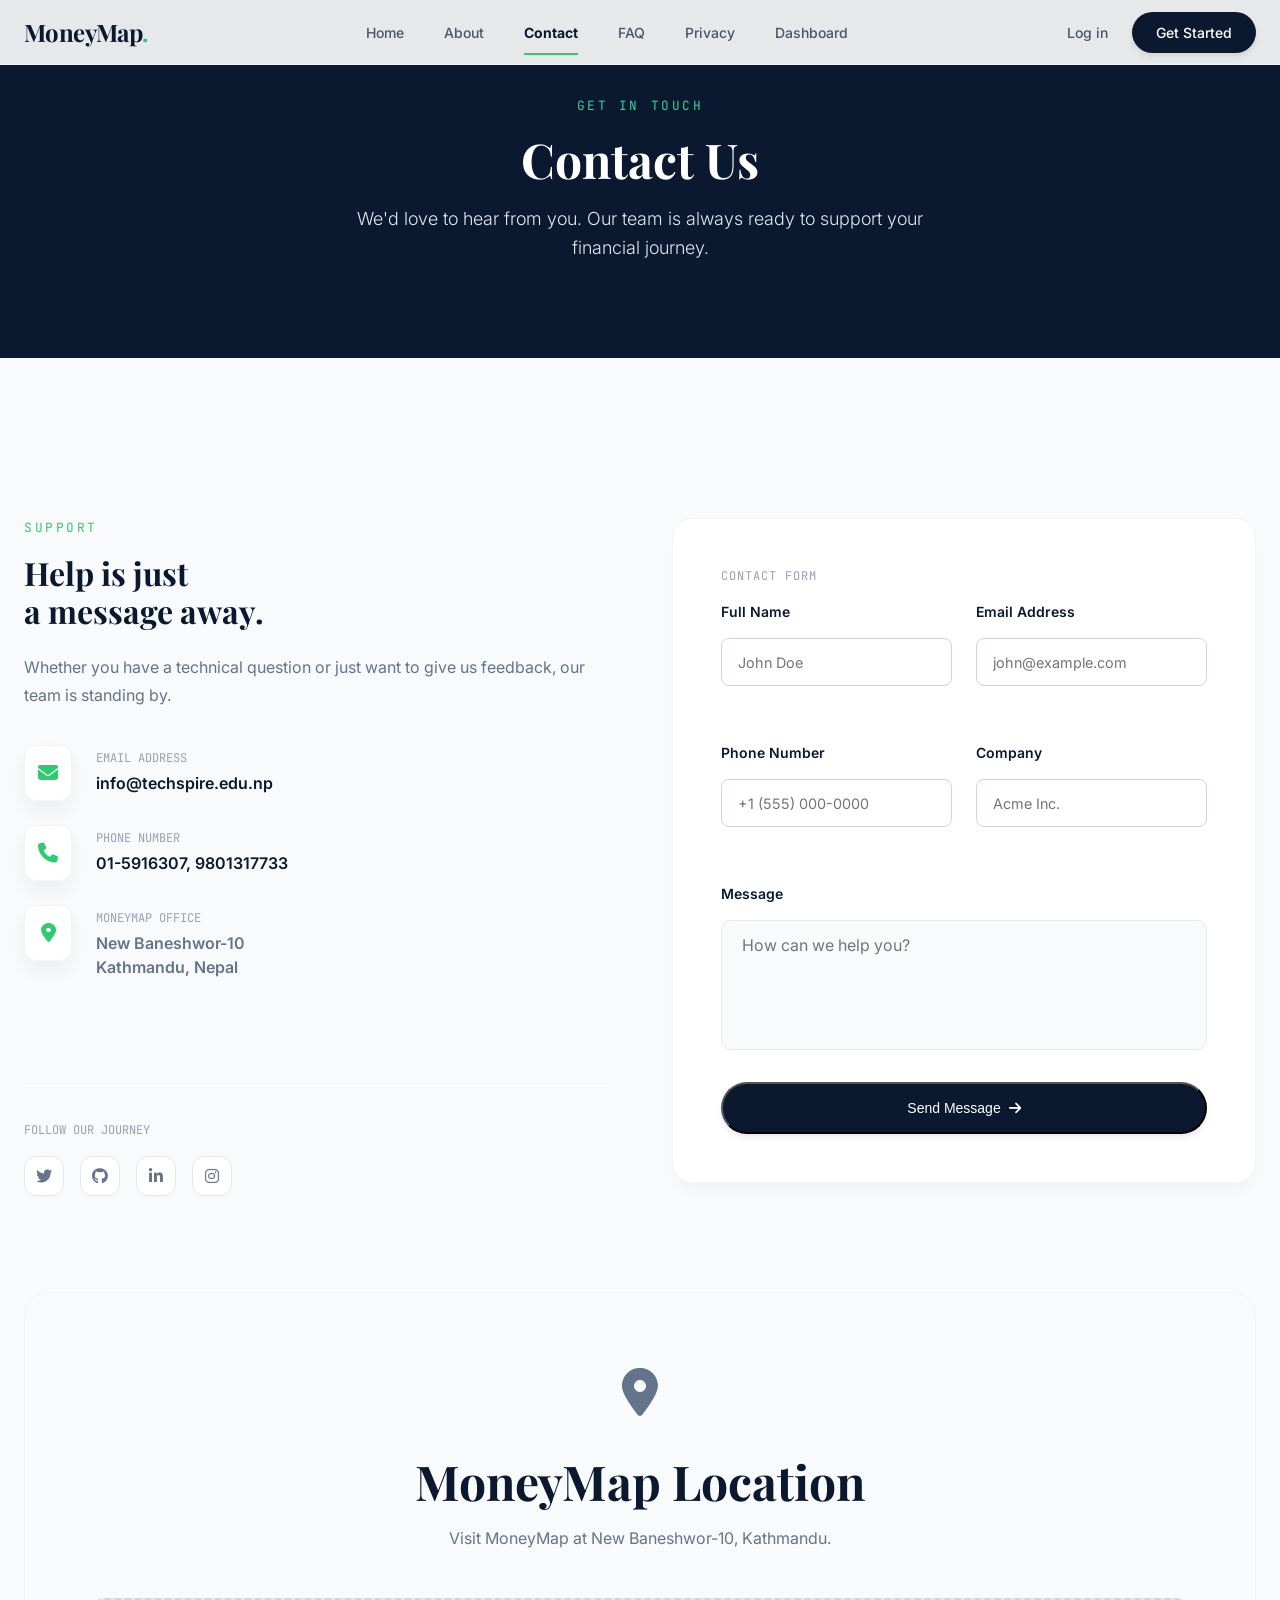
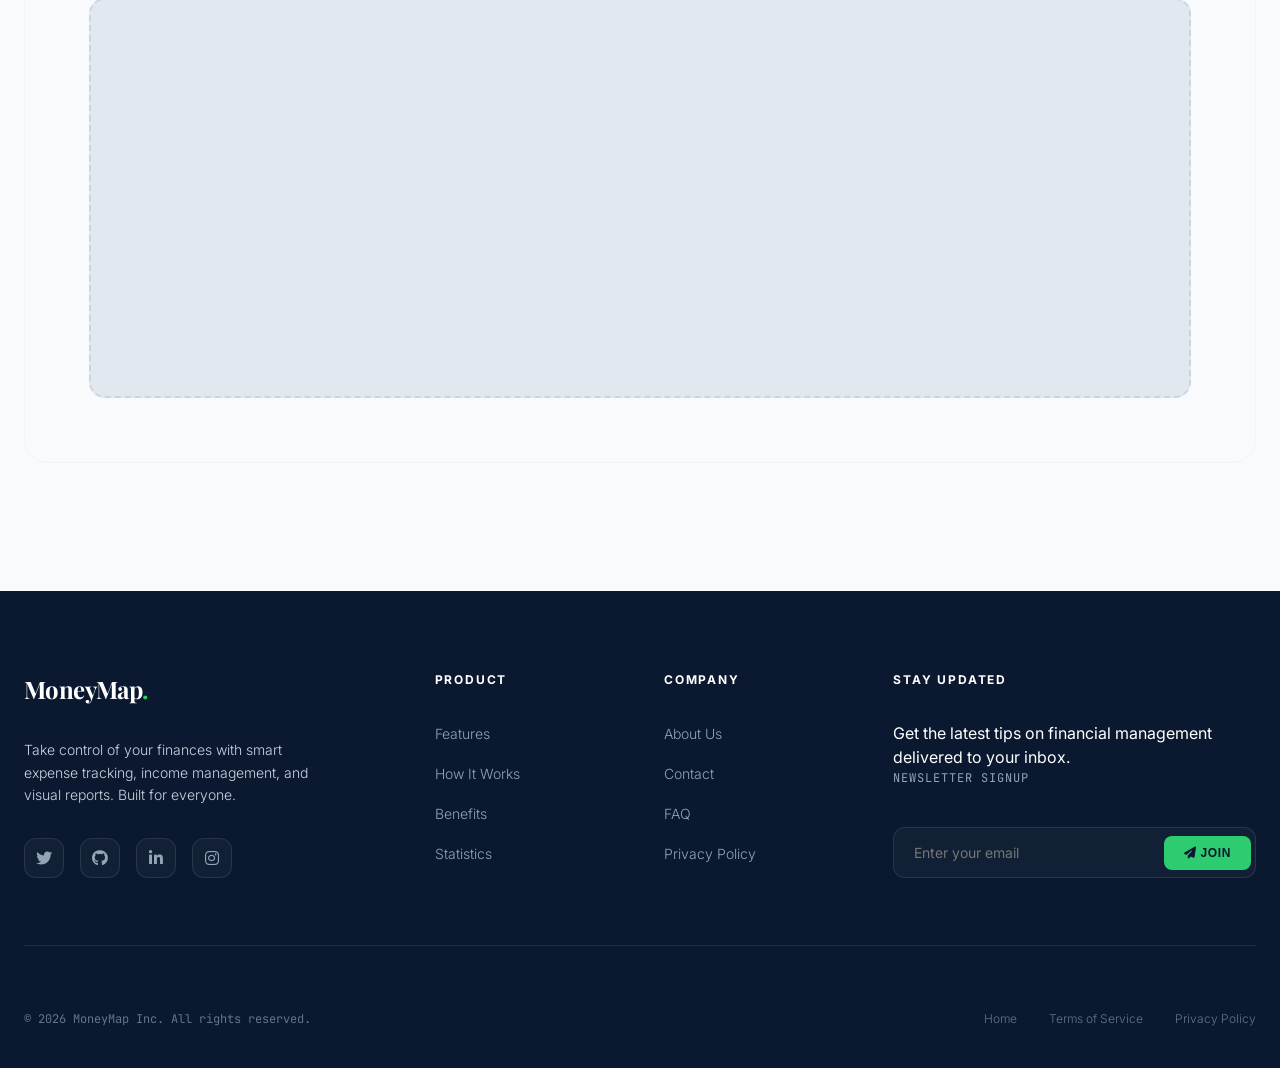
==== commit 3fa5e43e: "Update TechSpire location labels to MoneyMap location in contact page Co-authored-by: kritaneducatio" ====
--- a/contact.html
+++ b/contact.html
@@ -59,131 +59,131 @@
 
     <main>
         <!-- Page hero (Dark statistics style) -->
-        <section class="statistics public-ui-0001">
+        <section class="statistics hero__section">
             <div class="container reveal">
-                <div class="section-header public-ui-0002">
-                    <span class="section-badge public-ui-0003">Get in Touch</span>
-                    <h1 class="section-title public-ui-0004">Contact Us</h1>
-                    <p class="section-subtitle public-ui-0005">We'd love to hear from
+                <div class="section-header hero__header">
+                    <span class="section-badge hero__badge--compact">Get in Touch</span>
+                    <h1 class="section-title hero__heading--lg">Contact Us</h1>
+                    <p class="section-subtitle hero__subtitle">We'd love to hear from
                         you. Our team is always ready to support your financial journey.</p>
                 </div>
             </div>
         </section>
 
         <!-- Two-column section: Support Info & Contact Form -->
-        <section class="contact-main-section public-ui-0008">
+        <section class="contact-main-section page__content-section">
             <div class="container reveal">
-                <div class="contact-grid public-ui-0021">
+                <div class="contact-grid contact__content-grid">
                     <!-- Left: Support Info -->
                     <div class="contact-info">
                         <span class="section-badge">Support</span>
-                        <h2 class="section-title public-ui-0022">Help is just <br>a
+                        <h2 class="section-title contact__support-title">Help is just <br>a
                             message away.</h2>
-                        <p class="public-ui-0023">Whether you have a
+                        <p class="contact__support-text">Whether you have a
                             technical question or just want to give us feedback, our team is standing by.</p>
 
-                        <div class="info-list public-ui-0024">
-                            <div class="info-item public-ui-0025">
+                        <div class="info-list contact__info-list">
+                            <div class="info-item contact__info-item">
                                 <div
-                                    class="public-ui-0026">
+                                    class="contact__info-icon">
                                     <i class="fa-solid fa-envelope"></i>
                                 </div>
                                 <div>
                                     <span
-                                        class="public-ui-0027">Email
+                                        class="contact__info-label">Email
                                         Address</span>
                                     <a href="mailto:info@techspire.edu.np"
-                                        class="public-ui-0028">info@techspire.edu.np</a>
-                                </div>
-                            </div>
-                            <div class="info-item public-ui-0025">
+                                        class="contact__info-link">info@techspire.edu.np</a>
+                                </div>
+                            </div>
+                            <div class="info-item contact__info-item">
                                 <div
-                                    class="public-ui-0026">
+                                    class="contact__info-icon">
                                     <i class="fa-solid fa-phone"></i>
                                 </div>
                                 <div>
                                     <span
-                                        class="public-ui-0027">Phone
+                                        class="contact__info-label">Phone
                                         Number</span>
                                     <a href="tel:+97715916307"
-                                        class="public-ui-0028">01-5916307, 9801317733</a>
-                                </div>
-                            </div>
-                            <div class="info-item public-ui-0025">
+                                        class="contact__info-link">01-5916307, 9801317733</a>
+                                </div>
+                            </div>
+                            <div class="info-item contact__info-item">
                                 <div
-                                    class="public-ui-0026">
+                                    class="contact__info-icon">
                                     <i class="fa-solid fa-location-dot"></i>
                                 </div>
                                 <div>
                                     <span
-                                        class="public-ui-0027">TechSpire
+                                        class="contact__info-label">MoneyMap
                                         Office</span>
-                                    <p class="public-ui-0029">New Baneshwor-10<br>Kathmandu, Nepal</p>
+                                    <p class="contact__info-text">New Baneshwor-10<br>Kathmandu, Nepal</p>
                                 </div>
                             </div>
                         </div>
 
-                        <div class="public-ui-0030">
+                        <div class="contact__social-section">
                             <span
-                                class="public-ui-0031">Follow
+                                class="contact__social-label">Follow
                                 our journey</span>
-                            <div class="social-links public-ui-0032">
-                                <a href="https://twitter.com" class="social-link public-ui-0033"><i class="fa-brands fa-twitter"></i></a>
-                                <a href="https://github.com" class="social-link public-ui-0033"><i class="fa-brands fa-github"></i></a>
-                                <a href="https://www.linkedin.com" class="social-link public-ui-0033"><i class="fa-brands fa-linkedin-in"></i></a>
-                                <a href="https://www.instagram.com" class="social-link public-ui-0033"><i class="fa-brands fa-instagram"></i></a>
+                            <div class="social-links contact__social-links">
+                                <a href="https://twitter.com" class="social-link text--emphasis"><i class="fa-brands fa-twitter"></i></a>
+                                <a href="https://github.com" class="social-link text--emphasis"><i class="fa-brands fa-github"></i></a>
+                                <a href="https://www.linkedin.com" class="social-link text--emphasis"><i class="fa-brands fa-linkedin-in"></i></a>
+                                <a href="https://www.instagram.com" class="social-link text--emphasis"><i class="fa-brands fa-instagram"></i></a>
                             </div>
                         </div>
                     </div>
 
                     <!-- Right: Contact Form -->
-                    <div class="contact-form-wrap paper-card public-ui-0034">
+                    <div class="contact-form-wrap paper-card contact__form-panel">
                         <form id="contact-form" class="contact-form">
                             <fieldset class="form-fieldset">
                                 <legend class="form-legend">Contact Form</legend>
                             <div
-                                class="public-ui-0035">
+                                class="contact__form-row">
                                 <div class="form-group">
                                     <label for="name"
-                                        class="public-ui-0036">Full
+                                        class="contact__form-label">Full
                                         Name</label>
                                     <input type="text" id="name" name="name" placeholder="John Doe" required
-                                        class="public-ui-0037" />
+                                        class="contact__form-input" />
                                 </div>
                                 <div class="form-group">
                                     <label for="email"
-                                        class="public-ui-0036">Email
+                                        class="contact__form-label">Email
                                         Address</label>
                                     <input type="email" id="email" name="email" placeholder="john@example.com"
                                         pattern="[a-z0-9._%+-]+@[a-z0-9.-]+\.[a-z]{2,}$" required
-                                        class="public-ui-0037" />
+                                        class="contact__form-input" />
                                 </div>
                             </div>
                             <div
-                                class="public-ui-0035">
+                                class="contact__form-row">
                                 <div class="form-group">
                                     <label for="phone"
-                                        class="public-ui-0036">Phone
+                                        class="contact__form-label">Phone
                                         Number</label>
                                     <input type="tel" id="phone" name="phone" placeholder="+1 (555) 000-0000"
-                                        class="public-ui-0037" />
+                                        class="contact__form-input" />
                                 </div>
                                 <div class="form-group">
                                     <label for="company"
-                                        class="public-ui-0036">Company</label>
+                                        class="contact__form-label">Company</label>
                                     <input type="text" id="company" name="company" placeholder="Acme Inc."
-                                        class="public-ui-0037" />
-                                </div>
-                            </div>
-                            <div class="form-group public-ui-0038">
+                                        class="contact__form-input" />
+                                </div>
+                            </div>
+                            <div class="form-group section__block-spacing">
                                 <label for="message"
-                                    class="public-ui-0036">Message</label>
+                                    class="contact__form-label">Message</label>
                                 <textarea id="message" name="message" rows="5" placeholder="How can we help you?"
                                     required
-                                    class="public-ui-0039"></textarea>
-                            </div>
-                            <button type="submit" class="btn-primary public-ui-0040">
-                                Send Message <i class="fa-solid fa-arrow-right public-ui-0041"></i>
+                                    class="contact__form-textarea"></textarea>
+                            </div>
+                            <button type="submit" class="btn-primary contact__button-submit">
+                                Send Message <i class="fa-solid fa-arrow-right icon--trailing"></i>
                             </button>
                             </fieldset>
                         </form>
@@ -193,17 +193,17 @@
         </section>
 
         <!-- Map section: grey placeholder -->
-        <section class="reveal public-ui-0042">
+        <section class="reveal section__bottom-pad">
             <div class="container">
                 <div
-                    class="public-ui-0043">
-                    <div class="public-ui-0044"><i class="fa-solid fa-location-dot" aria-hidden="true"></i></div>
-                    <h2 class="section-title public-ui-0045">TechSpire Location</h2>
-                    <p class="public-ui-0046">Visit TechSpire College at New Baneshwor-10, Kathmandu.</p>
+                    class="contact__map-panel">
+                    <div class="contact__map-icon"><i class="fa-solid fa-location-dot" aria-hidden="true"></i></div>
+                    <h2 class="section-title contact__map-title">MoneyMap Location</h2>
+                    <p class="contact__map-description">Visit MoneyMap at New Baneshwor-10, Kathmandu.</p>
                     <div
-                        class="public-ui-0047">
+                        class="contact__map-frame">
                         <iframe
-                            title="TechSpire College Location"
+                            title="MoneyMap Location"
                             src="https://www.google.com/maps?q=New+Baneshwor-10,+Kathmandu&output=embed"
                             loading="lazy"
                             referrerpolicy="no-referrer-when-downgrade"
@@ -293,3 +293,5 @@
 </html>
 
 
+
+
--- a/css/style.css
+++ b/css/style.css
@@ -295,7 +295,7 @@
     @media print {
 
         .report-page .dashboard-sidebar,
-        .report-page .dashboard-top-tabs,
+        .report-page .dashboard__topbar,
         .report-page .btn-primary,
         .report-page .no-print {
             display: none !important;
@@ -1006,6 +1006,27 @@
 
 .section-title.light {
     color: #fff;
+}
+
+/* Dark hero overrides for public pages using statistics-style hero sections */
+.statistics.hero__section .hero__header {
+    position: relative;
+    z-index: 1;
+    margin-bottom: 0;
+    padding: 0;
+    background: none;
+}
+
+.statistics.hero__section .hero__badge--compact {
+    color: var(--emerald-400);
+}
+
+.statistics.hero__section .hero__heading--lg {
+    color: #fff;
+}
+
+.statistics.hero__section .hero__subtitle {
+    color: var(--slate-200);
 }
 
 .stats-grid {
@@ -2342,7 +2363,7 @@
     z-index: 10;
 }
 
-.faq-search-input {
+.faq__search-input {
     width: 100%;
     padding: 1.25rem 1.5rem 1.25rem 3.5rem;
     background: rgba(255, 255, 255, 0.05);
@@ -2354,14 +2375,14 @@
     transition: var(--transition-base);
 }
 
-.faq-search-input:focus {
+.faq__search-input:focus {
     outline: none;
     border-color: var(--money-green);
     background: rgba(255, 255, 255, 0.1);
     box-shadow: 0 0 0 4px rgba(46, 204, 113, 0.1);
 }
 
-.faq-search-wrap .search-icon {
+.faq-search-wrap .toolbar__search-icon {
     position: absolute;
     left: 1.25rem;
     top: 50%;
@@ -4418,7 +4439,7 @@
     margin-left: var(--sidebar-collapsed-width);
 }
 
-.dashboard-top-tabs {
+.dashboard__topbar {
     background: #fff;
     border-bottom: 1px solid var(--slate-200);
     padding: 0 2rem;
@@ -5170,7 +5191,7 @@
     padding: 1.25rem;
 }
 
-.categories-panel #categories-grid.entry-ui-0093 {
+.categories-panel #categories-grid.categories__grid {
     margin-top: 1rem;
 }
 
@@ -5409,7 +5430,7 @@
         margin-left: 0;
     }
 
-    .dashboard-top-tabs {
+    .dashboard__topbar {
         padding: 0 1rem;
     }
 
@@ -5464,7 +5485,7 @@
 }
 
 @media (max-width: 768px) {
-    .dashboard-top-tabs {
+    .dashboard__topbar {
         flex-wrap: wrap;
         gap: 0.5rem;
         padding: 0.5rem 0.75rem;
@@ -5565,7 +5586,7 @@
         width: 100%;
     }
 
-    .dashboard-content .summary-ui-0139 {
+    .dashboard-content .monthly-summary__chart-area {
         height: auto;
         min-height: 240px;
         padding: 1rem 0.25rem 0;
@@ -5574,44 +5595,44 @@
         gap: 0.5rem;
     }
 
-    .dashboard-content .summary-ui-0140 {
+    .dashboard-content .monthly-summary__week-column {
         width: 48px;
         flex: 0 0 auto;
     }
 
-    .dashboard-content .summary-ui-0141 {
+    .dashboard-content .monthly-summary__bar-group {
         height: 170px;
     }
 
-    .dashboard-content .settings-ui-0175 {
+    .dashboard-content .report__quarter-row {
         grid-template-columns: 1fr;
         gap: 0.5rem;
         align-items: flex-start;
     }
 
-    .dashboard-content .settings-ui-0176,
-    .dashboard-content .settings-ui-0179 {
+    .dashboard-content .report__quarter-label,
+    .dashboard-content .report__quarter-value {
         font-size: 0.75rem;
     }
 
-    .dashboard-content .settings-ui-0183 {
+    .dashboard-content .report__line-chart-wrap {
         height: 180px;
     }
 
-    .dashboard-content .settings-ui-0185 {
+    .dashboard-content .report__line-chart-labels {
         font-size: 0.62rem;
         gap: 0.45rem;
         overflow-x: auto;
     }
 
-    .dashboard-content .settings-ui-0204 {
+    .dashboard-content .settings__form-actions {
         margin-top: 1.5rem;
         flex-direction: column;
         align-items: stretch;
     }
 
-    .dashboard-content .settings-ui-0204 .btn-outline-sm,
-    .dashboard-content .settings-ui-0204 .btn-primary {
+    .dashboard-content .settings__form-actions .btn-outline-sm,
+    .dashboard-content .settings__form-actions .btn-primary {
         width: 100%;
     }
 
@@ -5657,15 +5678,15 @@
         flex-wrap: wrap;
     }
 
-    .dashboard-content .summary-ui-0139 {
+    .dashboard-content .monthly-summary__chart-area {
         min-height: 220px;
     }
 
-    .dashboard-content .summary-ui-0140 {
+    .dashboard-content .monthly-summary__week-column {
         width: 42px;
     }
 
-    .dashboard-content .settings-ui-0183 {
+    .dashboard-content .report__line-chart-wrap {
         height: 160px;
     }
 }
@@ -6016,7 +6037,7 @@
 }
 
 /* Dashboard Dark Mode Support */
-.dark-theme .dashboard-top-tabs,
+.dark-theme .dashboard__topbar,
 .dark-theme .dashboard-footer,
 .dark-theme .dashboard-toolbar,
 .dark-theme .table-card,
@@ -6060,10 +6081,10 @@
 .dark-theme .toolbar-date,
 .dark-theme .form-group input,
 .dark-theme .form-group select,
-.dark-theme .entry-ui-0085,
-.dark-theme .dashboard-ui-0102,
-.dark-theme .dashboard-ui-0104,
-.dark-theme .dashboard-ui-0105 {
+.dark-theme .form__input-control,
+.dark-theme .toolbar__search-input,
+.dark-theme .toolbar__filter-control,
+.dark-theme .expense-list__date-input {
     background: #0b1220;
     border-color: var(--border-subtle);
     color: var(--text-primary);
@@ -6207,15 +6228,15 @@
     align-items: start;
 }
 
-.settings-main-card {
+.settings__main-panel {
     padding: 1.5rem;
 }
 
-.settings-main-card > h4 {
+.settings__main-panel > h4 {
     margin-bottom: 0.15rem;
 }
 
-.settings-main-card .card-subtitle {
+.settings__main-panel .card-subtitle {
     display: block;
     margin-bottom: 1rem;
 }
@@ -6255,7 +6276,7 @@
     font-size: 1rem;
 }
 
-.settings-main-card .settings-ui-0174 {
+.settings__main-panel .report__bars-grid {
     margin-top: 1rem;
     background: var(--slate-50);
     border: 1px solid var(--slate-200);
@@ -6264,7 +6285,7 @@
     gap: 1rem;
 }
 
-.settings-ui-0204 {
+.settings__form-actions {
     margin-top: 1.25rem;
     display: flex;
     justify-content: flex-end;
@@ -6274,11 +6295,11 @@
     border-top: 1px solid var(--slate-100);
 }
 
-.profile-side-card .settings-ui-0192 {
+.profile-side-card .settings__profile-actions {
     gap: 0.65rem;
 }
 
-.profile-side-card .settings-ui-0192 .btn-outline-sm {
+.profile-side-card .settings__profile-actions .btn-outline-sm {
     width: 100%;
 }
 
@@ -6289,12 +6310,12 @@
 
 .dark-theme #settings-form .form-group input,
 .dark-theme #settings-form .form-group select,
-.dark-theme .settings-main-card .settings-ui-0174 {
+.dark-theme .settings__main-panel .report__bars-grid {
     background: #0b1220;
     border-color: var(--border-subtle);
 }
 
-.dark-theme .settings-ui-0204 {
+.dark-theme .settings__form-actions {
     border-top-color: var(--border-subtle);
 }
 
@@ -6363,16 +6384,16 @@
         padding: 1rem;
     }
 
-    .settings-main-card {
+    .settings__main-panel {
         padding: 1rem;
     }
 
-    .settings-ui-0204 {
+    .settings__form-actions {
         flex-direction: column;
     }
 
-    .settings-ui-0204 .btn-outline-sm,
-    .settings-ui-0204 .btn-primary {
+    .settings__form-actions .btn-outline-sm,
+    .settings__form-actions .btn-primary {
         width: 100%;
     }
 
@@ -6708,35 +6729,35 @@
     }
 }
 
-.public-ui-0021 {
+.contact__content-grid {
     display: grid;
     grid-template-columns: repeat(auto-fit, minmax(350px, 1fr));
     gap: 4rem;
 }
 
-.public-ui-0022 {
+.contact__support-title {
     font-size: 2rem;
     margin-bottom: 1.5rem;
 }
 
-.public-ui-0023 {
+.contact__support-text {
     color: var(--slate-500);
     margin-bottom: 3rem;
     line-height: 1.7;
 }
 
-.public-ui-0024 {
+.contact__info-list {
     display: grid;
     gap: 2rem;
 }
 
-.public-ui-0025 {
+.contact__info-item {
     display: flex;
     gap: 1.5rem;
     align-items: flex-start;
 }
 
-.public-ui-0026 {
+.contact__info-icon {
     width: 3rem;
     height: 3rem;
     background: var(--money-green);
@@ -6748,7 +6769,7 @@
     flex-shrink: 0;
 }
 
-.public-ui-0027 {
+.contact__info-label {
     display: block;
     font-family: var(--font-mono);
     font-size: 0.75rem;
@@ -6757,53 +6778,53 @@
     margin-bottom: 0.25rem;
 }
 
-.public-ui-0028 {
+.contact__info-link {
     font-weight: 600;
     color: var(--navy);
     text-decoration: none;
 }
 
-.public-ui-0029 {
+.contact__info-text {
     font-weight: 600;
     color: var(--navy);
     margin: 0;
 }
 
-.public-ui-0030 {
+.contact__social-section {
     margin-top: 4rem;
     padding-top: 2rem;
     border-top: 1px solid var(--slate-100);
 }
 
-.public-ui-0031 {
+.contact__social-label {
     font-family: var(--font-mono);
     font-size: 0.75rem;
     text-transform: uppercase;
     color: var(--slate-400);
 }
 
-.public-ui-0032 {
+.contact__social-links {
     margin-top: 1rem;
     display: flex;
     gap: 1rem;
 }
 
-.public-ui-0033 {
+.text--emphasis {
     color: var(--navy);
 }
 
-.public-ui-0034 {
+.contact__form-panel {
     padding: 3rem;
 }
 
-.public-ui-0035 {
+.contact__form-row {
     display: grid;
     grid-template-columns: 1fr 1fr;
     gap: 1.5rem;
     margin-bottom: 1.5rem;
 }
 
-.public-ui-0036 {
+.contact__form-label {
     display: block;
     font-size: 0.875rem;
     font-weight: 500;
@@ -6811,7 +6832,7 @@
     color: var(--slate-700);
 }
 
-.public-ui-0037 {
+.contact__form-input {
     width: 100%;
     padding: 0.75rem 1rem;
     border: 1px solid var(--slate-200);
@@ -6820,11 +6841,11 @@
     transition: var(--transition-base);
 }
 
-.public-ui-0038 {
+.section__block-spacing {
     margin-bottom: 2rem;
 }
 
-.public-ui-0039 {
+.contact__form-textarea {
     width: 100%;
     padding: 0.75rem 1rem;
     border: 1px solid var(--slate-200);
@@ -6834,21 +6855,21 @@
     resize: none;
 }
 
-.public-ui-0040 {
+.contact__button-submit {
     width: 100%;
     justify-content: center;
     padding: 1rem;
 }
 
-.public-ui-0041 {
+.icon--trailing {
     margin-left: 0.5rem;
 }
 
-.public-ui-0042 {
+.section__bottom-pad {
     padding: 0 0 8rem 0;
 }
 
-.public-ui-0043 {
+.contact__map-panel {
     background: var(--slate-wash);
     border: 1px solid var(--slate-100);
     border-radius: 24px;
@@ -6856,21 +6877,21 @@
     text-align: center;
 }
 
-.public-ui-0044 {
+.contact__map-icon {
     font-size: 3rem;
     margin-bottom: 1.5rem;
 }
 
-.public-ui-0045 {
+.contact__map-title {
     margin-bottom: 1rem;
 }
 
-.public-ui-0046 {
+.contact__map-description {
     color: var(--slate-500);
     margin-bottom: 3rem;
 }
 
-.public-ui-0047 {
+.contact__map-frame {
     width: 100%;
     height: 400px;
     background: #e2e8f0;
@@ -6884,27 +6905,27 @@
     font-size: 0.875rem;
 }
 
-.public-ui-0048 {
+.faq__content-wrap {
     max-width: 800px;
     margin: 0 auto;
 }
 
-.public-ui-0049 {
+.faq__category-group {
     margin-bottom: 5rem;
 }
 
-.public-ui-0050 {
+.faq__accordion-list {
     display: grid;
     gap: 1rem;
 }
 
-.public-ui-0051 {
+.faq__accordion-item {
     padding: 0;
     overflow: hidden;
     border: 1px solid var(--slate-100);
 }
 
-.public-ui-0052 {
+.faq__accordion-summary {
     padding: 1.5rem 2rem;
     cursor: pointer;
     font-weight: 600;
@@ -6915,19 +6936,19 @@
     list-style: none;
 }
 
-.public-ui-0053 {
+.faq__accordion-icon {
     font-size: 0.75rem;
     transition: transform 0.3s ease;
 }
 
-.public-ui-0054 {
+.faq__accordion-answer {
     padding: 0 2rem 1.5rem;
     color: var(--slate-500);
     line-height: 1.7;
     font-size: 0.9375rem;
 }
 
-.public-ui-0055 {
+.faq__cta-panel {
     background: var(--navy);
     border-radius: 24px;
     padding: 5rem 3rem;
@@ -6935,71 +6956,71 @@
     color: #fff;
 }
 
-.public-ui-0056 {
+.faq__cta-title {
     color: #fff;
     margin-bottom: 1.5rem;
 }
 
-.public-ui-0057 {
+.faq__cta-description {
     color: var(--slate-400);
     max-width: 30rem;
     margin: 0 auto 3rem;
     font-weight: 300;
 }
 
-.public-ui-0058 {
+.faq__button-cta {
     background: #fff;
     color: var(--navy);
     border: none;
 }
 
-.public-ui-0059 {
+.privacy__content-wrap {
     max-width: 760px;
     margin: 0 auto;
 }
 
-.public-ui-0060 {
+.privacy__section {
     margin-bottom: 4rem;
 }
 
-.public-ui-0061 {
+.privacy__section-badge {
     margin-bottom: 1.5rem;
 }
 
-.public-ui-0062 {
+.privacy__paragraph {
     color: var(--slate-600);
     line-height: 1.8;
     margin-bottom: 1.5rem;
 }
 
-.public-ui-0063 {
+.privacy__list {
     color: var(--slate-600);
     line-height: 1.8;
     padding-left: 1.5rem;
 }
 
-.public-ui-0064 {
+.privacy__list-item {
     margin-bottom: 0.75rem;
 }
 
-.public-ui-0065 {
+.privacy__action-row {
     text-align: center;
     margin-top: 6rem;
     padding-top: 4rem;
     border-top: 1px solid var(--slate-100);
 }
 
-.public-ui-0066 {
+.icon--leading {
     margin-right: 0.5rem;
 }
 
-.entry-ui-0067 {
+.form__fieldset--reset {
     border: none;
     padding: 0;
     margin: 0;
 }
 
-.entry-ui-0068 {
+.form__helper-label {
     font-size: 0.875rem;
     color: var(--slate-400);
     margin-bottom: 2rem;
@@ -7007,14 +7028,14 @@
     text-transform: uppercase;
 }
 
-.entry-ui-0069 {
+.form__header-row {
     display: flex;
     align-items: center;
     gap: 1rem;
     margin-bottom: 2rem;
 }
 
-.entry-ui-0070 {
+.add-expense__icon-badge {
     width: 48px;
     height: 48px;
     border-radius: 12px;
@@ -7027,42 +7048,42 @@
     box-shadow: 0 4px 10px rgba(59, 130, 246, 0.1);
 }
 
-.entry-ui-0071 {
+.meta__stack {
     display: flex;
     flex-direction: column;
 }
 
-.entry-ui-0072 {
+.meta__title {
     font-weight: 700;
     color: var(--navy);
     font-size: 0.9rem;
 }
 
-.entry-ui-0073 {
+.meta__caption {
     font-size: 0.75rem;
     color: var(--slate-400);
 }
 
-.entry-ui-0074 {
+.add-expense__button-submit {
     margin-top: 2rem;
     padding: 1rem 2rem;
 }
 
-.entry-ui-0075 {
+.feature-image-frame {
     height: 120px;
 }
 
-.entry-ui-0076 {
+.feature-image {
     width: 100%;
     height: 100%;
     object-fit: cover;
 }
 
-.entry-ui-0077 {
+.feature-card-body {
     padding-top: 1.5rem;
 }
 
-.entry-ui-0078 {
+.support-list {
     list-style: none;
     padding: 0 1.5rem 1.5rem;
     margin-top: 1rem;
@@ -7072,7 +7093,7 @@
     gap: 1rem;
 }
 
-.entry-ui-0079 {
+.add-income__icon-badge {
     width: 48px;
     height: 48px;
     border-radius: 12px;
@@ -7085,30 +7106,30 @@
     box-shadow: 0 4px 10px rgba(46, 204, 113, 0.1);
 }
 
-.entry-ui-0080 {
+.add-income__button-submit {
     margin-top: 2rem;
     padding: 1rem 2rem;
     background: var(--money-green);
 }
 
-.entry-ui-0081 {
+.form-card__title {
     font-family: var(--font-display);
     font-size: 2rem;
     color: var(--navy);
 }
 
-.entry-ui-0082 {
+.form-card__subtitle {
     color: var(--slate-400);
 }
 
-.entry-ui-0083 {
+.categories__form-layout {
     margin-top: 1.5rem;
     display: flex;
     flex-direction: column;
     gap: 1.25rem;
 }
 
-.entry-ui-0084 {
+.form__label-inline {
     display: block;
     font-size: 0.75rem;
     font-weight: 700;
@@ -7116,7 +7137,7 @@
     margin-bottom: 0.5rem;
 }
 
-.entry-ui-0085 {
+.form__input-control {
     width: 100%;
     padding: 0.75rem 1rem;
     border-radius: 12px;
@@ -7125,12 +7146,12 @@
     outline: none;
 }
 
-.entry-ui-0086 {
+.categories__type-options {
     display: flex;
     gap: 1rem;
 }
 
-.entry-ui-0087 {
+.categories__type-option {
     display: flex;
     align-items: center;
     gap: 0.5rem;
@@ -7138,13 +7159,13 @@
     font-size: 0.875rem;
 }
 
-.entry-ui-0088 {
+.categories__color-row {
     display: flex;
     align-items: center;
     gap: 1rem;
 }
 
-.entry-ui-0089 {
+.categories__color-input {
     width: 48px;
     height: 48px;
     border: none;
@@ -7153,32 +7174,32 @@
     cursor: pointer;
 }
 
-.entry-ui-0090 {
+.categories__button-submit {
     margin-top: 1rem;
     padding: 1rem;
     border-radius: 12px;
     font-weight: 600;
 }
 
-.entry-ui-0091 {
+.row--between-center {
     display: flex;
     justify-content: space-between;
     align-items: center;
 }
 
-.entry-ui-0092 {
+.categories__filter-pills {
     display: flex;
     gap: 0.5rem;
 }
 
-.entry-ui-0093 {
+.categories__grid {
     display: grid;
     grid-template-columns: repeat(auto-fill, minmax(200px, 1fr));
     gap: 1.5rem;
     margin-top: 2rem;
 }
 
-.entry-ui-0094 {
+.toast {
     position: fixed;
     bottom: 2rem;
     right: 2rem;
@@ -7195,24 +7216,24 @@
     z-index: 1000;
 }
 
-.entry-ui-0095 {
+.toast__text {
     font-weight: 600;
     font-size: 0.875rem;
 }
 
-.dashboard-ui-0096 {
+.dashboard__donut-income {
     background: conic-gradient(var(--money-green) 67%, #e2e8f0 0);
 }
 
-.dashboard-ui-0097 {
+.dashboard__donut-expense {
     background: conic-gradient(var(--money-orange) 45%, #e2e8f0 0);
 }
 
-.dashboard-ui-0098 {
+.dashboard__donut-balance {
     background: conic-gradient(var(--blue-600) 82%, #e2e8f0 0);
 }
 
-.dashboard-ui-0099 {
+.list__toolbar {
     display: flex;
     justify-content: space-between;
     align-items: center;
@@ -7221,13 +7242,13 @@
     flex-wrap: wrap;
 }
 
-.dashboard-ui-0100 {
+.toolbar__search-area {
     position: relative;
     flex: 1;
     min-width: 250px;
 }
 
-.dashboard-ui-0101 {
+.toolbar__search-icon {
     position: absolute;
     left: 1rem;
     top: 50%;
@@ -7235,7 +7256,7 @@
     color: var(--slate-400);
 }
 
-.dashboard-ui-0102 {
+.toolbar__search-input {
     width: 100%;
     padding: 0.75rem 1rem 0.75rem 2.5rem;
     border-radius: 12px;
@@ -7244,13 +7265,13 @@
     outline: none;
 }
 
-.dashboard-ui-0103 {
+.toolbar__filter-row {
     display: flex;
     gap: 0.75rem;
     flex-wrap: wrap;
 }
 
-.dashboard-ui-0104 {
+.toolbar__filter-control {
     padding: 0.75rem 1.5rem;
     border-radius: 12px;
     border: 1px solid var(--slate-100);
@@ -7260,7 +7281,7 @@
     cursor: pointer;
 }
 
-.dashboard-ui-0105 {
+.expense-list__date-input {
     padding: 0.75rem 1rem;
     border-radius: 12px;
     border: 1px solid var(--slate-100);
@@ -7269,69 +7290,69 @@
     outline: none;
 }
 
-.dashboard-ui-0106 {
+.toolbar__actions {
     display: flex;
     gap: 0.75rem;
 }
 
-.dashboard-ui-0107 {
+.toolbar__action-chip {
     padding: 0.75rem 1.25rem;
     border-radius: 12px;
     font-weight: 600;
 }
 
-.dashboard-ui-0108 {
+.table__section {
     margin-top: 1.5rem;
 }
 
-.dashboard-ui-0109 {
+.table__cell--left {
     text-align: left;
 }
 
-.dashboard-ui-0110 {
+.table__cell--right {
     text-align: right;
 }
 
-.dashboard-ui-0111 {
+.author__inline {
     display: flex;
     align-items: center;
     gap: 0.75rem;
 }
 
-.dashboard-ui-0112 {
+.avatar-sm {
     width: 32px;
     height: 32px;
     border-radius: 50%;
     object-fit: cover;
 }
 
-.dashboard-ui-0113 {
+.author__name {
     font-weight: 600;
     color: var(--navy);
     font-size: 0.875rem;
 }
 
-.dashboard-ui-0114 {
+.table__text-main {
     color: var(--navy);
     font-size: 0.875rem;
 }
 
-.dashboard-ui-0115 {
+.table__text-muted {
     color: var(--slate-600);
     font-size: 0.875rem;
 }
 
-.dashboard-ui-0116 {
+.expense-list__amount-cell {
     text-align: right;
     font-weight: 700;
 }
 
-.dashboard-ui-0117 {
+.expense-list__status-verified {
     background: rgba(46, 204, 113, 0.1);
     color: var(--money-green);
 }
 
-.dashboard-ui-0118 {
+.expense-list__status-pending {
     background: var(--slate-wash);
     color: var(--slate-400);
     font-size: 0.7rem;
@@ -7339,7 +7360,7 @@
     border-radius: 100px;
 }
 
-.dashboard-ui-0119 {
+.pagination__bar {
     display: flex;
     justify-content: space-between;
     align-items: center;
@@ -7347,18 +7368,18 @@
     border-top: 1px solid var(--slate-100);
 }
 
-.dashboard-ui-0120 {
+.pagination__note {
     font-size: 0.8125rem;
     color: var(--slate-400);
 }
 
-.dashboard-ui-0121 {
+.pagination__actions {
     display: flex;
     gap: 0.5rem;
     align-items: center;
 }
 
-.dashboard-ui-0122 {
+.expense-list__pagination-prev {
     padding: 0.5rem 0.75rem;
     border-radius: 8px;
     border: 1px solid var(--slate-100);
@@ -7367,7 +7388,7 @@
     font-size: 0.8125rem;
 }
 
-.dashboard-ui-0123 {
+.expense-list__pagination-active {
     padding: 0.5rem 0.75rem;
     border-radius: 8px;
     background: var(--blue-600);
@@ -7377,7 +7398,7 @@
     font-weight: 600;
 }
 
-.dashboard-ui-0124 {
+.pagination__link--neutral {
     padding: 0.5rem 0.75rem;
     border-radius: 8px;
     border: 1px solid var(--slate-100);
@@ -7386,7 +7407,7 @@
     font-size: 0.8125rem;
 }
 
-.dashboard-ui-0125 {
+.income-list__date-input {
     padding: 0.75rem 1rem;
     border-radius: 12px;
     border: 1px solid var(--slate-100);
@@ -7394,20 +7415,20 @@
     outline: none;
 }
 
-.dashboard-ui-0126 {
+.income-list__button-add {
     padding: 0.75rem 1.25rem;
     border-radius: 12px;
     font-weight: 600;
     background: var(--money-green);
 }
 
-.dashboard-ui-0127 {
+.income-list__amount-cell {
     text-align: right;
     font-weight: 700;
     color: var(--money-green);
 }
 
-.dashboard-ui-0128 {
+.income-list__insights-strip {
     display: flex;
     gap: 1.5rem;
     padding: 1.5rem;
@@ -7416,7 +7437,7 @@
     flex-wrap: wrap;
 }
 
-.dashboard-ui-0129 {
+.income-list__insight-chip {
     background: #fff;
     padding: 0.5rem 1rem;
     border-radius: 100px;
@@ -7426,25 +7447,25 @@
     gap: 0.5rem;
 }
 
-.dashboard-ui-0130 {
+.income-list__insight-primary {
     font-weight: 700;
     color: var(--navy);
     font-size: 0.8125rem;
 }
 
-.dashboard-ui-0131 {
+.income-list__insight-income {
     font-weight: 700;
     color: var(--money-green);
     font-size: 0.8125rem;
 }
 
-.dashboard-ui-0132 {
+.income-list__insight-secondary {
     font-weight: 700;
     color: var(--blue-600);
     font-size: 0.8125rem;
 }
 
-.dashboard-ui-0133 {
+.income-list__pagination-active {
     padding: 0.5rem 0.75rem;
     border-radius: 8px;
     background: var(--money-green);
@@ -7454,39 +7475,39 @@
     font-weight: 600;
 }
 
-.summary-ui-0134 {
+.period-label {
     font-style: italic;
     color: var(--blue-600);
 }
 
-.summary-ui-0135 {
+.monthly-summary__legend {
     display: flex;
     gap: 1rem;
     font-size: 0.75rem;
     color: var(--slate-400);
 }
 
-.summary-ui-0136 {
+.monthly-summary__legend-item {
     display: flex;
     align-items: center;
     gap: 0.4rem;
 }
 
-.summary-ui-0137 {
+.monthly-summary__legend-income-dot {
     width: 10px;
     height: 10px;
     border-radius: 2px;
     background: var(--money-green);
 }
 
-.summary-ui-0138 {
+.monthly-summary__legend-expense-dot {
     width: 10px;
     height: 10px;
     border-radius: 2px;
     background: var(--money-orange);
 }
 
-.summary-ui-0139 {
+.monthly-summary__chart-area {
     height: 300px;
     padding: 2rem 1rem 0;
     display: flex;
@@ -7495,7 +7516,7 @@
     border-bottom: 1px solid var(--slate-100);
 }
 
-.summary-ui-0140 {
+.monthly-summary__week-column {
     display: flex;
     flex-direction: column;
     align-items: center;
@@ -7503,14 +7524,14 @@
     width: 60px;
 }
 
-.summary-ui-0141 {
+.monthly-summary__bar-group {
     display: flex;
     align-items: flex-end;
     gap: 4px;
     height: 200px;
 }
 
-.summary-ui-0142 {
+.monthly-summary__bar-income-week1 {
     width: 12px;
     height: 85%;
     background: var(--money-green);
@@ -7518,7 +7539,7 @@
     transition: height 0.6s ease;
 }
 
-.summary-ui-0143 {
+.monthly-summary__bar-expense-week1 {
     width: 12px;
     height: 45%;
     background: var(--money-orange);
@@ -7526,122 +7547,122 @@
     transition: height 0.6s ease;
 }
 
-.summary-ui-0144 {
+.monthly-summary__week-label {
     font-size: 0.75rem;
     font-weight: 600;
     color: var(--slate-400);
 }
 
-.summary-ui-0145 {
+.monthly-summary__bar-income-week2 {
     width: 12px;
     height: 95%;
     background: var(--money-green);
     border-radius: 4px 4px 0 0;
 }
 
-.summary-ui-0146 {
+.monthly-summary__bar-expense-week2 {
     width: 12px;
     height: 35%;
     background: var(--money-orange);
     border-radius: 4px 4px 0 0;
 }
 
-.summary-ui-0147 {
+.monthly-summary__bar-income-week3 {
     width: 12px;
     height: 60%;
     background: var(--money-green);
     border-radius: 4px 4px 0 0;
 }
 
-.summary-ui-0148 {
+.monthly-summary__bar-expense-week3 {
     width: 12px;
     height: 75%;
     background: var(--money-orange);
     border-radius: 4px 4px 0 0;
 }
 
-.summary-ui-0149 {
+.monthly-summary__bar-income-week4 {
     width: 12px;
     height: 80%;
     background: var(--money-green);
     border-radius: 4px 4px 0 0;
 }
 
-.summary-ui-0150 {
+.monthly-summary__bar-expense-week4 {
     width: 12px;
     height: 50%;
     background: var(--money-orange);
     border-radius: 4px 4px 0 0;
 }
 
-.summary-ui-0151 {
+.dashboard__row--two-column {
     margin-top: 2rem;
 }
 
-.summary-ui-0152 {
+.monthly-summary__planned-amount {
     text-align: right;
     color: var(--slate-400);
 }
 
-.summary-ui-0153 {
+.monthly-summary__actual-amount-positive {
     text-align: right;
     color: var(--money-green);
     font-weight: 600;
 }
 
-.summary-ui-0154 {
+.monthly-summary__variance-icon-ok {
     color: var(--money-green);
 }
 
-.summary-ui-0155 {
+.monthly-summary__actual-amount-warning {
     text-align: right;
     color: var(--money-orange);
     font-weight: 600;
 }
 
-.summary-ui-0156 {
+.monthly-summary__variance-text-warning {
     color: var(--money-orange);
     font-size: 0.75rem;
 }
 
-.summary-ui-0157 {
+.monthly-summary__variance-text-positive {
     color: var(--money-green);
     font-size: 0.75rem;
 }
 
-.summary-ui-0158 {
+.monthly-summary__total-row {
     background: var(--slate-wash);
     font-weight: 700;
 }
 
-.summary-ui-0159 {
+.monthly-summary__net-amount {
     text-align: right;
     color: var(--blue-600);
 }
 
-.summary-ui-0160 {
+.monthly-summary__health-badge {
     font-size: 0.7rem;
 }
 
-.summary-ui-0161 {
+.monthly-summary__insights-panel {
     background: var(--navy);
     color: #fff;
 }
 
-.summary-ui-0162 {
+.monthly-summary__insights-list {
     display: grid;
     gap: 1.5rem;
     margin-top: 2rem;
 }
 
-.summary-ui-0163 {
+.monthly-summary__insight-card {
     padding: 1.5rem;
     border-radius: 16px;
     background: rgba(255, 255, 255, 0.05);
     border: 1px solid rgba(255, 255, 255, 0.1);
 }
 
-.summary-ui-0164 {
+.monthly-summary__insight-label {
     font-size: 0.75rem;
     color: var(--slate-400);
     display: block;
@@ -7650,40 +7671,40 @@
     text-transform: uppercase;
 }
 
-.summary-ui-0165 {
+.monthly-summary__insight-metric-row {
     display: flex;
     justify-content: space-between;
     align-items: flex-end;
 }
 
-.summary-ui-0166 {
+.monthly-summary__insight-metric-value {
     font-size: 2rem;
     font-weight: 700;
 }
 
-.summary-ui-0167 {
+.monthly-summary__insight-metric-trend {
     color: var(--money-green);
     font-size: 0.8125rem;
 }
 
-.summary-ui-0168 {
+.monthly-summary__highlight-title {
     font-size: 1.25rem;
     font-weight: 600;
 }
 
-.summary-ui-0169 {
+.monthly-summary__highlight-detail {
     color: var(--slate-400);
     font-size: 0.8125rem;
 }
 
-.summary-ui-0170 {
+.monthly-summary__wealth-status-row {
     display: flex;
     align-items: center;
     gap: 0.75rem;
     margin-top: 0.5rem;
 }
 
-.summary-ui-0171 {
+.monthly-summary__wealth-status-dot {
     width: 12px;
     height: 12px;
     border-radius: 50%;
@@ -7691,90 +7712,90 @@
     box-shadow: 0 0 10px var(--money-green);
 }
 
-.summary-ui-0172 {
+.monthly-summary__wealth-status-text {
     font-weight: 600;
     font-size: 1.125rem;
 }
 
-.summary-ui-0173 {
+.report__button-print {
     padding: 0.75rem 1.5rem;
     background: var(--navy);
 }
 
-.settings-ui-0174 {
+.report__bars-grid {
     margin-top: 2rem;
     display: grid;
     gap: 1.5rem;
 }
 
-.settings-ui-0175 {
+.report__quarter-row {
     display: grid;
     grid-template-columns: 80px 1fr 100px;
     align-items: center;
     gap: 1.5rem;
 }
 
-.settings-ui-0176 {
+.report__quarter-label {
     font-size: 0.8125rem;
     font-weight: 600;
     color: var(--slate-400);
 }
 
-.settings-ui-0177 {
+.report__quarter-track {
     height: 12px;
     background: var(--slate-wash);
     border-radius: 6px;
     overflow: hidden;
 }
 
-.settings-ui-0178 {
+.report__quarter-fill-q1 {
     width: 75%;
     height: 100%;
     background: var(--money-green);
     border-radius: 6px;
 }
 
-.settings-ui-0179 {
+.report__quarter-value {
     text-align: right;
     font-weight: 700;
     color: var(--navy);
 }
 
-.settings-ui-0180 {
+.report__quarter-fill-q2 {
     width: 85%;
     height: 100%;
     background: var(--money-green);
     border-radius: 6px;
 }
 
-.settings-ui-0181 {
+.report__quarter-fill-q3 {
     width: 65%;
     height: 100%;
     background: var(--money-green);
     border-radius: 6px;
 }
 
-.settings-ui-0182 {
+.report__quarter-fill-q4 {
     width: 90%;
     height: 100%;
     background: var(--money-green);
     border-radius: 6px;
 }
 
-.settings-ui-0183 {
+.report__line-chart-wrap {
     margin-top: 2rem;
     position: relative;
     height: 200px;
     width: 100%;
 }
 
-.settings-ui-0184 {
+.report__line-chart-svg {
     width: 100%;
     height: 100%;
     overflow: visible;
 }
 
-.settings-ui-0185 {
+.report__line-chart-labels {
     display: flex;
     justify-content: space-between;
     margin-top: 1rem;
@@ -7783,19 +7804,19 @@
     font-family: var(--font-mono);
 }
 
-.settings-ui-0186 {
+.settings__profile-panel {
     text-align: center;
     padding: 2.5rem 1.5rem;
 }
 
-.settings-ui-0187 {
+.settings__avatar-wrap {
     position: relative;
     width: 120px;
     height: 120px;
     margin: 0 auto 1.5rem;
 }
 
-.settings-ui-0188 {
+.settings__profile-avatar {
     width: 100%;
     height: 100%;
     border-radius: 50%;
@@ -7804,7 +7825,7 @@
     object-fit: cover;
 }
 
-.settings-ui-0189 {
+.settings__button-avatar-edit {
     position: absolute;
     bottom: 0;
     right: 0;
@@ -7816,62 +7837,62 @@
     border: 2px solid #fff;
 }
 
-.settings-ui-0190 {
+.settings__profile-name {
     margin-bottom: 0.25rem;
 }
 
-.settings-ui-0191 {
+.settings__profile-divider {
     margin: 2rem 0;
     border: none;
     border-top: 1px solid var(--slate-100);
 }
 
-.settings-ui-0192 {
+.settings__profile-actions {
     display: flex;
     flex-direction: column;
     gap: 0.75rem;
 }
 
-.settings-ui-0193 {
+.settings__button-upload {
     width: 100%;
 }
 
-.settings-ui-0194 {
+.settings__button-remove {
     width: 100%;
     color: var(--money-orange);
     border-color: rgba(230, 126, 34, 0.2);
 }
 
-.settings-ui-0195 {
+.settings__profile-form {
     margin-top: 1rem;
     width: 100%;
     display: block;
 }
 
-.settings-ui-0196 {
+.settings__preferences-title {
     margin-top: 3rem;
 }
 
-.settings-ui-0197 {
+.settings__preference-label {
     font-weight: 600;
     color: var(--navy);
     display: block;
 }
 
-.settings-ui-0198 {
+.settings__toggle-switch {
     position: relative;
     display: inline-block;
     width: 44px;
     height: 24px;
 }
 
-.settings-ui-0199 {
+.settings__toggle-input {
     opacity: 0;
     width: 0;
     height: 0;
 }
 
-.settings-ui-0200 {
+.settings__toggle-track-off {
     position: absolute;
     cursor: pointer;
     top: 0;
@@ -7883,7 +7904,7 @@
     border-radius: 34px;
 }
 
-.settings-ui-0201 {
+.settings__toggle-knob-off {
     position: absolute;
     height: 18px;
     width: 18px;
@@ -7894,7 +7915,7 @@
     border-radius: 50%;
 }
 
-.settings-ui-0202 {
+.settings__toggle-track-on {
     position: absolute;
     cursor: pointer;
     top: 0;
@@ -7906,7 +7927,7 @@
     border-radius: 34px;
 }
 
-.settings-ui-0203 {
+.settings__toggle-knob-on {
     position: absolute;
     height: 18px;
     width: 18px;
@@ -7917,14 +7938,14 @@
     border-radius: 50%;
 }
 
-.settings-ui-0204 {
+.settings__form-actions {
     margin-top: 3rem;
     display: flex;
     justify-content: flex-end;
     gap: 1rem;
 }
 
-.settings-ui-0205 {
+.settings__button-save {
     padding: 0.75rem 2rem;
     border-radius: 12px;
     font-weight: 600;
@@ -7934,28 +7955,28 @@
 
 /* Post-migration responsive safeguards for dashboard pages */
 @media (max-width: 768px) {
-    .dashboard-ui-0100 {
+    .toolbar__search-area {
         min-width: 0;
     }
 
-    .entry-ui-0093 {
+    .categories__grid {
         grid-template-columns: 1fr;
         gap: 0.75rem;
     }
 
-    .settings-ui-0195 {
+    .settings__profile-form {
         margin-top: 0.85rem;
         width: 100%;
         display: block;
     }
 
-    .settings-ui-0204 {
+    .settings__form-actions {
         flex-direction: column;
         align-items: stretch;
         margin-top: 1.5rem;
     }
 
-    .summary-ui-0139 {
+    .monthly-summary__chart-area {
         height: auto;
         min-height: 240px;
         padding: 1rem 0.25rem 0;
@@ -7964,26 +7985,26 @@
         gap: 0.5rem;
     }
 
-    .summary-ui-0140 {
+    .monthly-summary__week-column {
         width: 48px;
         flex: 0 0 auto;
     }
 
-    .summary-ui-0141 {
+    .monthly-summary__bar-group {
         height: 170px;
     }
 
-    .settings-ui-0175 {
+    .report__quarter-row {
         grid-template-columns: 1fr;
         gap: 0.5rem;
         align-items: flex-start;
     }
 
-    .settings-ui-0183 {
+    .report__line-chart-wrap {
         height: 180px;
     }
 
-    .settings-ui-0185 {
+    .report__line-chart-labels {
         font-size: 0.62rem;
         gap: 0.45rem;
         overflow-x: auto;
@@ -7991,15 +8012,15 @@
 }
 
 @media (max-width: 480px) {
-    .summary-ui-0139 {
+    .monthly-summary__chart-area {
         min-height: 220px;
     }
 
-    .summary-ui-0140 {
+    .monthly-summary__week-column {
         width: 42px;
     }
 
-    .settings-ui-0183 {
+    .report__line-chart-wrap {
         height: 160px;
     }
 }
@@ -8013,7 +8034,7 @@
     margin-bottom: 1.25rem;
 }
 
-.monthly-summary-page .summary-ui-0139 {
+.monthly-summary-page .monthly-summary__chart-area {
     height: 246px;
     margin-top: 0.5rem;
     padding: 1rem 1rem 0.25rem;
@@ -8024,24 +8045,24 @@
         linear-gradient(180deg, #ffffff 0%, #fbfdff 100%);
 }
 
-.monthly-summary-page .summary-ui-0140 {
+.monthly-summary-page .monthly-summary__week-column {
     width: 72px;
     gap: 0.6rem;
 }
 
-.monthly-summary-page .summary-ui-0141 {
+.monthly-summary-page .monthly-summary__bar-group {
     height: 168px;
     gap: 6px;
 }
 
-.monthly-summary-page .summary-ui-0142,
-.monthly-summary-page .summary-ui-0143,
-.monthly-summary-page .summary-ui-0145,
-.monthly-summary-page .summary-ui-0146,
-.monthly-summary-page .summary-ui-0147,
-.monthly-summary-page .summary-ui-0148,
-.monthly-summary-page .summary-ui-0149,
-.monthly-summary-page .summary-ui-0150 {
+.monthly-summary-page .monthly-summary__bar-income-week1,
+.monthly-summary-page .monthly-summary__bar-expense-week1,
+.monthly-summary-page .monthly-summary__bar-income-week2,
+.monthly-summary-page .monthly-summary__bar-expense-week2,
+.monthly-summary-page .monthly-summary__bar-income-week3,
+.monthly-summary-page .monthly-summary__bar-expense-week3,
+.monthly-summary-page .monthly-summary__bar-income-week4,
+.monthly-summary-page .monthly-summary__bar-expense-week4 {
     width: 13px;
     border-radius: 6px 6px 0 0;
 }
@@ -8054,28 +8075,28 @@
     margin-bottom: 0.85rem;
 }
 
-.monthly-summary-page .summary-ui-0161 {
+.monthly-summary-page .monthly-summary__insights-panel {
     border: 1px solid var(--slate-100);
     background: linear-gradient(180deg, #ffffff 0%, #f8fbff 100%);
     color: var(--navy);
 }
 
-.monthly-summary-page .summary-ui-0163 {
+.monthly-summary-page .monthly-summary__insight-card {
     background: var(--slate-50);
     border-color: var(--slate-100);
     backdrop-filter: none;
 }
 
-.monthly-summary-page .summary-ui-0161 h4,
-.monthly-summary-page .summary-ui-0161 .summary-ui-0168,
-.monthly-summary-page .summary-ui-0161 .summary-ui-0166,
-.monthly-summary-page .summary-ui-0161 .summary-ui-0172 {
+.monthly-summary-page .monthly-summary__insights-panel h4,
+.monthly-summary-page .monthly-summary__insights-panel .monthly-summary__highlight-title,
+.monthly-summary-page .monthly-summary__insights-panel .monthly-summary__insight-metric-value,
+.monthly-summary-page .monthly-summary__insights-panel .monthly-summary__wealth-status-text {
     color: var(--navy);
 }
 
-.monthly-summary-page .summary-ui-0161 .card-subtitle,
-.monthly-summary-page .summary-ui-0161 .summary-ui-0164,
-.monthly-summary-page .summary-ui-0161 .summary-ui-0169 {
+.monthly-summary-page .monthly-summary__insights-panel .card-subtitle,
+.monthly-summary-page .monthly-summary__insights-panel .monthly-summary__insight-label,
+.monthly-summary-page .monthly-summary__insights-panel .monthly-summary__highlight-detail {
     color: var(--slate-500);
 }
 
@@ -8087,58 +8108,58 @@
     margin-bottom: 0.35rem;
 }
 
-.monthly-summary-page .dashboard-row.summary-ui-0151 {
+.monthly-summary-page .dashboard-row.dashboard__row--two-column {
     align-items: stretch;
 }
 
-.monthly-summary-page .dashboard-row.summary-ui-0151 > .paper-card {
+.monthly-summary-page .dashboard-row.dashboard__row--two-column > .paper-card {
     height: 100%;
     display: flex;
     flex-direction: column;
 }
 
-.monthly-summary-page .dashboard-row.summary-ui-0151 .table-responsive {
+.monthly-summary-page .dashboard-row.dashboard__row--two-column .table-responsive {
     margin-top: 0.75rem;
 }
 
-.monthly-summary-page .summary-ui-0161 .summary-ui-0162 {
+.monthly-summary-page .monthly-summary__insights-panel .monthly-summary__insights-list {
     flex: 1;
 }
 
 @media (max-width: 768px) {
-    .monthly-summary-page .dashboard-row.summary-ui-0151 {
+    .monthly-summary-page .dashboard-row.dashboard__row--two-column {
         margin-top: 1rem;
     }
 
-    .monthly-summary-page .dashboard-row.summary-ui-0151 > .paper-card {
+    .monthly-summary-page .dashboard-row.dashboard__row--two-column > .paper-card {
         height: auto;
     }
 
-    .monthly-summary-page .summary-ui-0139 {
+    .monthly-summary-page .monthly-summary__chart-area {
         height: auto;
         min-height: 220px;
         padding: 0.9rem 0.75rem 0.2rem;
     }
 
-    .monthly-summary-page .summary-ui-0140 {
+    .monthly-summary-page .monthly-summary__week-column {
         width: 56px;
         gap: 0.5rem;
     }
 
-    .monthly-summary-page .summary-ui-0141 {
+    .monthly-summary-page .monthly-summary__bar-group {
         height: 150px;
     }
 
-    .monthly-summary-page .summary-ui-0161 {
+    .monthly-summary-page .monthly-summary__insights-panel {
         padding: 1rem;
     }
 
-    .monthly-summary-page .summary-ui-0162 {
+    .monthly-summary-page .monthly-summary__insights-list {
         margin-top: 1rem;
         gap: 0.85rem;
     }
 
-    .monthly-summary-page .summary-ui-0135 {
+    .monthly-summary-page .monthly-summary__legend {
         width: 100%;
         justify-content: flex-start;
         flex-wrap: wrap;
@@ -8150,26 +8171,30 @@
     border-color: var(--border-subtle);
 }
 
-.dark-theme.monthly-summary-page .summary-ui-0139 {
+.dark-theme.monthly-summary-page .monthly-summary__chart-area {
     border-color: var(--border-subtle);
     background:
     linear-gradient(to top, rgba(100, 116, 139, 0.24) 1px, transparent 1px) 0 0 / 100% 40px,
         linear-gradient(180deg, #0b1220 0%, #0f1b31 100%);
 }
 
-.dark-theme.monthly-summary-page .summary-ui-0144,
-.dark-theme.monthly-summary-page .summary-ui-0135,
-.dark-theme.monthly-summary-page .summary-ui-0169 {
+.dark-theme.monthly-summary-page .monthly-summary__week-label,
+.dark-theme.monthly-summary-page .monthly-summary__legend,
+.dark-theme.monthly-summary-page .monthly-summary__highlight-detail {
     color: var(--text-secondary);
 }
 
-.dark-theme.monthly-summary-page .summary-ui-0161 {
+.dark-theme.monthly-summary-page .monthly-summary__insights-panel {
     background: linear-gradient(160deg, #14213a 0%, #183257 100%);
     border-color: var(--border-subtle);
 }
 
-.dark-theme.monthly-summary-page .summary-ui-0163 {
+.dark-theme.monthly-summary-page .monthly-summary__insight-card {
     background: rgba(15, 23, 42, 0.52);
     border-color: rgba(100, 116, 139, 0.35);
 }
 
+
+
+
+
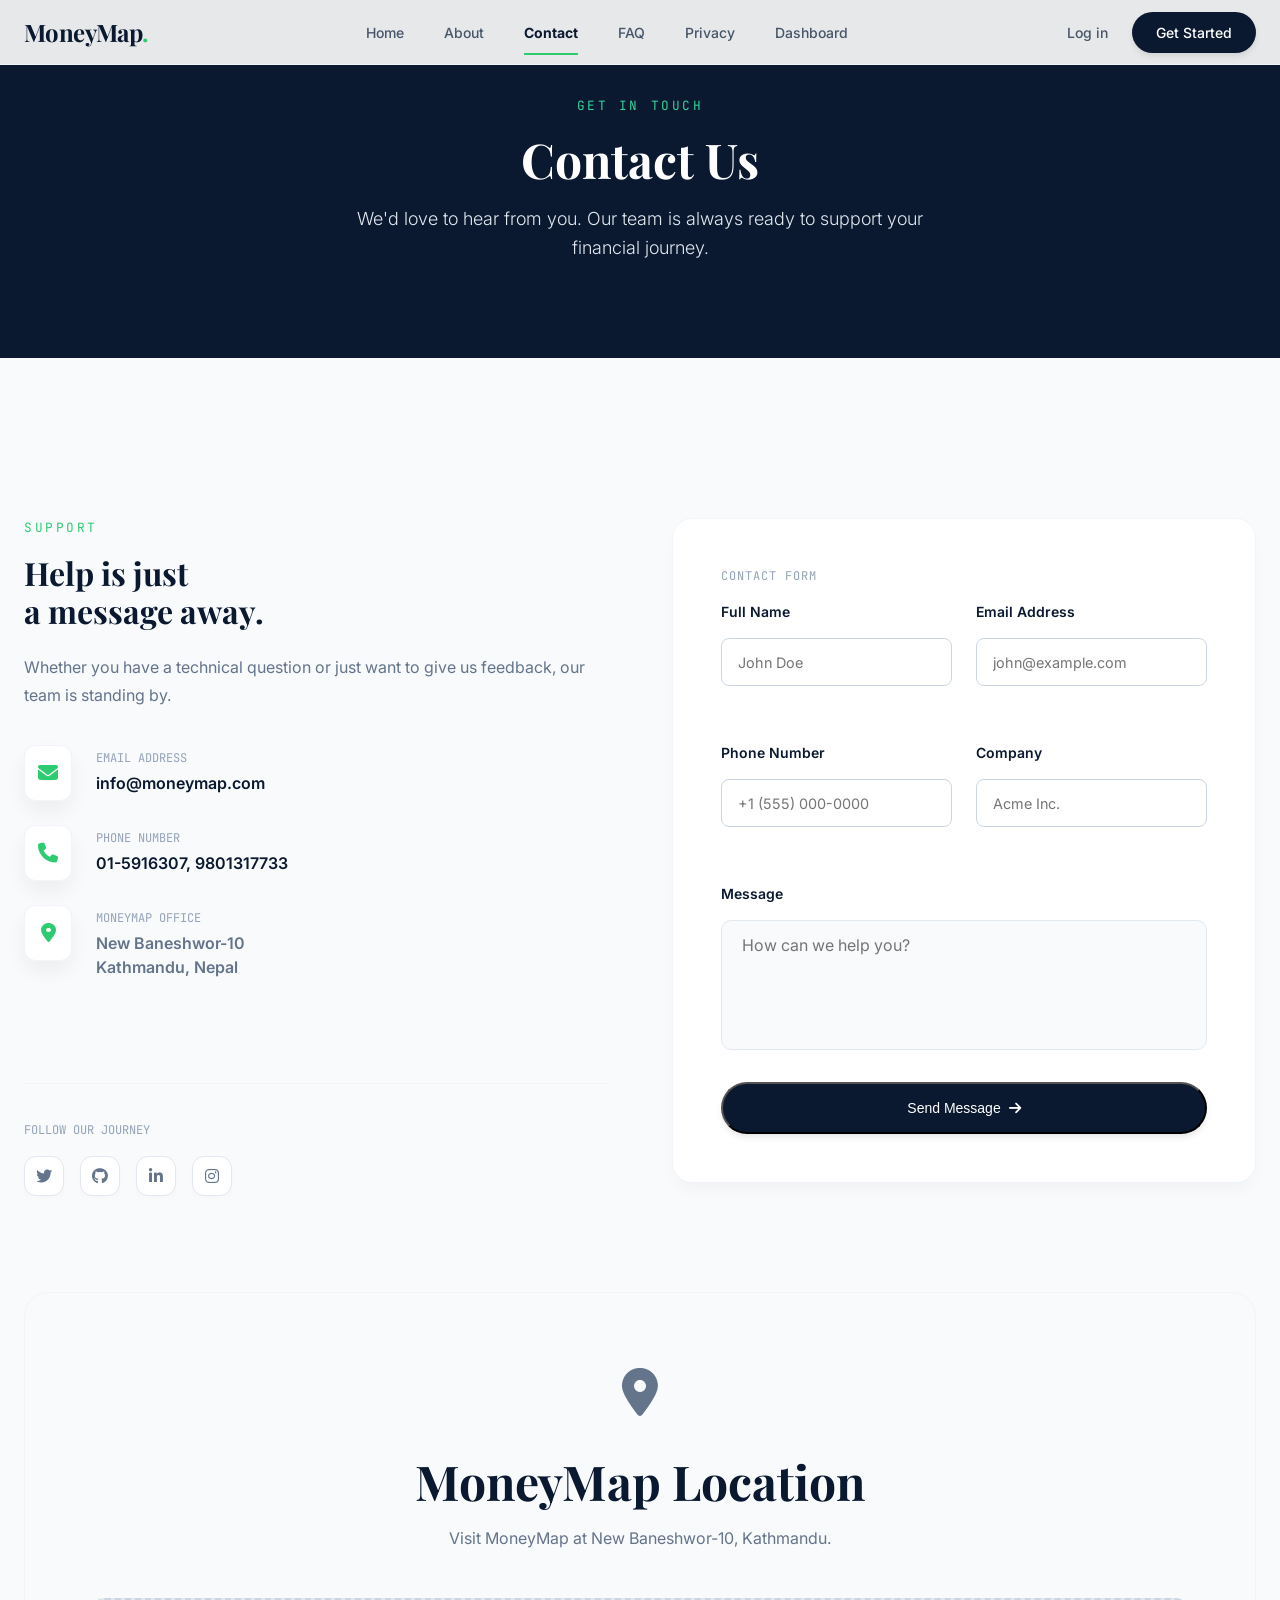
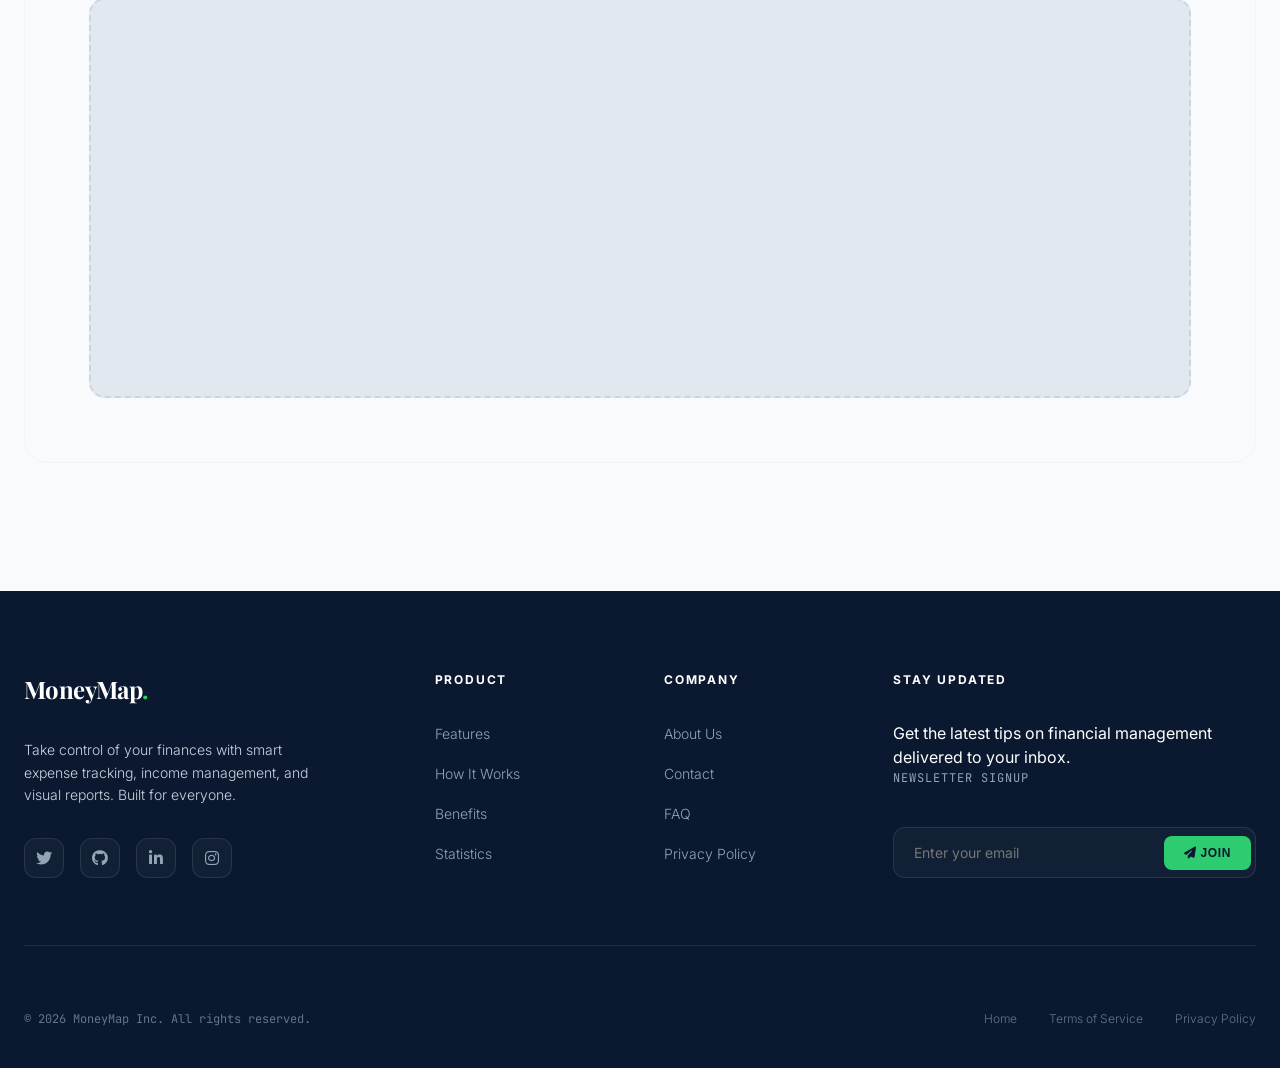
==== commit 50a8fb6a: "Update contact email from info@techspire.edu.np to info@moneymap.com Co-authored-by: kritaneducation" ====
--- a/contact.html
+++ b/contact.html
@@ -92,8 +92,8 @@
                                     <span
                                         class="contact__info-label">Email
                                         Address</span>
-                                    <a href="mailto:info@techspire.edu.np"
-                                        class="contact__info-link">info@techspire.edu.np</a>
+                                    <a href="mailto:info@moneymap.com"
+                                        class="contact__info-link">info@moneymap.com</a>
                                 </div>
                             </div>
                             <div class="info-item contact__info-item">
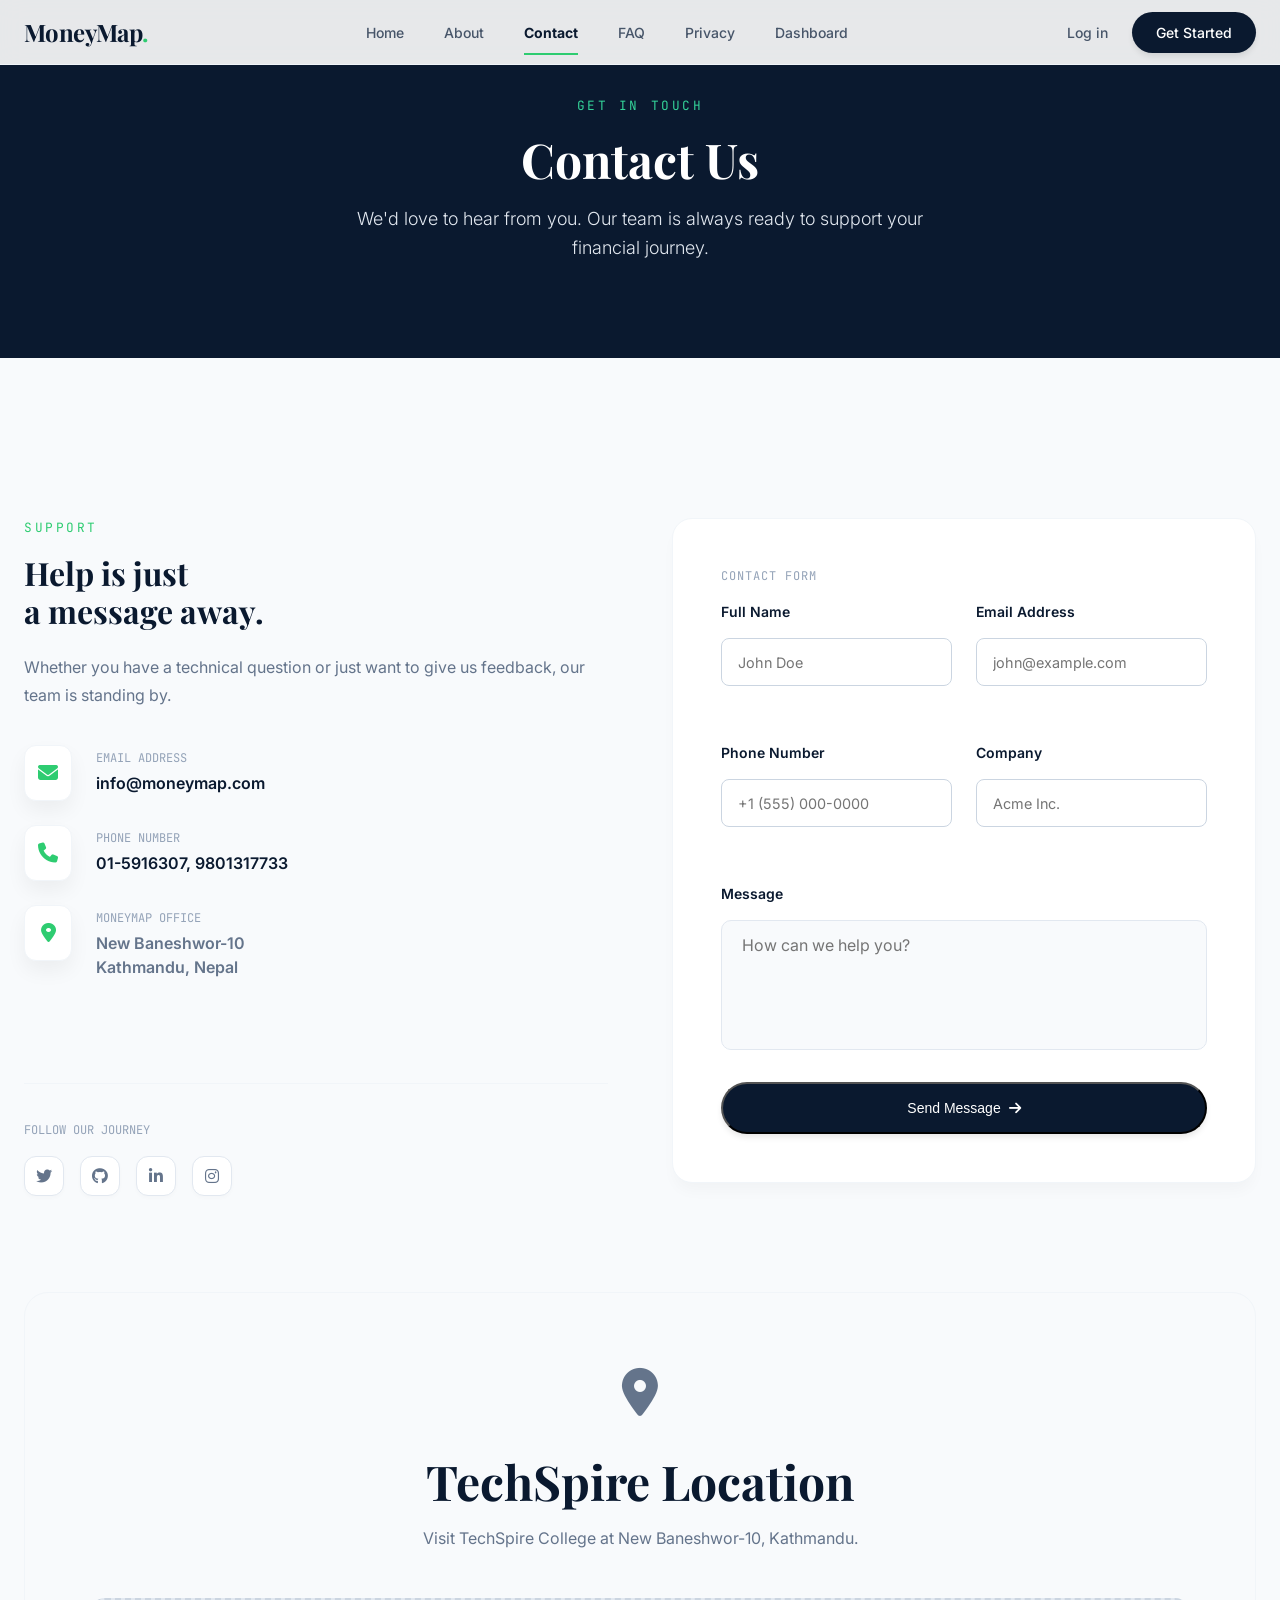
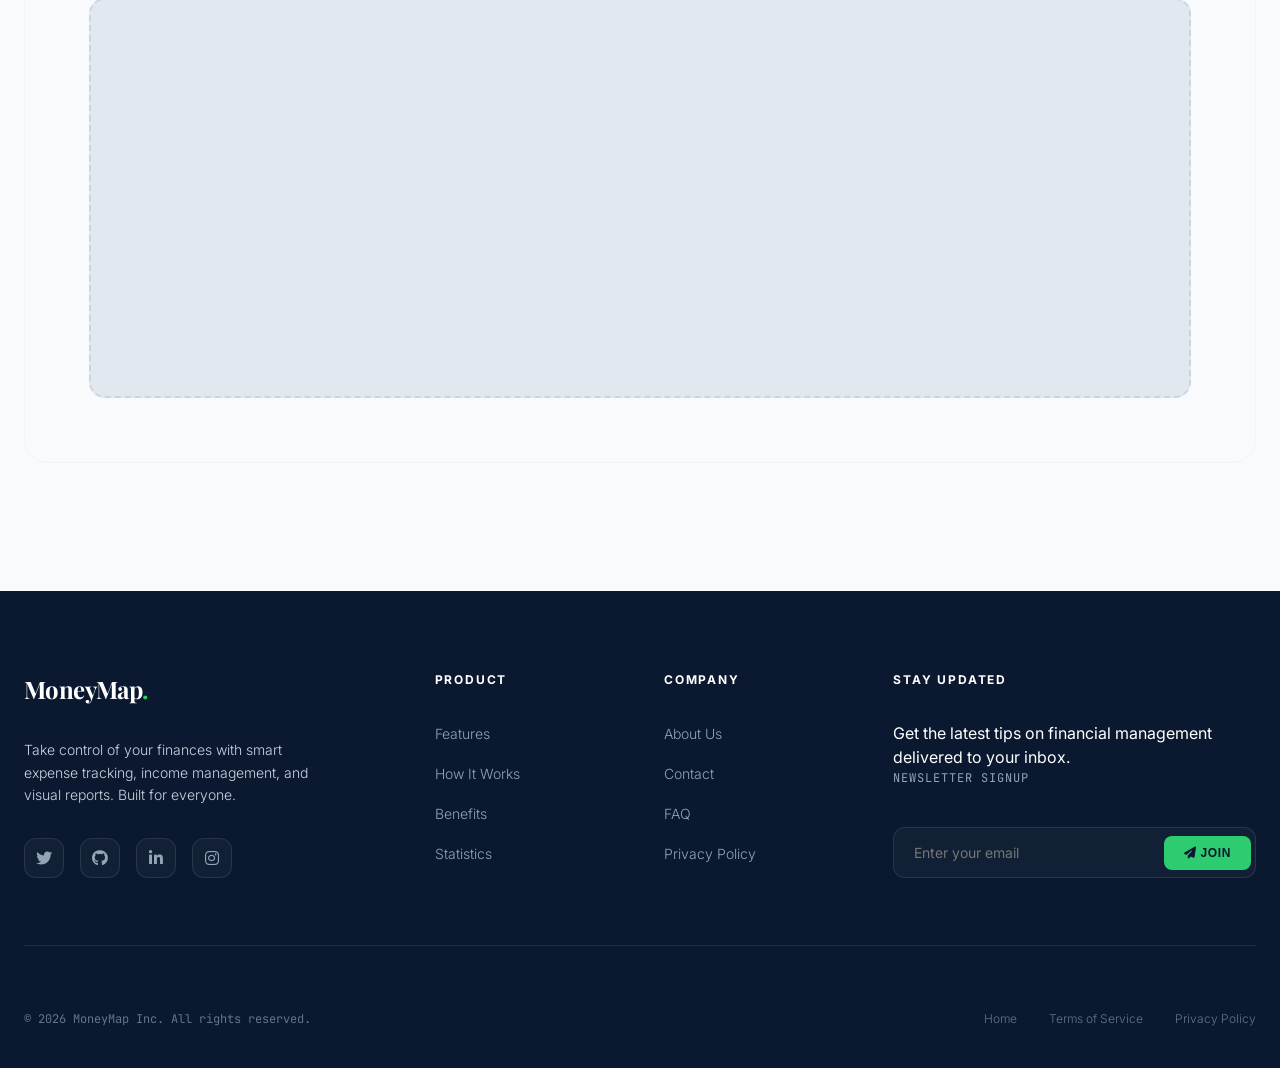
==== commit 9a23dd32: "Update contact.html" ====
--- a/contact.html
+++ b/contact.html
@@ -1,4 +1,4 @@
-﻿<!DOCTYPE html>
+<!DOCTYPE html>
 <html lang="en">
 
 <head>
@@ -92,7 +92,7 @@
                                     <span
                                         class="contact__info-label">Email
                                         Address</span>
-                                    <a href="mailto:info@moneymap.com"
+                                    <a href="mailto:info@techspire.edu.np"
                                         class="contact__info-link">info@moneymap.com</a>
                                 </div>
                             </div>
@@ -116,7 +116,7 @@
                                 </div>
                                 <div>
                                     <span
-                                        class="contact__info-label">MoneyMap
+                                        class="contact__info-label">Moneymap
                                         Office</span>
                                     <p class="contact__info-text">New Baneshwor-10<br>Kathmandu, Nepal</p>
                                 </div>
@@ -198,12 +198,12 @@
                 <div
                     class="contact__map-panel">
                     <div class="contact__map-icon"><i class="fa-solid fa-location-dot" aria-hidden="true"></i></div>
-                    <h2 class="section-title contact__map-title">MoneyMap Location</h2>
-                    <p class="contact__map-description">Visit MoneyMap at New Baneshwor-10, Kathmandu.</p>
+                    <h2 class="section-title contact__map-title">TechSpire Location</h2>
+                    <p class="contact__map-description">Visit TechSpire College at New Baneshwor-10, Kathmandu.</p>
                     <div
                         class="contact__map-frame">
                         <iframe
-                            title="MoneyMap Location"
+                            title="TechSpire College Location"
                             src="https://www.google.com/maps?q=New+Baneshwor-10,+Kathmandu&output=embed"
                             loading="lazy"
                             referrerpolicy="no-referrer-when-downgrade"
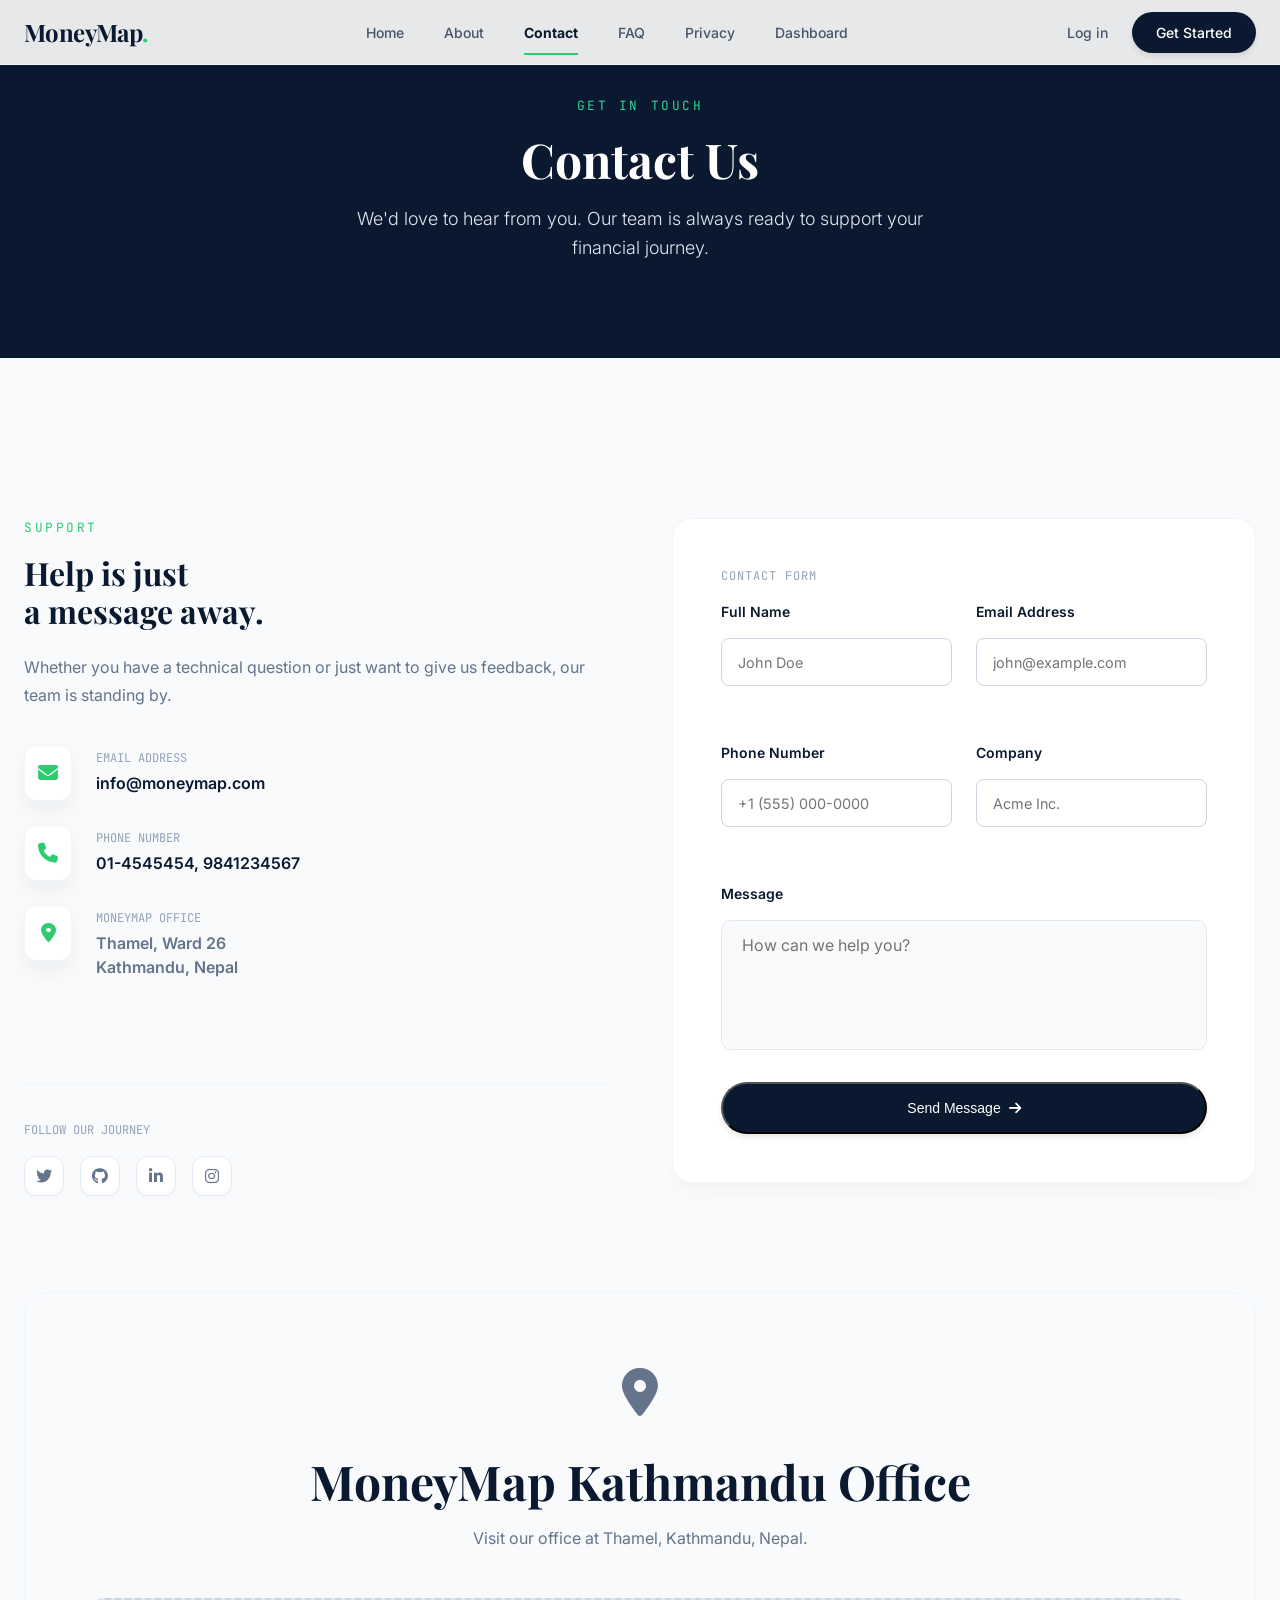
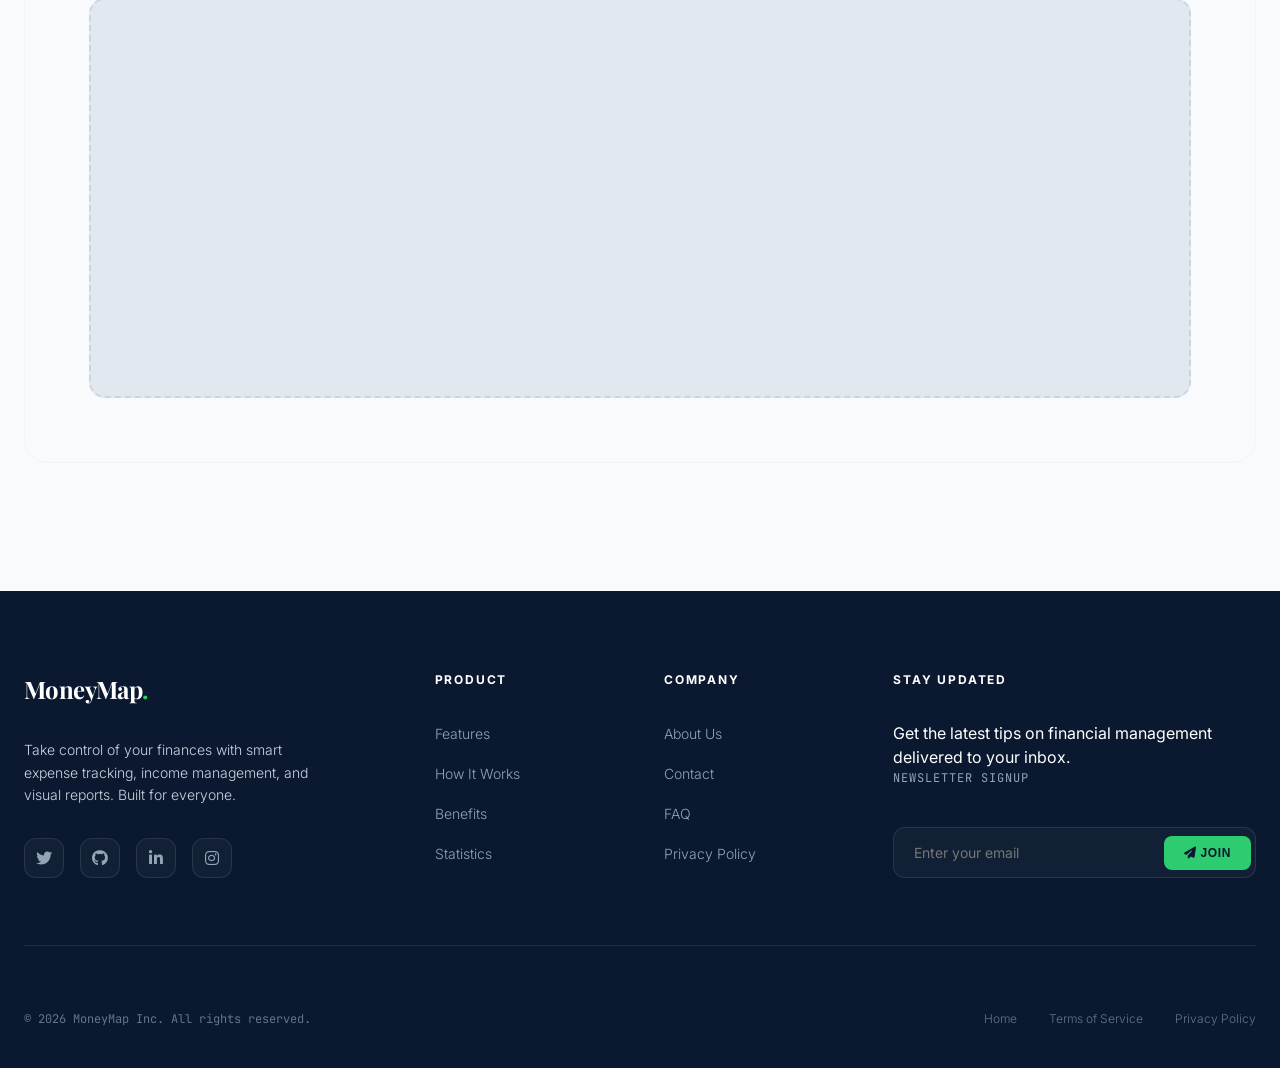
==== commit b103c606: "updated:   contact.html" ====
--- a/contact.html
+++ b/contact.html
@@ -92,7 +92,7 @@
                                     <span
                                         class="contact__info-label">Email
                                         Address</span>
-                                    <a href="mailto:info@techspire.edu.np"
+                                    <a href="mailto:hello@moneymap.com"
                                         class="contact__info-link">info@moneymap.com</a>
                                 </div>
                             </div>
@@ -105,8 +105,8 @@
                                     <span
                                         class="contact__info-label">Phone
                                         Number</span>
-                                    <a href="tel:+97715916307"
-                                        class="contact__info-link">01-5916307, 9801317733</a>
+                                    <a href="tel:+97714545454"
+                                        class="contact__info-link">01-4545454, 9841234567</a>
                                 </div>
                             </div>
                             <div class="info-item contact__info-item">
@@ -116,9 +116,9 @@
                                 </div>
                                 <div>
                                     <span
-                                        class="contact__info-label">Moneymap
+                                        class="contact__info-label">MoneyMap
                                         Office</span>
-                                    <p class="contact__info-text">New Baneshwor-10<br>Kathmandu, Nepal</p>
+                                    <p class="contact__info-text">Thamel, Ward 26<br>Kathmandu, Nepal</p>
                                 </div>
                             </div>
                         </div>
@@ -198,13 +198,13 @@
                 <div
                     class="contact__map-panel">
                     <div class="contact__map-icon"><i class="fa-solid fa-location-dot" aria-hidden="true"></i></div>
-                    <h2 class="section-title contact__map-title">TechSpire Location</h2>
-                    <p class="contact__map-description">Visit TechSpire College at New Baneshwor-10, Kathmandu.</p>
+                    <h2 class="section-title contact__map-title">MoneyMap Kathmandu Office</h2>
+                    <p class="contact__map-description">Visit our office at Thamel, Kathmandu, Nepal.</p>
                     <div
                         class="contact__map-frame">
                         <iframe
-                            title="TechSpire College Location"
-                            src="https://www.google.com/maps?q=New+Baneshwor-10,+Kathmandu&output=embed"
+                            title="MoneyMap Kathmandu Office"
+                            src="https://www.google.com/maps?q=Thamel,+Kathmandu&output=embed"
                             loading="lazy"
                             referrerpolicy="no-referrer-when-downgrade"
                             style="width: 100%; height: 360px; border: 0; border-radius: 14px;"
